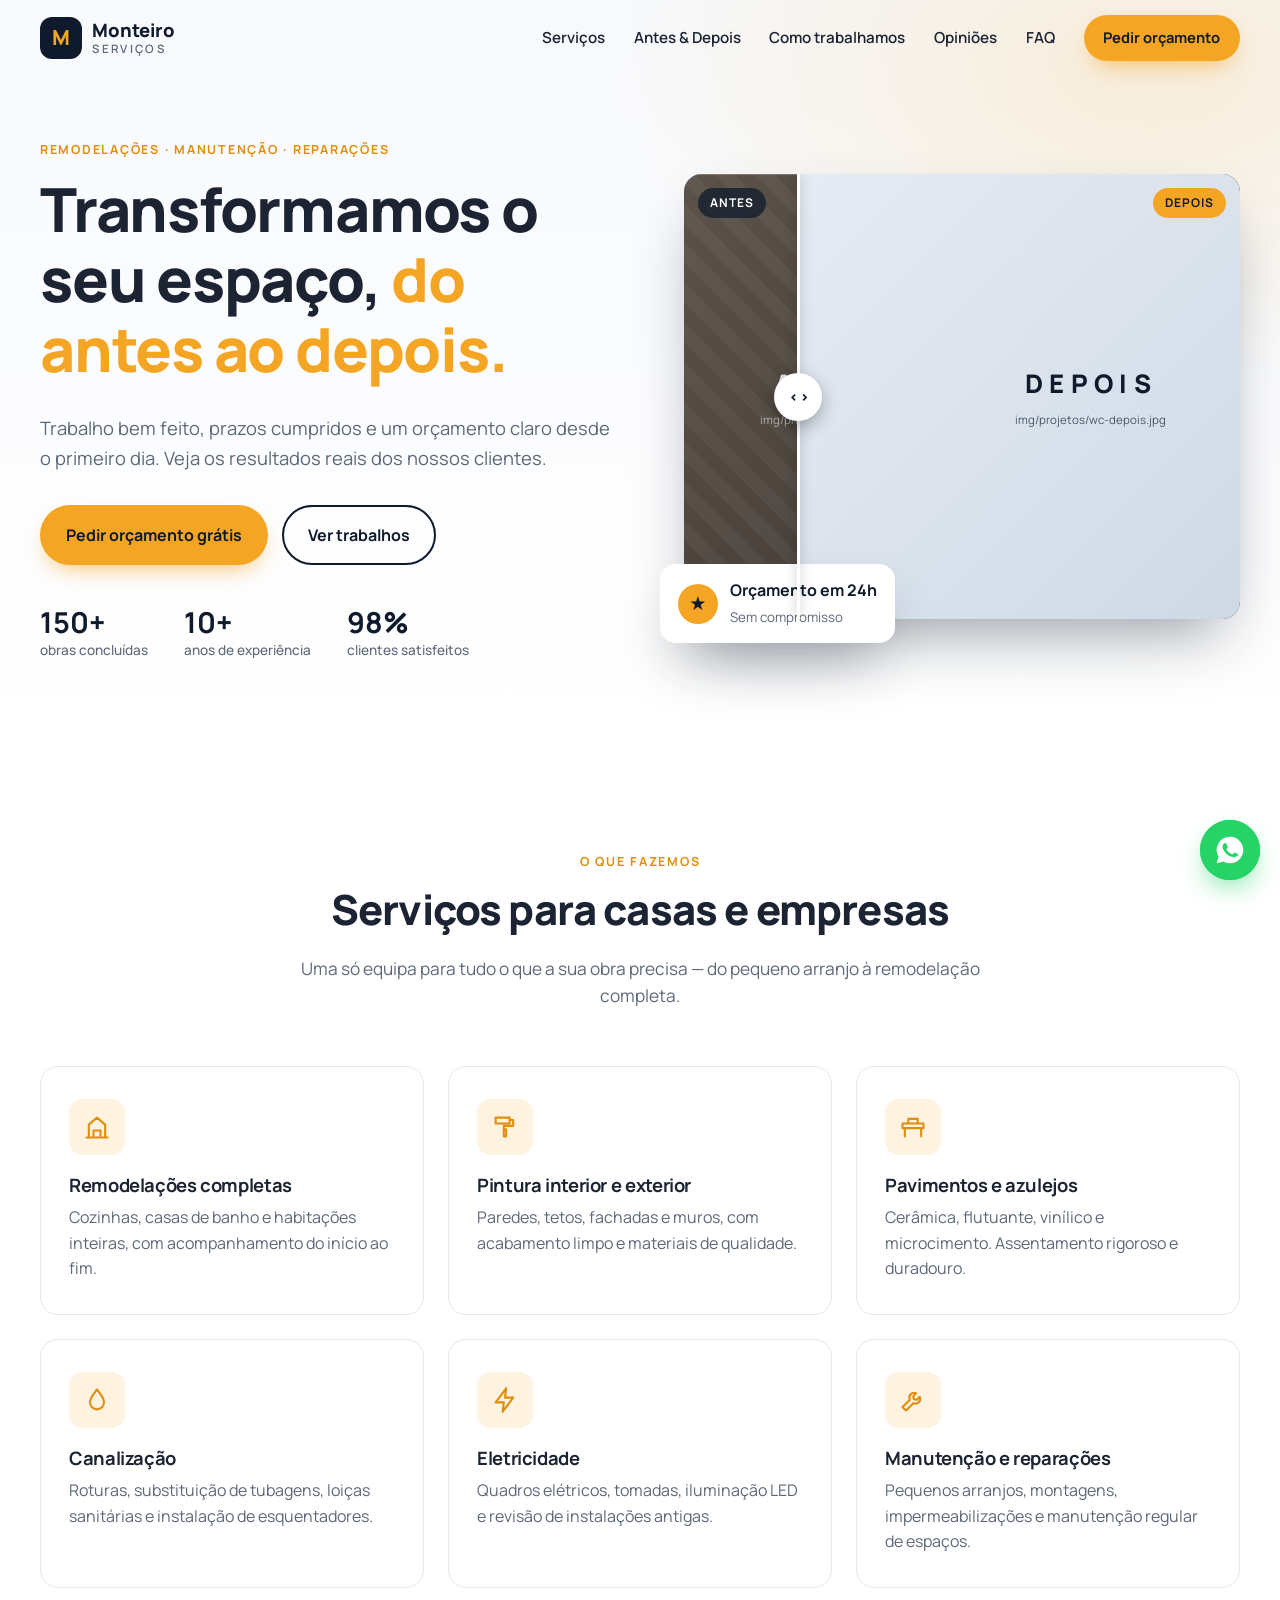
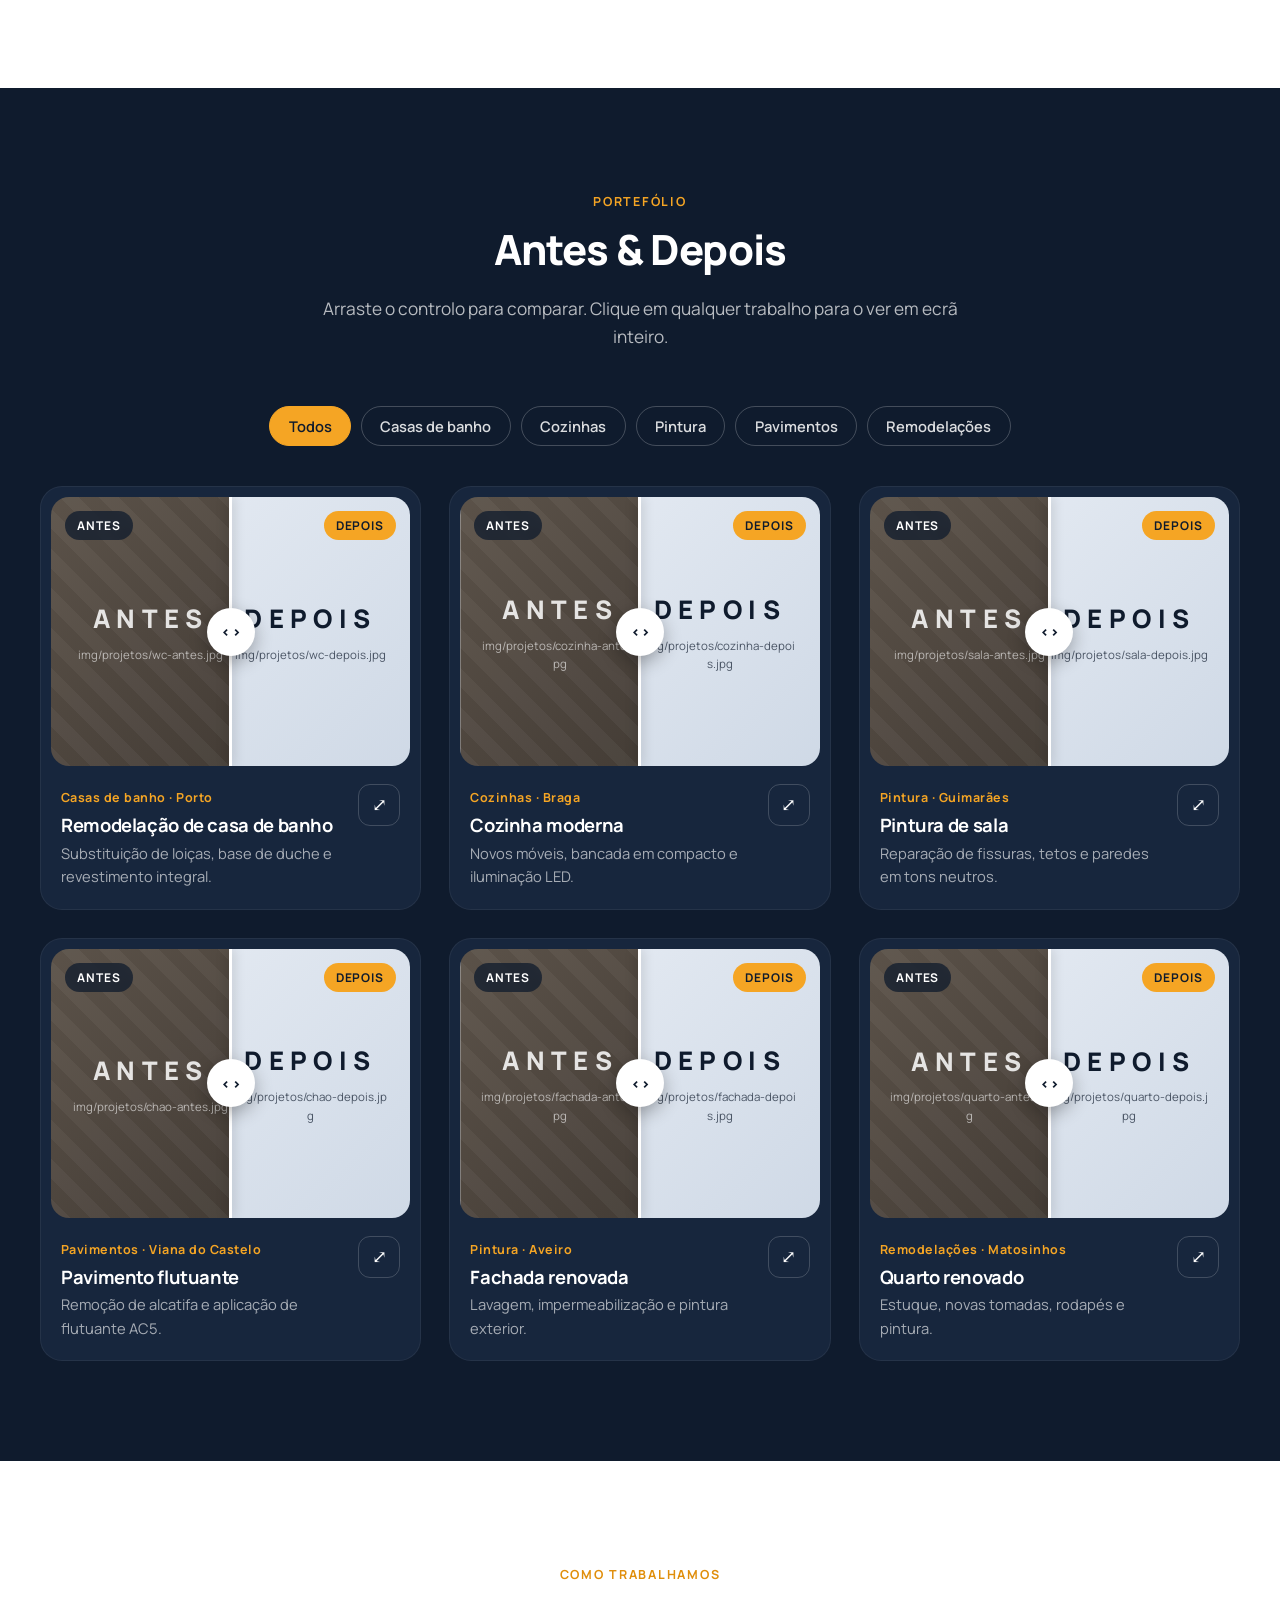
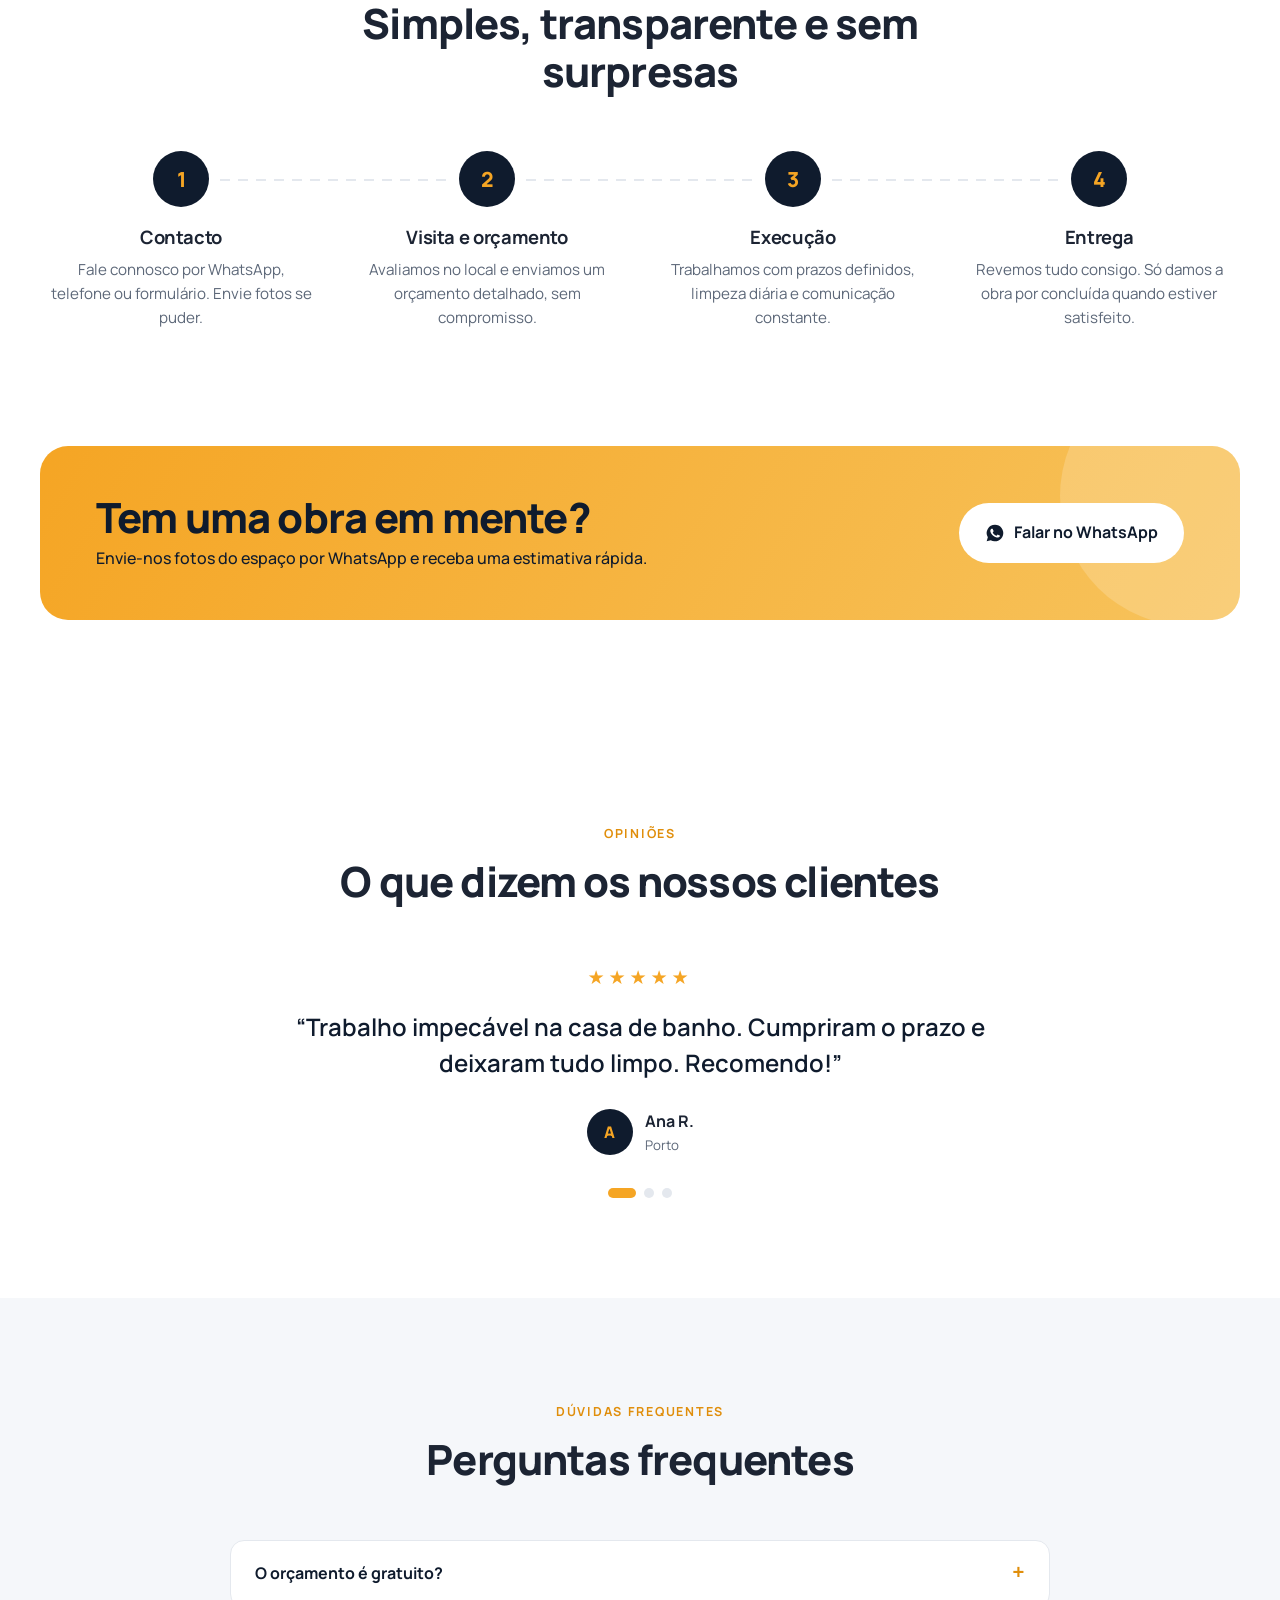
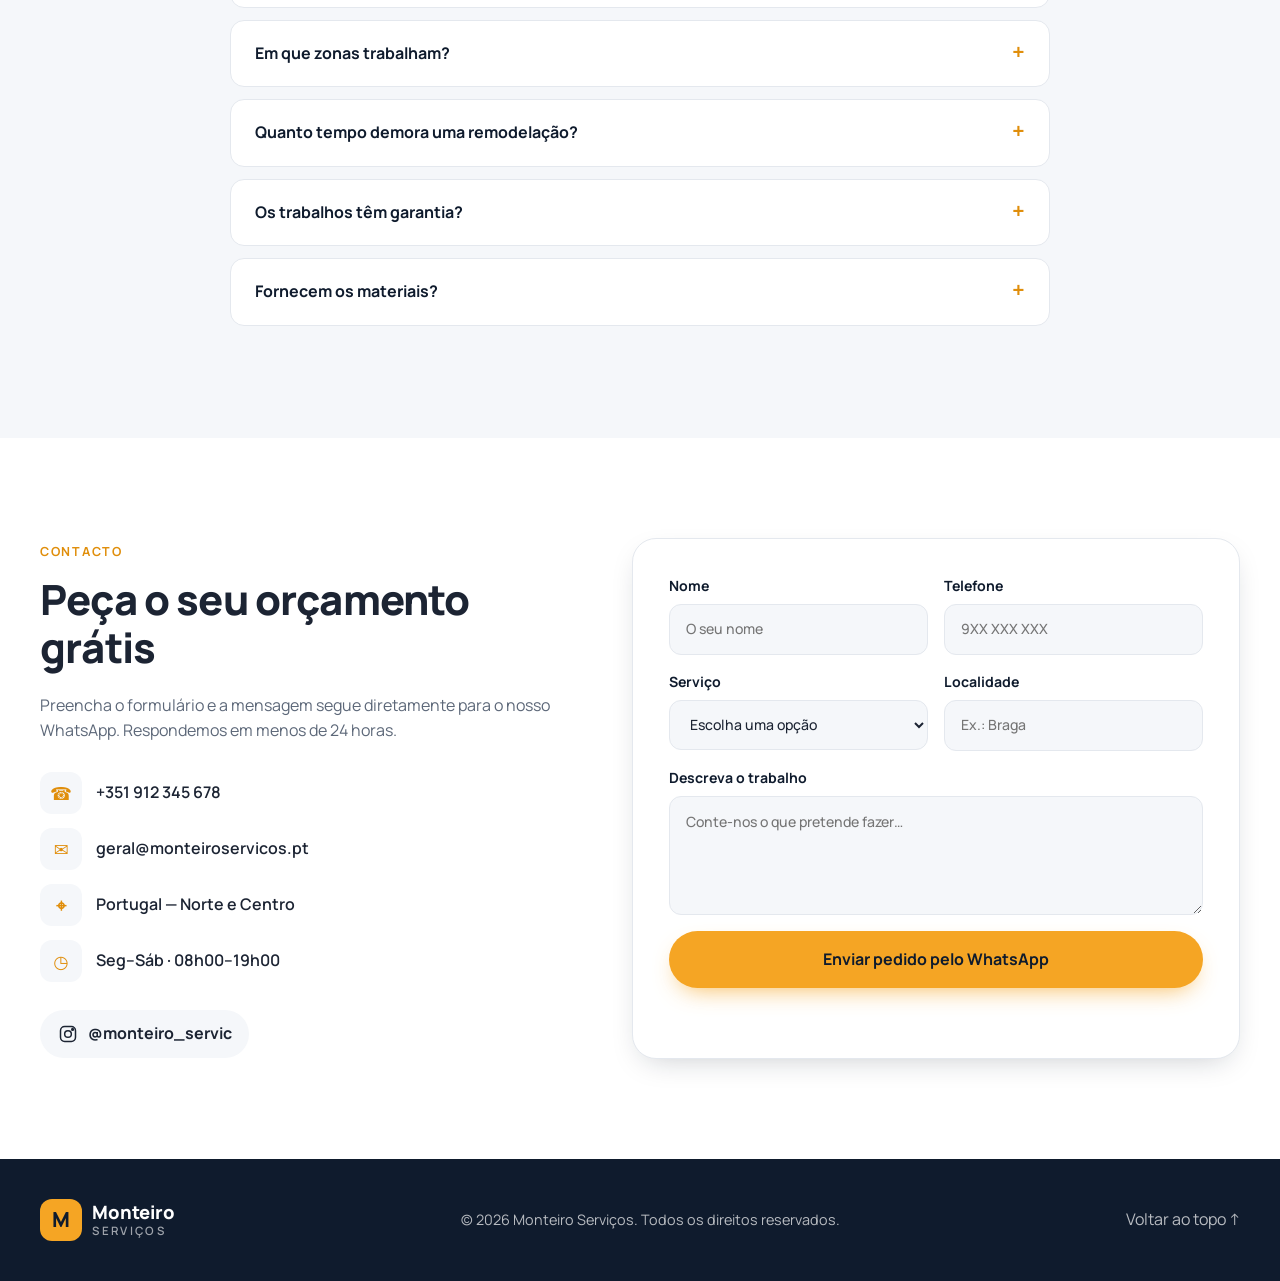
==== index.html @ cf7ba812 "Site Monteiro Serviços com comparador antes/depois Co-Authored-By: Claude Opus 5.5 <noreply@anthropi" ====
<!doctype html>
<html lang="pt-PT">
<head>
  <meta charset="utf-8">
  <meta name="viewport" content="width=device-width, initial-scale=1">
  <title>Monteiro Serviços — Remodelações e Manutenção</title>
  <meta name="description" content="Monteiro Serviços: remodelações, pintura, canalização, eletricidade e manutenção. Veja o antes e depois dos nossos trabalhos e peça orçamento grátis.">
  <meta property="og:title" content="Monteiro Serviços — Remodelações e Manutenção">
  <meta property="og:description" content="Transformamos espaços. Veja o antes e depois e peça orçamento grátis.">
  <meta property="og:type" content="website">
  <meta name="theme-color" content="#0f1b2d">
  <link rel="preconnect" href="https://fonts.googleapis.com">
  <link rel="preconnect" href="https://fonts.gstatic.com" crossorigin>
  <link href="https://fonts.googleapis.com/css2?family=Manrope:wght@400;500;600;700;800&display=swap" rel="stylesheet">
  <link rel="stylesheet" href="css/style.css">
</head>
<body>

  <!-- ===== Cabeçalho ===== -->
  <header class="header" id="topo">
    <div class="container header__inner">
      <a href="#topo" class="logo" aria-label="Monteiro Serviços — início">
        <span class="logo__mark">M</span>
        <span class="logo__text">Monteiro<small>Serviços</small></span>
      </a>
      <nav class="nav" id="nav" aria-label="Navegação principal">
        <a href="#servicos">Serviços</a>
        <a href="#antes-depois">Antes &amp; Depois</a>
        <a href="#processo">Como trabalhamos</a>
        <a href="#opinioes">Opiniões</a>
        <a href="#faq">FAQ</a>
        <a href="#contacto" class="btn btn--sm btn--accent">Pedir orçamento</a>
      </nav>
      <button class="burger" id="burger" aria-label="Abrir menu" aria-expanded="false" aria-controls="nav">
        <span></span><span></span><span></span>
      </button>
    </div>
  </header>

  <main>
    <!-- ===== Hero ===== -->
    <section class="hero">
      <div class="container hero__inner">
        <div class="hero__text reveal">
          <span class="eyebrow">Remodelações · Manutenção · Reparações</span>
          <h1>Transformamos o seu espaço, <span class="hl">do antes ao depois.</span></h1>
          <p class="lead">Trabalho bem feito, prazos cumpridos e um orçamento claro desde o primeiro dia. Veja os resultados reais dos nossos clientes.</p>
          <div class="hero__cta">
            <a href="#contacto" class="btn btn--accent">Pedir orçamento grátis</a>
            <a href="#antes-depois" class="btn btn--ghost">Ver trabalhos</a>
          </div>
          <ul class="hero__trust">
            <li><strong data-count="150">0</strong>+ <span>obras concluídas</span></li>
            <li><strong data-count="10">0</strong>+ <span>anos de experiência</span></li>
            <li><strong data-count="98">0</strong>% <span>clientes satisfeitos</span></li>
          </ul>
        </div>
        <div class="hero__visual reveal">
          <!-- Comparador de destaque (preenchido via JS com o 1.º projeto) -->
          <div class="ba ba--hero" id="heroCompare"></div>
          <div class="hero__badge">
            <span class="hero__badge-icon">★</span>
            <div><strong>Orçamento em 24h</strong><small>Sem compromisso</small></div>
          </div>
        </div>
      </div>
    </section>

    <!-- ===== Serviços ===== -->
    <section class="section" id="servicos">
      <div class="container">
        <div class="section__head reveal">
          <span class="eyebrow">O que fazemos</span>
          <h2>Serviços para casas e empresas</h2>
          <p>Uma só equipa para tudo o que a sua obra precisa — do pequeno arranjo à remodelação completa.</p>
        </div>
        <div class="grid grid--services">
          <article class="card reveal">
            <div class="card__icon"><svg viewBox="0 0 24 24"><path d="M3 21h18M5 21V10l7-6 7 6v11M9 21v-6h6v6"/></svg></div>
            <h3>Remodelações completas</h3>
            <p>Cozinhas, casas de banho e habitações inteiras, com acompanhamento do início ao fim.</p>
          </article>
          <article class="card reveal">
            <div class="card__icon"><svg viewBox="0 0 24 24"><path d="M4 4h12v5H4zM16 6h3v5h-8v3M11 14h2v6h-2z"/></svg></div>
            <h3>Pintura interior e exterior</h3>
            <p>Paredes, tetos, fachadas e muros, com acabamento limpo e materiais de qualidade.</p>
          </article>
          <article class="card reveal">
            <div class="card__icon"><svg viewBox="0 0 24 24"><path d="M3 9h18v4H3zM5 13v7M19 13v7M8 9V5h8v4"/></svg></div>
            <h3>Pavimentos e azulejos</h3>
            <p>Cerâmica, flutuante, vinílico e microcimento. Assentamento rigoroso e duradouro.</p>
          </article>
          <article class="card reveal">
            <div class="card__icon"><svg viewBox="0 0 24 24"><path d="M12 3c3 4 6 7 6 11a6 6 0 0 1-12 0c0-4 3-7 6-11z"/></svg></div>
            <h3>Canalização</h3>
            <p>Roturas, substituição de tubagens, loiças sanitárias e instalação de esquentadores.</p>
          </article>
          <article class="card reveal">
            <div class="card__icon"><svg viewBox="0 0 24 24"><path d="M13 2 4 14h7l-1 8 9-12h-7z"/></svg></div>
            <h3>Eletricidade</h3>
            <p>Quadros elétricos, tomadas, iluminação LED e revisão de instalações antigas.</p>
          </article>
          <article class="card reveal">
            <div class="card__icon"><svg viewBox="0 0 24 24"><path d="M14.7 6.3a4 4 0 0 0-5.4 5.4L3 18l3 3 6.3-6.3a4 4 0 0 0 5.4-5.4l-2.5 2.5-2.5-.5-.5-2.5z"/></svg></div>
            <h3>Manutenção e reparações</h3>
            <p>Pequenos arranjos, montagens, impermeabilizações e manutenção regular de espaços.</p>
          </article>
        </div>
      </div>
    </section>

    <!-- ===== Antes & Depois ===== -->
    <section class="section section--dark" id="antes-depois">
      <div class="container">
        <div class="section__head reveal">
          <span class="eyebrow">Portefólio</span>
          <h2>Antes &amp; Depois</h2>
          <p>Arraste o controlo para comparar. Clique em qualquer trabalho para o ver em ecrã inteiro.</p>
        </div>
        <div class="filters reveal" id="filters" role="tablist" aria-label="Filtrar trabalhos"></div>
        <div class="grid grid--projects" id="projects"></div>
      </div>
    </section>

    <!-- ===== Processo ===== -->
    <section class="section" id="processo">
      <div class="container">
        <div class="section__head reveal">
          <span class="eyebrow">Como trabalhamos</span>
          <h2>Simples, transparente e sem surpresas</h2>
        </div>
        <ol class="steps">
          <li class="step reveal"><span class="step__n">1</span><h3>Contacto</h3><p>Fale connosco por WhatsApp, telefone ou formulário. Envie fotos se puder.</p></li>
          <li class="step reveal"><span class="step__n">2</span><h3>Visita e orçamento</h3><p>Avaliamos no local e enviamos um orçamento detalhado, sem compromisso.</p></li>
          <li class="step reveal"><span class="step__n">3</span><h3>Execução</h3><p>Trabalhamos com prazos definidos, limpeza diária e comunicação constante.</p></li>
          <li class="step reveal"><span class="step__n">4</span><h3>Entrega</h3><p>Revemos tudo consigo. Só damos a obra por concluída quando estiver satisfeito.</p></li>
        </ol>
      </div>
    </section>

    <!-- ===== Banda de destaque ===== -->
    <section class="band">
      <div class="container band__inner reveal">
        <div>
          <h2>Tem uma obra em mente?</h2>
          <p>Envie-nos fotos do espaço por WhatsApp e receba uma estimativa rápida.</p>
        </div>
        <a class="btn btn--light" data-whatsapp href="#">
          <svg viewBox="0 0 24 24" class="ico"><path d="M12 2a10 10 0 0 0-8.6 15.1L2 22l5-1.3A10 10 0 1 0 12 2zm5.3 14.2c-.2.6-1.3 1.2-1.8 1.2-.5.1-1 .2-3.3-.7-2.8-1.1-4.6-4-4.7-4.2-.1-.2-1.1-1.5-1.1-2.9s.7-2.1 1-2.4c.3-.3.6-.3.8-.3h.6c.2 0 .4 0 .6.5l.9 2.1c.1.2.1.4 0 .5l-.4.6-.4.4c-.1.1-.3.3-.1.6.2.3.8 1.3 1.7 2.1 1.2 1 2.1 1.3 2.4 1.5.3.1.5.1.6-.1l.9-1c.2-.3.4-.2.6-.1l2 .9c.3.1.5.2.5.3.1.2.1.7-.1 1.3z"/></svg>
          Falar no WhatsApp
        </a>
      </div>
    </section>

    <!-- ===== Opiniões ===== -->
    <section class="section" id="opinioes">
      <div class="container">
        <div class="section__head reveal">
          <span class="eyebrow">Opiniões</span>
          <h2>O que dizem os nossos clientes</h2>
        </div>
        <div class="testimonials reveal" id="testimonials">
          <div class="testimonials__track" id="testimonialsTrack"></div>
          <div class="testimonials__dots" id="testimonialsDots"></div>
        </div>
      </div>
    </section>

    <!-- ===== FAQ ===== -->
    <section class="section section--soft" id="faq">
      <div class="container container--narrow">
        <div class="section__head reveal">
          <span class="eyebrow">Dúvidas frequentes</span>
          <h2>Perguntas frequentes</h2>
        </div>
        <div class="faq reveal">
          <details><summary>O orçamento é gratuito?</summary><p>Sim. A visita e o orçamento são gratuitos e sem qualquer compromisso.</p></details>
          <details><summary>Em que zonas trabalham?</summary><p>Trabalhamos em toda a região e arredores. Contacte-nos para confirmar a sua localidade.</p></details>
          <details><summary>Quanto tempo demora uma remodelação?</summary><p>Depende do trabalho: uma casa de banho demora em média 1 a 2 semanas, uma cozinha 2 a 3 semanas. O prazo fica definido no orçamento.</p></details>
          <details><summary>Os trabalhos têm garantia?</summary><p>Sim, todos os trabalhos têm garantia. Se algo não estiver bem, voltamos para resolver.</p></details>
          <details><summary>Fornecem os materiais?</summary><p>Podemos fornecer todos os materiais ou trabalhar com materiais escolhidos por si. Ajudamos na escolha sem custos adicionais.</p></details>
        </div>
      </div>
    </section>

    <!-- ===== Contacto ===== -->
    <section class="section" id="contacto">
      <div class="container contact">
        <div class="contact__info reveal">
          <span class="eyebrow">Contacto</span>
          <h2>Peça o seu orçamento grátis</h2>
          <p>Preencha o formulário e a mensagem segue diretamente para o nosso WhatsApp. Respondemos em menos de 24 horas.</p>
          <ul class="contact__list">
            <li><span class="contact__ico">☎</span><a data-phone href="#">—</a></li>
            <li><span class="contact__ico">✉</span><a data-email href="#">—</a></li>
            <li><span class="contact__ico">⌖</span><span data-area>—</span></li>
            <li><span class="contact__ico">◷</span><span data-hours>—</span></li>
          </ul>
          <a class="insta" data-instagram href="#" target="_blank" rel="noopener">
            <svg viewBox="0 0 24 24" class="ico"><rect x="3" y="3" width="18" height="18" rx="5"/><circle cx="12" cy="12" r="4"/><circle cx="17.5" cy="6.5" r="1"/></svg>
            <span data-instagram-handle>@monteiro_servic</span>
          </a>
        </div>
        <form class="form reveal" id="quoteForm" novalidate>
          <div class="form__row">
            <label>Nome<input name="nome" required autocomplete="name" placeholder="O seu nome"></label>
            <label>Telefone<input name="telefone" required type="tel" autocomplete="tel" placeholder="9XX XXX XXX"></label>
          </div>
          <div class="form__row">
            <label>Serviço
              <select name="servico" required>
                <option value="">Escolha uma opção</option>
                <option>Remodelação completa</option>
                <option>Cozinha</option>
                <option>Casa de banho</option>
                <option>Pintura</option>
                <option>Pavimentos / azulejos</option>
                <option>Canalização</option>
                <option>Eletricidade</option>
                <option>Manutenção / reparação</option>
                <option>Outro</option>
              </select>
            </label>
            <label>Localidade<input name="local" placeholder="Ex.: Braga"></label>
          </div>
          <label>Descreva o trabalho<textarea name="mensagem" rows="4" required placeholder="Conte-nos o que pretende fazer…"></textarea></label>
          <button class="btn btn--accent btn--block" type="submit">Enviar pedido pelo WhatsApp</button>
          <p class="form__note" id="formNote" role="status"></p>
        </form>
      </div>
    </section>
  </main>

  <footer class="footer">
    <div class="container footer__inner">
      <a href="#topo" class="logo logo--light"><span class="logo__mark">M</span><span class="logo__text">Monteiro<small>Serviços</small></span></a>
      <p>© <span id="year"></span> Monteiro Serviços. Todos os direitos reservados.</p>
      <a href="#topo" class="footer__top">Voltar ao topo ↑</a>
    </div>
  </footer>

  <!-- Botão flutuante WhatsApp -->
  <a class="fab" data-whatsapp href="#" aria-label="Falar no WhatsApp">
    <svg viewBox="0 0 24 24"><path d="M12 2a10 10 0 0 0-8.6 15.1L2 22l5-1.3A10 10 0 1 0 12 2zm5.3 14.2c-.2.6-1.3 1.2-1.8 1.2-.5.1-1 .2-3.3-.7-2.8-1.1-4.6-4-4.7-4.2-.1-.2-1.1-1.5-1.1-2.9s.7-2.1 1-2.4c.3-.3.6-.3.8-.3h.6c.2 0 .4 0 .6.5l.9 2.1c.1.2.1.4 0 .5l-.4.6-.4.4c-.1.1-.3.3-.1.6.2.3.8 1.3 1.7 2.1 1.2 1 2.1 1.3 2.4 1.5.3.1.5.1.6-.1l.9-1c.2-.3.4-.2.6-.1l2 .9c.3.1.5.2.5.3.1.2.1.7-.1 1.3z"/></svg>
  </a>

  <!-- Lightbox -->
  <div class="lightbox" id="lightbox" aria-hidden="true" role="dialog" aria-modal="true" aria-label="Trabalho em detalhe">
    <button class="lightbox__close" id="lightboxClose" aria-label="Fechar">×</button>
    <button class="lightbox__nav lightbox__nav--prev" id="lightboxPrev" aria-label="Anterior">‹</button>
    <div class="lightbox__body">
      <div class="ba ba--lg" id="lightboxCompare"></div>
      <div class="lightbox__caption" id="lightboxCaption"></div>
    </div>
    <button class="lightbox__nav lightbox__nav--next" id="lightboxNext" aria-label="Seguinte">›</button>
  </div>

  <script src="js/config.js"></script>
  <script src="js/main.js"></script>
</body>
</html>
---- css/style.css ----
/* ===== Monteiro Serviços — estilos ===== */
:root {
  --navy: #0f1b2d;
  --navy-2: #17263d;
  --ink: #1c2433;
  --muted: #5d6879;
  --line: #e4e8ee;
  --soft: #f5f7fa;
  --white: #ffffff;
  --accent: #f5a524;
  --accent-2: #e08e0b;
  --radius: 18px;
  --shadow: 0 10px 30px -12px rgba(15, 27, 45, .25);
  --shadow-lg: 0 30px 60px -20px rgba(15, 27, 45, .45);
  --header-h: 76px;
}

*, *::before, *::after { box-sizing: border-box; }
html { scroll-behavior: smooth; scroll-padding-top: var(--header-h); }
body {
  margin: 0;
  font-family: "Manrope", system-ui, -apple-system, "Segoe UI", sans-serif;
  color: var(--ink);
  background: var(--white);
  line-height: 1.6;
  -webkit-font-smoothing: antialiased;
}
body.no-scroll { overflow: hidden; }
img { max-width: 100%; display: block; }
a { color: inherit; text-decoration: none; }
h1, h2, h3 { line-height: 1.15; margin: 0 0 .5em; letter-spacing: -.02em; }
h1 { font-size: clamp(2.2rem, 5vw, 3.8rem); font-weight: 800; }
h2 { font-size: clamp(1.8rem, 3.5vw, 2.6rem); font-weight: 800; }
h3 { font-size: 1.15rem; font-weight: 700; }
p { margin: 0 0 1em; }

.container { width: min(1200px, 100% - 32px); margin-inline: auto; }
.container--narrow { width: min(820px, 100% - 32px); }

.eyebrow {
  display: inline-block; font-size: .78rem; font-weight: 700; letter-spacing: .14em;
  text-transform: uppercase; color: var(--accent-2); margin-bottom: .9rem;
}
.hl { color: var(--accent); }
.lead { font-size: 1.15rem; color: var(--muted); max-width: 34em; }
.ico { width: 20px; height: 20px; fill: currentColor; }

/* ---------- Botões ---------- */
.btn {
  display: inline-flex; align-items: center; justify-content: center; gap: .55rem;
  padding: .95rem 1.5rem; border-radius: 999px; font-weight: 700; font-size: 1rem;
  border: 2px solid transparent; cursor: pointer; font-family: inherit;
  transition: transform .2s, box-shadow .2s, background .2s, color .2s;
}
.btn:hover { transform: translateY(-2px); }
.btn--accent { background: var(--accent); color: var(--navy); box-shadow: 0 10px 24px -10px rgba(245,165,36,.8); }
.btn--accent:hover { background: var(--accent-2); }
.btn--ghost { border-color: currentColor; color: var(--navy); }
.btn--ghost:hover { background: var(--navy); color: var(--white); border-color: var(--navy); }
.btn--light { background: var(--white); color: var(--navy); }
.btn--sm { padding: .6rem 1.1rem; font-size: .92rem; }
.btn--block { width: 100%; }

/* ---------- Cabeçalho ---------- */
.header {
  position: fixed; inset: 0 0 auto; z-index: 50; height: var(--header-h);
  display: flex; align-items: center; transition: background .3s, box-shadow .3s;
}
.header.is-scrolled { background: rgba(255,255,255,.92); backdrop-filter: blur(12px); box-shadow: 0 1px 0 var(--line); }
.header__inner { display: flex; align-items: center; justify-content: space-between; }
.logo { display: flex; align-items: center; gap: .65rem; font-weight: 800; color: var(--navy); }
.logo__mark {
  width: 42px; height: 42px; border-radius: 12px; display: grid; place-items: center;
  background: var(--navy); color: var(--accent); font-size: 1.3rem;
}
.logo__text { display: flex; flex-direction: column; line-height: 1; font-size: 1.15rem; }
.logo__text small { font-size: .72rem; font-weight: 600; letter-spacing: .2em; text-transform: uppercase; color: var(--muted); margin-top: 4px; }
.logo--light { color: var(--white); }
.logo--light .logo__mark { background: var(--accent); color: var(--navy); }
.logo--light small { color: rgba(255,255,255,.6); }

.nav { display: flex; align-items: center; gap: 1.8rem; font-weight: 600; font-size: .95rem; }
.nav > a:not(.btn) { position: relative; color: var(--ink); }
.nav > a:not(.btn)::after {
  content: ""; position: absolute; left: 0; bottom: -6px; height: 2px; width: 100%;
  background: var(--accent); transform: scaleX(0); transform-origin: left; transition: transform .25s;
}
.nav > a:not(.btn):hover::after { transform: scaleX(1); }

.burger { display: none; background: none; border: 0; width: 44px; height: 44px; cursor: pointer; padding: 10px; }
.burger span { display: block; height: 2px; background: var(--navy); margin: 5px 0; border-radius: 2px; transition: transform .3s, opacity .3s; }
.burger.is-open span:nth-child(1) { transform: translateY(7px) rotate(45deg); }
.burger.is-open span:nth-child(2) { opacity: 0; }
.burger.is-open span:nth-child(3) { transform: translateY(-7px) rotate(-45deg); }

/* ---------- Hero ---------- */
.hero {
  padding: calc(var(--header-h) + 60px) 0 90px;
  background:
    radial-gradient(900px 500px at 90% 10%, rgba(245,165,36,.16), transparent 60%),
    linear-gradient(180deg, #f7f9fc, #fff);
  overflow: hidden;
}
.hero__inner { display: grid; grid-template-columns: 1.05fr 1fr; gap: 60px; align-items: center; }
.hero__cta { display: flex; flex-wrap: wrap; gap: 14px; margin: 2rem 0 2.6rem; }
.hero__trust { list-style: none; padding: 0; margin: 0; display: flex; flex-wrap: wrap; gap: 36px; }
.hero__trust li { font-size: 1.8rem; font-weight: 800; color: var(--navy); line-height: 1.1; }
.hero__trust span { display: block; font-size: .85rem; font-weight: 500; color: var(--muted); margin-top: 4px; }
.hero__visual { position: relative; }
.hero__badge {
  position: absolute; left: -24px; bottom: -24px; background: var(--white); border-radius: 16px;
  padding: 14px 18px; display: flex; gap: 12px; align-items: center; box-shadow: var(--shadow-lg);
  animation: float 5s ease-in-out infinite;
}
.hero__badge-icon { width: 40px; height: 40px; border-radius: 50%; background: var(--accent); color: var(--navy); display: grid; place-items: center; font-size: 1.2rem; }
.hero__badge strong { display: block; color: var(--navy); }
.hero__badge small { color: var(--muted); }
@keyframes float { 50% { transform: translateY(-8px); } }

/* ---------- Secções ---------- */
.section { padding: 100px 0; }
.section--soft { background: var(--soft); }
.section--dark { background: var(--navy); color: var(--white); }
.section--dark .section__head p { color: rgba(255,255,255,.7); }
.section--dark .eyebrow { color: var(--accent); }
.section__head { text-align: center; max-width: 680px; margin: 0 auto 56px; }
.section__head p { color: var(--muted); font-size: 1.08rem; }

.grid { display: grid; gap: 24px; }
.grid--services { grid-template-columns: repeat(3, 1fr); }
.grid--projects { grid-template-columns: repeat(3, 1fr); gap: 28px; }

/* Cartões de serviço */
.card {
  background: var(--white); border: 1px solid var(--line); border-radius: var(--radius);
  padding: 32px 28px; transition: transform .3s, box-shadow .3s, border-color .3s;
}
.card:hover { transform: translateY(-6px); box-shadow: var(--shadow); border-color: transparent; }
.card__icon {
  width: 56px; height: 56px; border-radius: 14px; background: rgba(245,165,36,.14);
  display: grid; place-items: center; margin-bottom: 20px; transition: background .3s;
}
.card__icon svg { width: 28px; height: 28px; fill: none; stroke: var(--accent-2); stroke-width: 1.8; stroke-linecap: round; stroke-linejoin: round; }
.card:hover .card__icon { background: var(--accent); }
.card:hover .card__icon svg { stroke: var(--navy); }
.card p { color: var(--muted); margin: 0; }

/* ---------- Comparador Antes/Depois ---------- */
.ba {
  --pos: 50%;
  position: relative; aspect-ratio: 4 / 3; border-radius: var(--radius); overflow: hidden;
  user-select: none; touch-action: pan-y; cursor: ew-resize; background: var(--navy-2);
}
.ba--hero { aspect-ratio: 5 / 4; box-shadow: var(--shadow-lg); }
.ba--lg { aspect-ratio: 16 / 10; width: min(1100px, 92vw); max-height: 74vh; }
.ba__img { position: absolute; inset: 0; }
.ba__img img { width: 100%; height: 100%; object-fit: cover; pointer-events: none; }
.ba__img--before { clip-path: inset(0 calc(100% - var(--pos)) 0 0); }

/* Espaço reservado quando a foto ainda não existe */
.ba__ph { display: none; }
.ba__img.is-missing img { display: none; }
.ba__img.is-missing .ba__ph {
  position: absolute; inset: 0; display: flex; flex-direction: column; align-items: center; justify-content: center;
  gap: 6px; text-align: center; padding: 20px;
}
.ba__img--before.is-missing .ba__ph {
  background:
    repeating-linear-gradient(45deg, rgba(255,255,255,.04) 0 14px, transparent 14px 28px),
    linear-gradient(135deg, #5b5249, #3b342e);
  color: rgba(255,255,255,.85);
}
.ba__img--after.is-missing .ba__ph {
  background: linear-gradient(135deg, #e9eef5, #cfd9e6);
  color: var(--navy);
}
.ba__ph span { font-weight: 800; letter-spacing: .25em; font-size: clamp(1rem, 2.4vw, 1.6rem); }
.ba__ph small { font-size: .72rem; opacity: .7; word-break: break-all; }
.ba__img--before.is-missing .ba__ph { padding-right: 50%; }
.ba__img--after.is-missing .ba__ph { padding-left: 50%; }

.ba__tag {
  position: absolute; top: 14px; z-index: 3; padding: 5px 12px; border-radius: 999px;
  font-size: .75rem; font-weight: 700; letter-spacing: .08em; text-transform: uppercase;
  background: rgba(15,27,45,.75); color: #fff; backdrop-filter: blur(6px); pointer-events: none;
}
.ba__tag--before { left: 14px; }
.ba__tag--after { right: 14px; background: var(--accent); color: var(--navy); }
.ba__handle {
  position: absolute; top: 0; bottom: 0; left: var(--pos); width: 3px; margin-left: -1.5px;
  background: #fff; z-index: 4; box-shadow: 0 0 12px rgba(0,0,0,.35); outline: none;
}
.ba__knob {
  position: absolute; top: 50%; left: 50%; transform: translate(-50%, -50%);
  width: 48px; height: 48px; border-radius: 50%; background: #fff; color: var(--navy);
  display: grid; place-items: center; font-weight: 800; font-size: .9rem; letter-spacing: -.05em;
  box-shadow: 0 6px 18px rgba(0,0,0,.3); transition: transform .2s;
}
.ba:hover .ba__knob, .ba.is-dragging .ba__knob, .ba__handle:focus-visible .ba__knob { transform: translate(-50%, -50%) scale(1.12); }
.ba__handle:focus-visible .ba__knob { outline: 3px solid var(--accent); }

/* Filtros */
.filters { display: flex; flex-wrap: wrap; justify-content: center; gap: 10px; margin-bottom: 40px; }
.chip {
  font-family: inherit; font-weight: 600; font-size: .92rem; padding: .55rem 1.15rem; border-radius: 999px;
  border: 1px solid rgba(255,255,255,.22); background: transparent; color: rgba(255,255,255,.85);
  cursor: pointer; transition: all .2s;
}
.chip:hover { border-color: var(--accent); color: #fff; }
.chip.is-active { background: var(--accent); border-color: var(--accent); color: var(--navy); }

/* Cartões de projeto */
.project {
  background: var(--navy-2); border-radius: calc(var(--radius) + 4px); padding: 10px;
  border: 1px solid rgba(255,255,255,.06); animation: rise .5s both;
  transition: transform .3s, border-color .3s;
}
.project:hover { transform: translateY(-4px); border-color: rgba(245,165,36,.4); }
.project__body { display: flex; justify-content: space-between; gap: 12px; padding: 18px 10px 10px; }
.project__cat { font-size: .78rem; color: var(--accent); font-weight: 700; letter-spacing: .04em; }
.project h3 { margin: .3rem 0 .35rem; }
.project p { color: rgba(255,255,255,.62); font-size: .92rem; margin: 0; }
.project__open {
  flex: none; width: 42px; height: 42px; border-radius: 12px; border: 1px solid rgba(255,255,255,.18);
  background: transparent; color: #fff; font-size: 1.1rem; cursor: pointer; transition: all .2s;
}
.project__open:hover { background: var(--accent); color: var(--navy); border-color: var(--accent); }
@keyframes rise { from { opacity: 0; transform: translateY(16px); } }

/* ---------- Processo ---------- */
.steps { list-style: none; padding: 0; margin: 0; display: grid; grid-template-columns: repeat(4, 1fr); gap: 24px; counter-reset: s; position: relative; }
.steps::before {
  content: ""; position: absolute; top: 28px; left: 12%; right: 12%; height: 2px;
  background: repeating-linear-gradient(90deg, var(--line) 0 10px, transparent 10px 18px);
}
.step { text-align: center; position: relative; padding: 0 8px; }
.step__n {
  width: 56px; height: 56px; border-radius: 50%; display: grid; place-items: center; margin: 0 auto 20px;
  background: var(--navy); color: var(--accent); font-weight: 800; font-size: 1.3rem; position: relative;
  box-shadow: 0 0 0 8px var(--white);
}
.step p { color: var(--muted); font-size: .95rem; }

/* ---------- Banda CTA ---------- */
.band { padding: 0 0 100px; }
.band__inner {
  background: linear-gradient(120deg, var(--accent), #f7c35c); border-radius: 28px; padding: 48px 56px;
  display: flex; align-items: center; justify-content: space-between; gap: 30px; color: var(--navy);
  position: relative; overflow: hidden;
}
.band__inner::after {
  content: ""; position: absolute; right: -80px; top: -80px; width: 260px; height: 260px; border-radius: 50%;
  background: rgba(255,255,255,.18);
}
.band h2 { margin-bottom: .3rem; }
.band p { margin: 0; font-weight: 500; }
.band .btn { position: relative; z-index: 1; flex: none; }

/* ---------- Opiniões ---------- */
.testimonials { max-width: 760px; margin: 0 auto; overflow: hidden; }
.testimonials__track { display: flex; transition: transform .6s cubic-bezier(.65,0,.35,1); }
.quote { flex: 0 0 100%; margin: 0; text-align: center; padding: 0 12px; }
.quote__stars { color: var(--accent); letter-spacing: .2em; font-size: 1.2rem; margin-bottom: 16px; }
.quote blockquote { margin: 0 0 28px; font-size: clamp(1.15rem, 2.4vw, 1.5rem); font-weight: 600; line-height: 1.5; color: var(--navy); }
.quote figcaption { display: inline-flex; align-items: center; gap: 12px; text-align: left; }
.quote figcaption small { display: block; color: var(--muted); }
.quote__avatar { width: 46px; height: 46px; border-radius: 50%; background: var(--navy); color: var(--accent); display: grid; place-items: center; font-weight: 800; }
.testimonials__dots { display: flex; justify-content: center; gap: 8px; margin-top: 32px; }
.testimonials__dots button { width: 10px; height: 10px; border-radius: 999px; border: 0; background: var(--line); cursor: pointer; padding: 0; transition: all .3s; }
.testimonials__dots button.is-active { width: 28px; background: var(--accent); }

/* ---------- FAQ ---------- */
.faq details { background: var(--white); border-radius: 14px; margin-bottom: 12px; border: 1px solid var(--line); overflow: hidden; }
.faq summary {
  list-style: none; cursor: pointer; padding: 20px 24px; font-weight: 700; display: flex; justify-content: space-between; gap: 16px; color: var(--navy);
}
.faq summary::-webkit-details-marker { display: none; }
.faq summary::after { content: "+"; font-size: 1.4rem; line-height: 1; color: var(--accent-2); transition: transform .3s; }
.faq details[open] summary::after { transform: rotate(45deg); }
.faq details p { padding: 0 24px 20px; margin: 0; color: var(--muted); }

/* ---------- Contacto ---------- */
.contact { display: grid; grid-template-columns: 1fr 1.15fr; gap: 64px; align-items: start; }
.contact__info p { color: var(--muted); }
.contact__list { list-style: none; padding: 0; margin: 28px 0; display: grid; gap: 14px; }
.contact__list li { display: flex; align-items: center; gap: 14px; font-weight: 600; }
.contact__list a:hover { color: var(--accent-2); }
.contact__ico { width: 42px; height: 42px; border-radius: 12px; background: var(--soft); display: grid; place-items: center; color: var(--accent-2); font-size: 1.1rem; flex: none; }
.insta { display: inline-flex; align-items: center; gap: 10px; font-weight: 700; padding: .7rem 1.1rem; border-radius: 999px; background: var(--soft); transition: background .2s; }
.insta .ico { fill: none; stroke: currentColor; stroke-width: 1.8; }
.insta:hover { background: var(--line); }

.form { background: var(--white); border: 1px solid var(--line); border-radius: 24px; padding: 36px; box-shadow: var(--shadow); }
.form__row { display: grid; grid-template-columns: 1fr 1fr; gap: 16px; }
.form label { display: block; font-size: .88rem; font-weight: 700; color: var(--navy); margin-bottom: 16px; }
.form input, .form select, .form textarea {
  display: block; width: 100%; margin-top: 6px; padding: .85rem 1rem; font: inherit; font-weight: 500; color: var(--ink);
  border: 1.5px solid var(--line); border-radius: 12px; background: var(--soft); transition: border-color .2s, background .2s;
}
.form textarea { resize: vertical; }
.form input:focus, .form select:focus, .form textarea:focus { outline: none; border-color: var(--accent); background: var(--white); }
.form .is-invalid { border-color: #d64545; background: #fff5f5; }
.form__note { margin: 14px 0 0; font-size: .9rem; min-height: 1.4em; text-align: center; }
.form__note.is-error { color: #c23a3a; }
.form__note.is-ok { color: #1f8a4c; }

/* ---------- Rodapé ---------- */
.footer { background: var(--navy); color: rgba(255,255,255,.7); padding: 40px 0; }
.footer__inner { display: flex; align-items: center; justify-content: space-between; gap: 20px; flex-wrap: wrap; }
.footer p { margin: 0; font-size: .9rem; }
.footer__top:hover { color: var(--accent); }

/* ---------- WhatsApp flutuante ---------- */
.fab {
  position: fixed; right: 20px; bottom: 20px; z-index: 40; width: 60px; height: 60px; border-radius: 50%;
  background: #25d366; display: grid; place-items: center; box-shadow: 0 12px 28px -8px rgba(37,211,102,.7);
  transition: transform .2s;
}
.fab svg { width: 32px; height: 32px; fill: #fff; }
.fab:hover { transform: scale(1.08); }
.fab::before { content: ""; position: absolute; inset: 0; border-radius: 50%; border: 2px solid #25d366; animation: pulse 2.4s infinite; }
@keyframes pulse { to { transform: scale(1.6); opacity: 0; } }

/* ---------- Lightbox ---------- */
.lightbox {
  position: fixed; inset: 0; z-index: 100; background: rgba(8,14,24,.94); display: flex; align-items: center; justify-content: center;
  gap: 16px; padding: 20px; opacity: 0; visibility: hidden; transition: opacity .3s, visibility .3s;
}
.lightbox.is-open { opacity: 1; visibility: visible; }
.lightbox__body { display: flex; flex-direction: column; align-items: center; }
.lightbox__caption { color: #fff; text-align: center; margin-top: 18px; max-width: 700px; }
.lightbox__caption strong { display: block; font-size: 1.2rem; }
.lightbox__caption span { color: var(--accent); font-size: .9rem; font-weight: 600; }
.lightbox__caption p { color: rgba(255,255,255,.7); margin: .4rem 0 0; }
.lightbox__close, .lightbox__nav {
  background: rgba(255,255,255,.1); color: #fff; border: 0; cursor: pointer; border-radius: 50%;
  width: 52px; height: 52px; font-size: 2rem; line-height: 1; display: grid; place-items: center; flex: none; transition: background .2s;
}
.lightbox__close:hover, .lightbox__nav:hover { background: var(--accent); color: var(--navy); }
.lightbox__close { position: absolute; top: 20px; right: 20px; }

/* ---------- Animações de entrada ---------- */
.reveal { opacity: 0; transform: translateY(24px); transition: opacity .7s ease, transform .7s ease; }
.reveal.is-in { opacity: 1; transform: none; }
.grid .reveal:nth-child(2), .steps .reveal:nth-child(2) { transition-delay: .08s; }
.grid .reveal:nth-child(3), .steps .reveal:nth-child(3) { transition-delay: .16s; }
.grid .reveal:nth-child(4), .steps .reveal:nth-child(4) { transition-delay: .24s; }
.grid .reveal:nth-child(5) { transition-delay: .32s; }
.grid .reveal:nth-child(6) { transition-delay: .4s; }

@media (prefers-reduced-motion: reduce) {
  *, *::before, *::after { animation: none !important; transition: none !important; }
  .reveal { opacity: 1; transform: none; }
  html { scroll-behavior: auto; }
}

/* ---------- Responsivo ---------- */
@media (max-width: 1024px) {
  .grid--services, .grid--projects { grid-template-columns: repeat(2, 1fr); }
  .hero__inner { gap: 40px; }
}
@media (max-width: 860px) {
  :root { --header-h: 68px; }
  .burger { display: block; z-index: 2; }
  .nav {
    position: fixed; inset: 0; background: var(--white); flex-direction: column; justify-content: center;
    gap: 1.6rem; font-size: 1.3rem; transform: translateX(100%); transition: transform .35s ease;
  }
  .nav.is-open { transform: none; }
  .header, .header.is-scrolled { background: var(--white); backdrop-filter: none; box-shadow: 0 1px 0 var(--line); }
  .hero { padding-top: calc(var(--header-h) + 36px); }
  .hero__inner, .contact { grid-template-columns: 1fr; }
  .hero__badge { left: 12px; bottom: -20px; }
  .steps { grid-template-columns: 1fr 1fr; row-gap: 40px; }
  .steps::before { display: none; }
  .band__inner { flex-direction: column; align-items: flex-start; padding: 36px 28px; }
  .section { padding: 72px 0; }
  .lightbox__nav { position: absolute; bottom: 20px; }
  .lightbox__nav--prev { left: calc(50% - 64px); }
  .lightbox__nav--next { right: calc(50% - 64px); }
}
@media (max-width: 600px) {
  .grid--services, .grid--projects, .form__row { grid-template-columns: 1fr; }
  .form__row { gap: 0; }
  .form { padding: 24px; }
  .hero__trust { gap: 22px; }
  .hero__trust li { font-size: 1.5rem; }
  .steps { grid-template-columns: 1fr; }
  .hero__cta .btn { flex: 1 1 100%; }
}
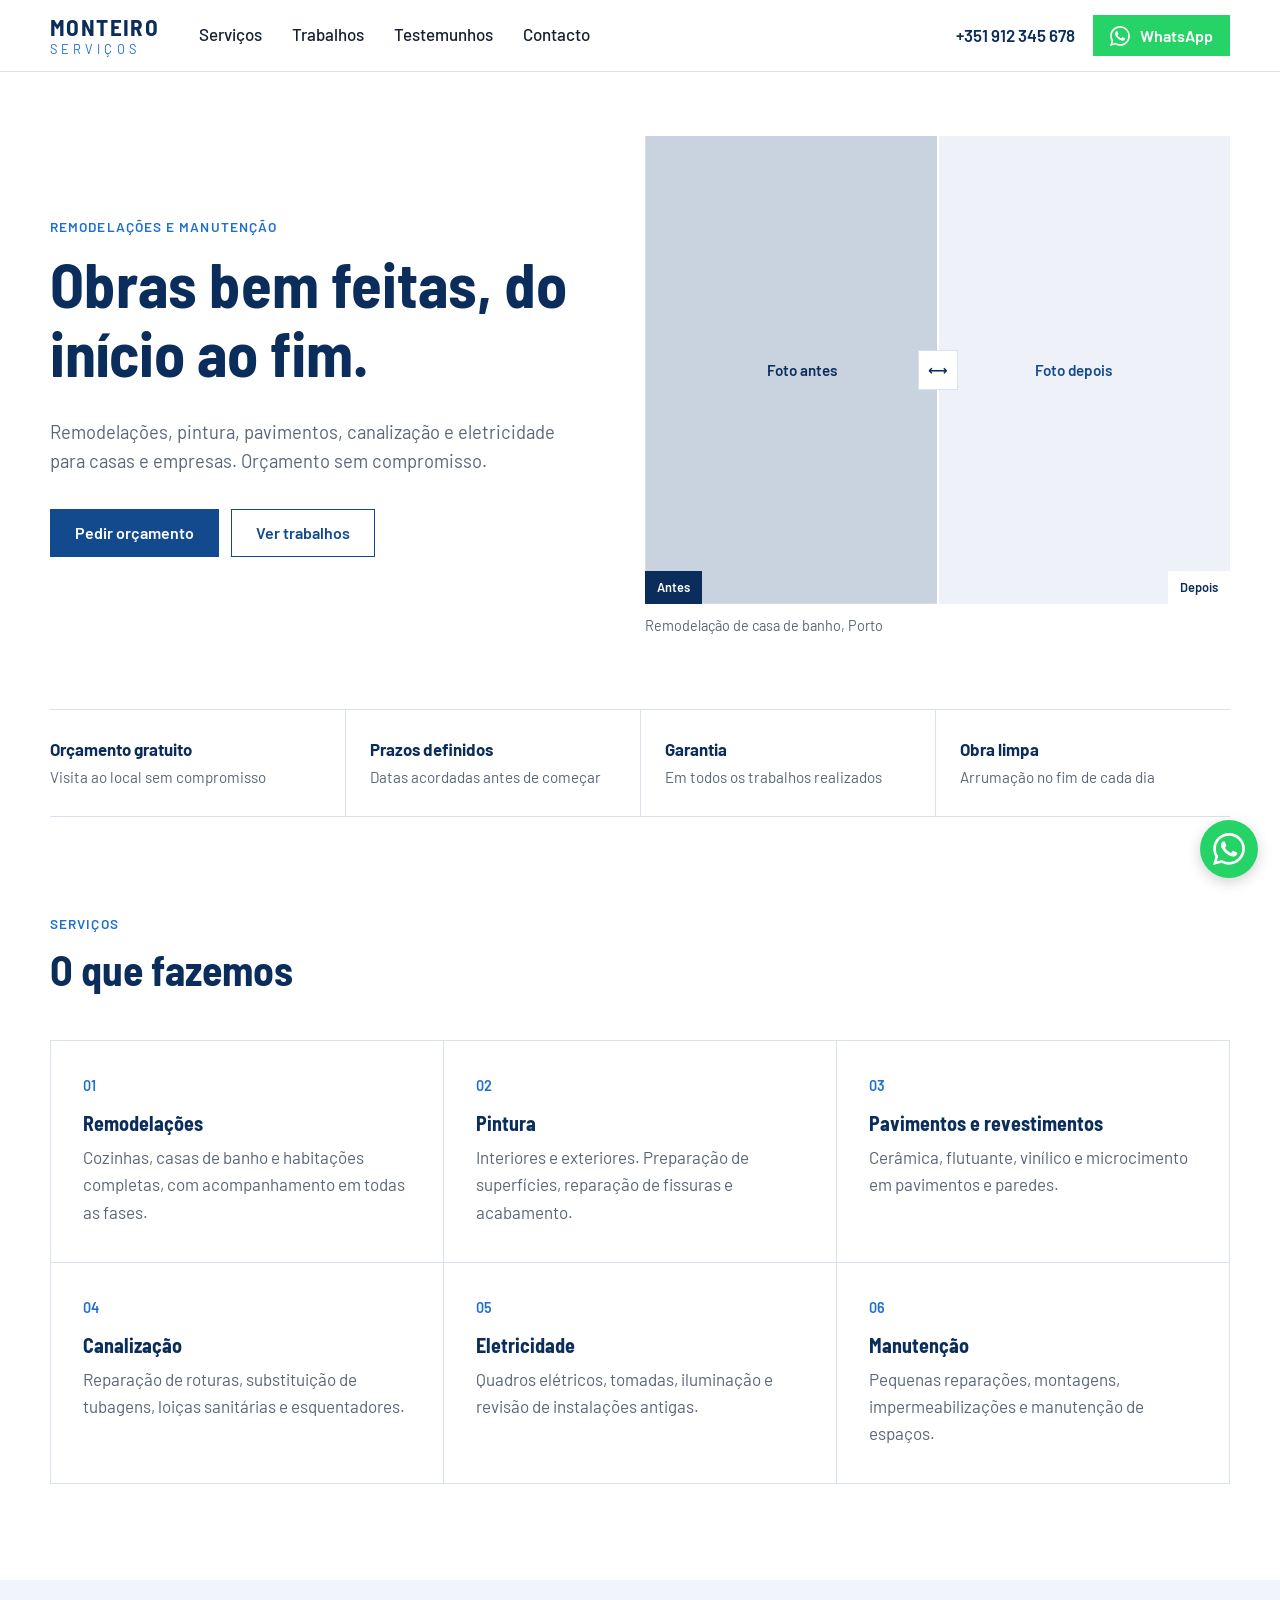
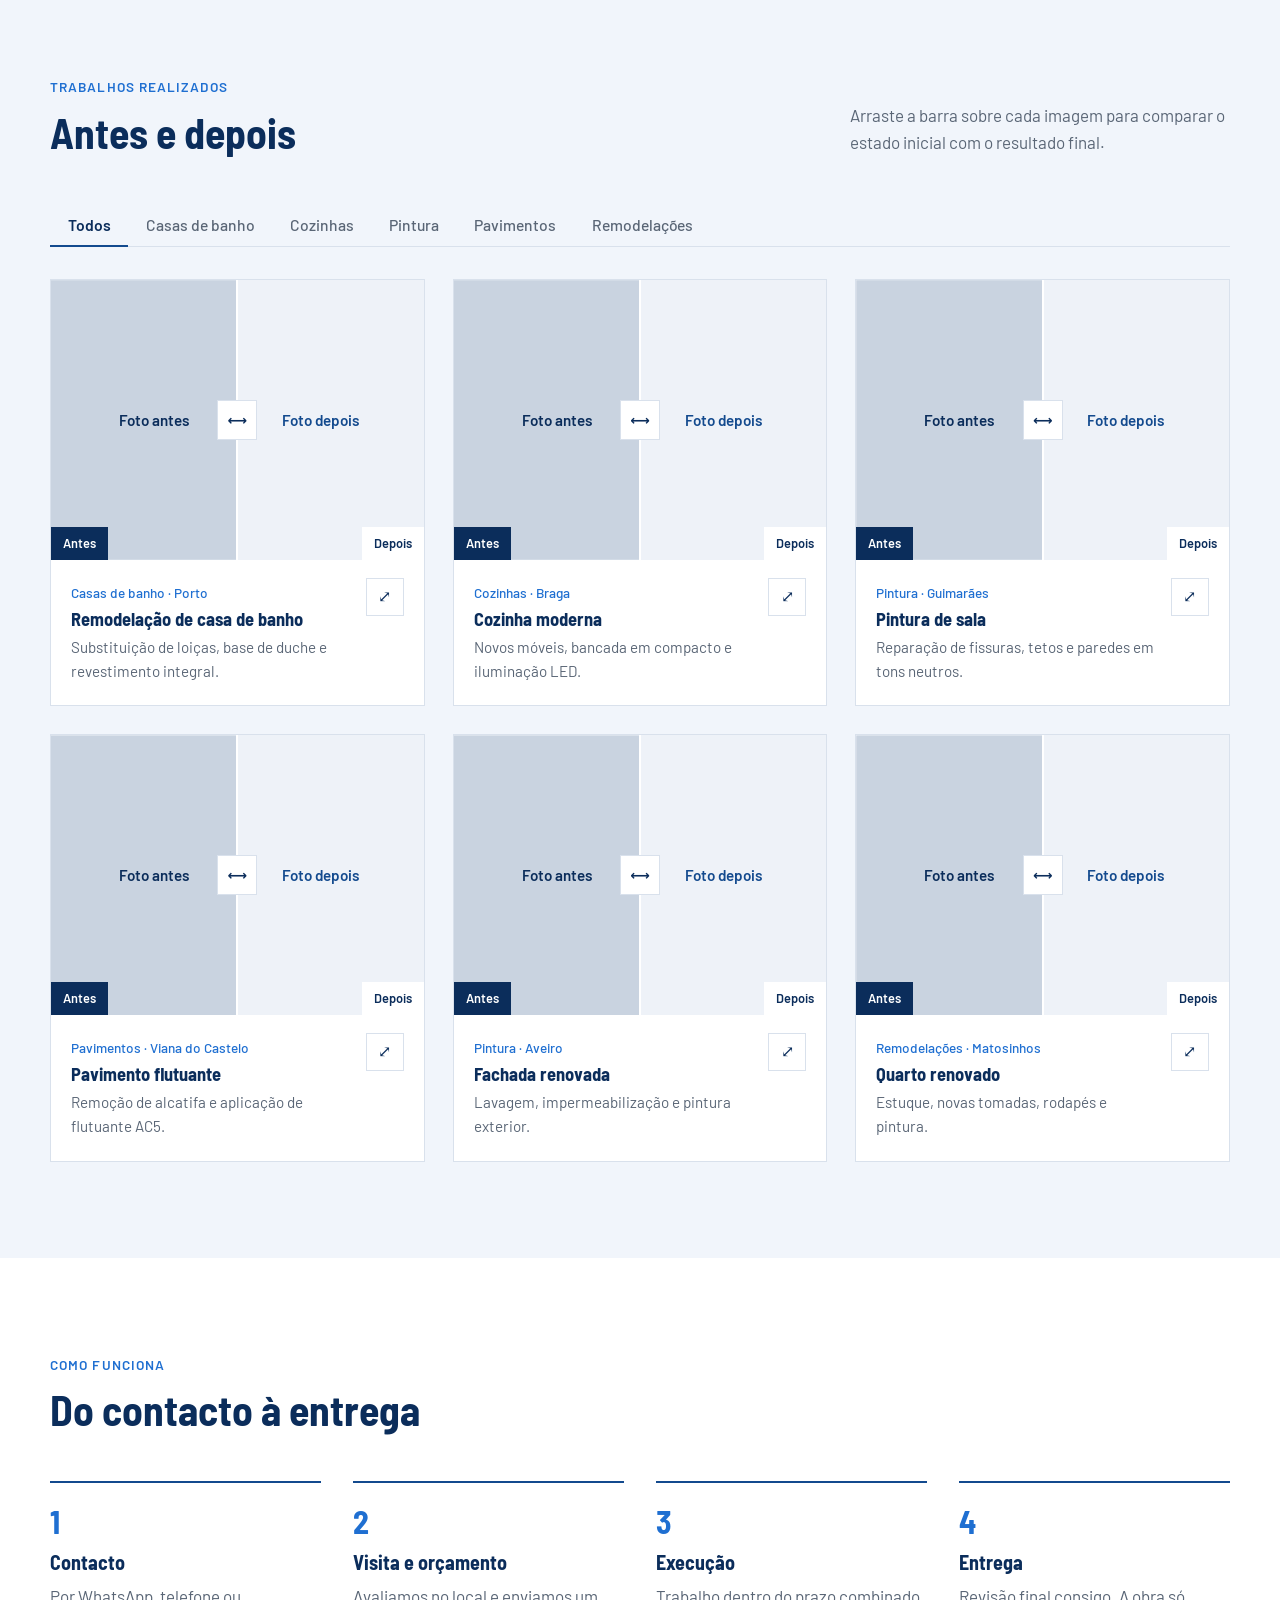
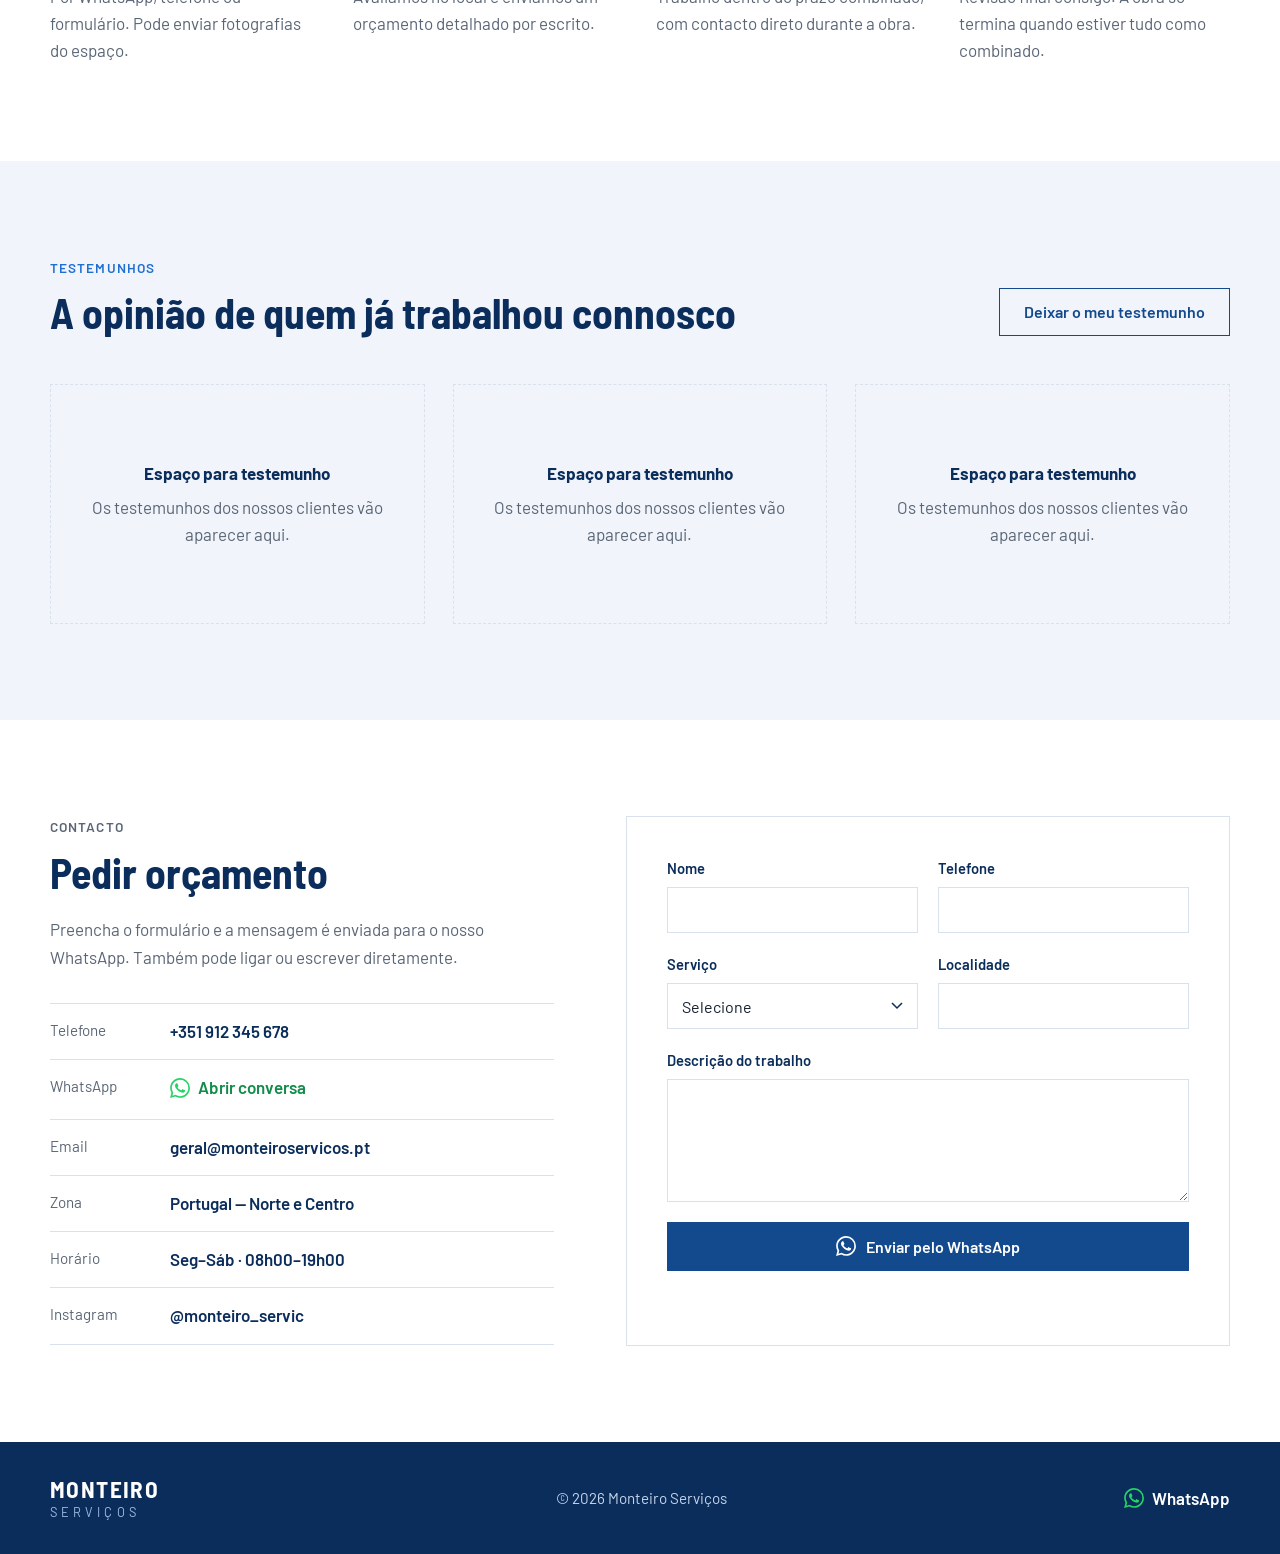
==== commit 24a5661e: "Redesign azul e branco, cantos retos, testemunhos reais e acesso direto ao WhatsApp Co-Authored-By: " ====
--- a/index.html
+++ b/index.html
@@ -3,228 +3,175 @@
 <head>
   <meta charset="utf-8">
   <meta name="viewport" content="width=device-width, initial-scale=1">
-  <title>Monteiro Serviços — Remodelações e Manutenção</title>
-  <meta name="description" content="Monteiro Serviços: remodelações, pintura, canalização, eletricidade e manutenção. Veja o antes e depois dos nossos trabalhos e peça orçamento grátis.">
-  <meta property="og:title" content="Monteiro Serviços — Remodelações e Manutenção">
-  <meta property="og:description" content="Transformamos espaços. Veja o antes e depois e peça orçamento grátis.">
+  <title>Monteiro Serviços | Remodelações e Manutenção</title>
+  <meta name="description" content="Monteiro Serviços: remodelações, pintura, pavimentos, canalização, eletricidade e manutenção. Veja trabalhos realizados e peça orçamento.">
+  <meta property="og:title" content="Monteiro Serviços | Remodelações e Manutenção">
+  <meta property="og:description" content="Trabalhos realizados, antes e depois. Peça orçamento sem compromisso.">
   <meta property="og:type" content="website">
-  <meta name="theme-color" content="#0f1b2d">
+  <meta name="theme-color" content="#0b2d5b">
   <link rel="preconnect" href="https://fonts.googleapis.com">
   <link rel="preconnect" href="https://fonts.gstatic.com" crossorigin>
-  <link href="https://fonts.googleapis.com/css2?family=Manrope:wght@400;500;600;700;800&display=swap" rel="stylesheet">
+  <link href="https://fonts.googleapis.com/css2?family=Barlow:wght@400;500;600;700&family=Barlow+Semi+Condensed:wght@600;700&display=swap" rel="stylesheet">
   <link rel="stylesheet" href="css/style.css">
 </head>
 <body>
 
-  <!-- ===== Cabeçalho ===== -->
+  <!-- Ícone WhatsApp reutilizável -->
+  <svg width="0" height="0" style="position:absolute" aria-hidden="true">
+    <symbol id="i-wa" viewBox="0 0 24 24"><path d="M17.472 14.382c-.297-.149-1.758-.867-2.03-.967-.273-.099-.471-.148-.67.15-.197.297-.767.966-.94 1.164-.173.199-.347.223-.644.075-.297-.15-1.255-.463-2.39-1.475-.883-.788-1.48-1.761-1.653-2.059-.173-.297-.018-.458.13-.606.134-.133.298-.347.446-.52.149-.174.198-.298.298-.497.099-.198.05-.371-.025-.52-.075-.149-.669-1.612-.916-2.207-.242-.579-.487-.5-.669-.51-.173-.008-.371-.01-.57-.01-.198 0-.52.074-.792.372-.272.297-1.04 1.016-1.04 2.479 0 1.462 1.065 2.875 1.213 3.074.149.198 2.096 3.2 5.077 4.487.709.306 1.262.489 1.694.625.712.227 1.36.195 1.871.118.571-.085 1.758-.719 2.006-1.413.248-.694.248-1.289.173-1.413-.074-.124-.272-.198-.57-.347m-5.421 7.403h-.004a9.87 9.87 0 0 1-5.031-1.378l-.361-.214-3.741.982.998-3.648-.235-.374a9.86 9.86 0 0 1-1.51-5.26c.001-5.45 4.436-9.884 9.888-9.884 2.64 0 5.122 1.03 6.988 2.898a9.825 9.825 0 0 1 2.893 6.994c-.003 5.45-4.437 9.884-9.885 9.884m8.413-18.297A11.815 11.815 0 0 0 12.05 0C5.495 0 .16 5.335.157 11.892c0 2.096.547 4.142 1.588 5.945L.057 24l6.305-1.654a11.882 11.882 0 0 0 5.683 1.448h.005c6.554 0 11.89-5.335 11.893-11.893a11.821 11.821 0 0 0-3.48-8.413Z"/></symbol>
+  </svg>
+
   <header class="header" id="topo">
     <div class="container header__inner">
-      <a href="#topo" class="logo" aria-label="Monteiro Serviços — início">
-        <span class="logo__mark">M</span>
-        <span class="logo__text">Monteiro<small>Serviços</small></span>
+      <a href="#topo" class="logo" aria-label="Monteiro Serviços, início">
+        <span class="logo__name">MONTEIRO</span>
+        <span class="logo__sub">Serviços</span>
       </a>
       <nav class="nav" id="nav" aria-label="Navegação principal">
         <a href="#servicos">Serviços</a>
-        <a href="#antes-depois">Antes &amp; Depois</a>
-        <a href="#processo">Como trabalhamos</a>
-        <a href="#opinioes">Opiniões</a>
-        <a href="#faq">FAQ</a>
-        <a href="#contacto" class="btn btn--sm btn--accent">Pedir orçamento</a>
+        <a href="#trabalhos">Trabalhos</a>
+        <a href="#testemunhos">Testemunhos</a>
+        <a href="#contacto">Contacto</a>
       </nav>
-      <button class="burger" id="burger" aria-label="Abrir menu" aria-expanded="false" aria-controls="nav">
-        <span></span><span></span><span></span>
-      </button>
+      <div class="header__actions">
+        <a class="header__phone" data-phone href="#"></a>
+        <a class="btn btn--wa" data-whatsapp href="#"><svg class="ico"><use href="#i-wa"/></svg><span>WhatsApp</span></a>
+        <button class="burger" id="burger" aria-label="Abrir menu" aria-expanded="false" aria-controls="nav"><span></span><span></span></button>
+      </div>
     </div>
   </header>
 
   <main>
-    <!-- ===== Hero ===== -->
+    <!-- Início -->
     <section class="hero">
       <div class="container hero__inner">
-        <div class="hero__text reveal">
-          <span class="eyebrow">Remodelações · Manutenção · Reparações</span>
-          <h1>Transformamos o seu espaço, <span class="hl">do antes ao depois.</span></h1>
-          <p class="lead">Trabalho bem feito, prazos cumpridos e um orçamento claro desde o primeiro dia. Veja os resultados reais dos nossos clientes.</p>
+        <div class="hero__text">
+          <p class="kicker">Remodelações e manutenção</p>
+          <h1>Obras bem feitas, do início ao fim.</h1>
+          <p class="lead">Remodelações, pintura, pavimentos, canalização e eletricidade para casas e empresas. Orçamento sem compromisso.</p>
           <div class="hero__cta">
-            <a href="#contacto" class="btn btn--accent">Pedir orçamento grátis</a>
-            <a href="#antes-depois" class="btn btn--ghost">Ver trabalhos</a>
-          </div>
-          <ul class="hero__trust">
-            <li><strong data-count="150">0</strong>+ <span>obras concluídas</span></li>
-            <li><strong data-count="10">0</strong>+ <span>anos de experiência</span></li>
-            <li><strong data-count="98">0</strong>% <span>clientes satisfeitos</span></li>
-          </ul>
-        </div>
-        <div class="hero__visual reveal">
-          <!-- Comparador de destaque (preenchido via JS com o 1.º projeto) -->
+            <a href="#contacto" class="btn btn--primary">Pedir orçamento</a>
+            <a href="#trabalhos" class="btn btn--line">Ver trabalhos</a>
+          </div>
+        </div>
+        <div class="hero__visual">
           <div class="ba ba--hero" id="heroCompare"></div>
-          <div class="hero__badge">
-            <span class="hero__badge-icon">★</span>
-            <div><strong>Orçamento em 24h</strong><small>Sem compromisso</small></div>
-          </div>
-        </div>
-      </div>
-    </section>
-
-    <!-- ===== Serviços ===== -->
+          <p class="hero__caption" id="heroCaption"></p>
+        </div>
+      </div>
+      <div class="container">
+        <ul class="facts">
+          <li><strong>Orçamento gratuito</strong><span>Visita ao local sem compromisso</span></li>
+          <li><strong>Prazos definidos</strong><span>Datas acordadas antes de começar</span></li>
+          <li><strong>Garantia</strong><span>Em todos os trabalhos realizados</span></li>
+          <li><strong>Obra limpa</strong><span>Arrumação no fim de cada dia</span></li>
+        </ul>
+      </div>
+    </section>
+
+    <!-- Serviços -->
     <section class="section" id="servicos">
       <div class="container">
-        <div class="section__head reveal">
-          <span class="eyebrow">O que fazemos</span>
-          <h2>Serviços para casas e empresas</h2>
-          <p>Uma só equipa para tudo o que a sua obra precisa — do pequeno arranjo à remodelação completa.</p>
-        </div>
-        <div class="grid grid--services">
-          <article class="card reveal">
-            <div class="card__icon"><svg viewBox="0 0 24 24"><path d="M3 21h18M5 21V10l7-6 7 6v11M9 21v-6h6v6"/></svg></div>
-            <h3>Remodelações completas</h3>
-            <p>Cozinhas, casas de banho e habitações inteiras, com acompanhamento do início ao fim.</p>
-          </article>
-          <article class="card reveal">
-            <div class="card__icon"><svg viewBox="0 0 24 24"><path d="M4 4h12v5H4zM16 6h3v5h-8v3M11 14h2v6h-2z"/></svg></div>
-            <h3>Pintura interior e exterior</h3>
-            <p>Paredes, tetos, fachadas e muros, com acabamento limpo e materiais de qualidade.</p>
-          </article>
-          <article class="card reveal">
-            <div class="card__icon"><svg viewBox="0 0 24 24"><path d="M3 9h18v4H3zM5 13v7M19 13v7M8 9V5h8v4"/></svg></div>
-            <h3>Pavimentos e azulejos</h3>
-            <p>Cerâmica, flutuante, vinílico e microcimento. Assentamento rigoroso e duradouro.</p>
-          </article>
-          <article class="card reveal">
-            <div class="card__icon"><svg viewBox="0 0 24 24"><path d="M12 3c3 4 6 7 6 11a6 6 0 0 1-12 0c0-4 3-7 6-11z"/></svg></div>
-            <h3>Canalização</h3>
-            <p>Roturas, substituição de tubagens, loiças sanitárias e instalação de esquentadores.</p>
-          </article>
-          <article class="card reveal">
-            <div class="card__icon"><svg viewBox="0 0 24 24"><path d="M13 2 4 14h7l-1 8 9-12h-7z"/></svg></div>
-            <h3>Eletricidade</h3>
-            <p>Quadros elétricos, tomadas, iluminação LED e revisão de instalações antigas.</p>
-          </article>
-          <article class="card reveal">
-            <div class="card__icon"><svg viewBox="0 0 24 24"><path d="M14.7 6.3a4 4 0 0 0-5.4 5.4L3 18l3 3 6.3-6.3a4 4 0 0 0 5.4-5.4l-2.5 2.5-2.5-.5-.5-2.5z"/></svg></div>
-            <h3>Manutenção e reparações</h3>
-            <p>Pequenos arranjos, montagens, impermeabilizações e manutenção regular de espaços.</p>
-          </article>
-        </div>
-      </div>
-    </section>
-
-    <!-- ===== Antes & Depois ===== -->
-    <section class="section section--dark" id="antes-depois">
-      <div class="container">
-        <div class="section__head reveal">
-          <span class="eyebrow">Portefólio</span>
-          <h2>Antes &amp; Depois</h2>
-          <p>Arraste o controlo para comparar. Clique em qualquer trabalho para o ver em ecrã inteiro.</p>
-        </div>
-        <div class="filters reveal" id="filters" role="tablist" aria-label="Filtrar trabalhos"></div>
-        <div class="grid grid--projects" id="projects"></div>
-      </div>
-    </section>
-
-    <!-- ===== Processo ===== -->
+        <header class="section__head">
+          <p class="kicker">Serviços</p>
+          <h2>O que fazemos</h2>
+        </header>
+        <div class="services">
+          <article class="service"><span class="service__n">01</span><h3>Remodelações</h3><p>Cozinhas, casas de banho e habitações completas, com acompanhamento em todas as fases.</p></article>
+          <article class="service"><span class="service__n">02</span><h3>Pintura</h3><p>Interiores e exteriores. Preparação de superfícies, reparação de fissuras e acabamento.</p></article>
+          <article class="service"><span class="service__n">03</span><h3>Pavimentos e revestimentos</h3><p>Cerâmica, flutuante, vinílico e microcimento em pavimentos e paredes.</p></article>
+          <article class="service"><span class="service__n">04</span><h3>Canalização</h3><p>Reparação de roturas, substituição de tubagens, loiças sanitárias e esquentadores.</p></article>
+          <article class="service"><span class="service__n">05</span><h3>Eletricidade</h3><p>Quadros elétricos, tomadas, iluminação e revisão de instalações antigas.</p></article>
+          <article class="service"><span class="service__n">06</span><h3>Manutenção</h3><p>Pequenas reparações, montagens, impermeabilizações e manutenção de espaços.</p></article>
+        </div>
+      </div>
+    </section>
+
+    <!-- Trabalhos: antes e depois -->
+    <section class="section section--tint" id="trabalhos">
+      <div class="container">
+        <header class="section__head section__head--split">
+          <div>
+            <p class="kicker">Trabalhos realizados</p>
+            <h2>Antes e depois</h2>
+          </div>
+          <p>Arraste a barra sobre cada imagem para comparar o estado inicial com o resultado final.</p>
+        </header>
+        <div class="filters" id="filters" role="tablist" aria-label="Filtrar trabalhos"></div>
+        <div class="projects" id="projects"></div>
+      </div>
+    </section>
+
+    <!-- Como funciona -->
     <section class="section" id="processo">
       <div class="container">
-        <div class="section__head reveal">
-          <span class="eyebrow">Como trabalhamos</span>
-          <h2>Simples, transparente e sem surpresas</h2>
-        </div>
+        <header class="section__head">
+          <p class="kicker">Como funciona</p>
+          <h2>Do contacto à entrega</h2>
+        </header>
         <ol class="steps">
-          <li class="step reveal"><span class="step__n">1</span><h3>Contacto</h3><p>Fale connosco por WhatsApp, telefone ou formulário. Envie fotos se puder.</p></li>
-          <li class="step reveal"><span class="step__n">2</span><h3>Visita e orçamento</h3><p>Avaliamos no local e enviamos um orçamento detalhado, sem compromisso.</p></li>
-          <li class="step reveal"><span class="step__n">3</span><h3>Execução</h3><p>Trabalhamos com prazos definidos, limpeza diária e comunicação constante.</p></li>
-          <li class="step reveal"><span class="step__n">4</span><h3>Entrega</h3><p>Revemos tudo consigo. Só damos a obra por concluída quando estiver satisfeito.</p></li>
+          <li><span>1</span><h3>Contacto</h3><p>Por WhatsApp, telefone ou formulário. Pode enviar fotografias do espaço.</p></li>
+          <li><span>2</span><h3>Visita e orçamento</h3><p>Avaliamos no local e enviamos um orçamento detalhado por escrito.</p></li>
+          <li><span>3</span><h3>Execução</h3><p>Trabalho dentro do prazo combinado, com contacto direto durante a obra.</p></li>
+          <li><span>4</span><h3>Entrega</h3><p>Revisão final consigo. A obra só termina quando estiver tudo como combinado.</p></li>
         </ol>
       </div>
     </section>
 
-    <!-- ===== Banda de destaque ===== -->
-    <section class="band">
-      <div class="container band__inner reveal">
-        <div>
-          <h2>Tem uma obra em mente?</h2>
-          <p>Envie-nos fotos do espaço por WhatsApp e receba uma estimativa rápida.</p>
-        </div>
-        <a class="btn btn--light" data-whatsapp href="#">
-          <svg viewBox="0 0 24 24" class="ico"><path d="M12 2a10 10 0 0 0-8.6 15.1L2 22l5-1.3A10 10 0 1 0 12 2zm5.3 14.2c-.2.6-1.3 1.2-1.8 1.2-.5.1-1 .2-3.3-.7-2.8-1.1-4.6-4-4.7-4.2-.1-.2-1.1-1.5-1.1-2.9s.7-2.1 1-2.4c.3-.3.6-.3.8-.3h.6c.2 0 .4 0 .6.5l.9 2.1c.1.2.1.4 0 .5l-.4.6-.4.4c-.1.1-.3.3-.1.6.2.3.8 1.3 1.7 2.1 1.2 1 2.1 1.3 2.4 1.5.3.1.5.1.6-.1l.9-1c.2-.3.4-.2.6-.1l2 .9c.3.1.5.2.5.3.1.2.1.7-.1 1.3z"/></svg>
-          Falar no WhatsApp
-        </a>
-      </div>
-    </section>
-
-    <!-- ===== Opiniões ===== -->
-    <section class="section" id="opinioes">
-      <div class="container">
-        <div class="section__head reveal">
-          <span class="eyebrow">Opiniões</span>
-          <h2>O que dizem os nossos clientes</h2>
-        </div>
-        <div class="testimonials reveal" id="testimonials">
-          <div class="testimonials__track" id="testimonialsTrack"></div>
-          <div class="testimonials__dots" id="testimonialsDots"></div>
-        </div>
-      </div>
-    </section>
-
-    <!-- ===== FAQ ===== -->
-    <section class="section section--soft" id="faq">
-      <div class="container container--narrow">
-        <div class="section__head reveal">
-          <span class="eyebrow">Dúvidas frequentes</span>
-          <h2>Perguntas frequentes</h2>
-        </div>
-        <div class="faq reveal">
-          <details><summary>O orçamento é gratuito?</summary><p>Sim. A visita e o orçamento são gratuitos e sem qualquer compromisso.</p></details>
-          <details><summary>Em que zonas trabalham?</summary><p>Trabalhamos em toda a região e arredores. Contacte-nos para confirmar a sua localidade.</p></details>
-          <details><summary>Quanto tempo demora uma remodelação?</summary><p>Depende do trabalho: uma casa de banho demora em média 1 a 2 semanas, uma cozinha 2 a 3 semanas. O prazo fica definido no orçamento.</p></details>
-          <details><summary>Os trabalhos têm garantia?</summary><p>Sim, todos os trabalhos têm garantia. Se algo não estiver bem, voltamos para resolver.</p></details>
-          <details><summary>Fornecem os materiais?</summary><p>Podemos fornecer todos os materiais ou trabalhar com materiais escolhidos por si. Ajudamos na escolha sem custos adicionais.</p></details>
-        </div>
-      </div>
-    </section>
-
-    <!-- ===== Contacto ===== -->
+    <!-- Testemunhos -->
+    <section class="section section--tint" id="testemunhos">
+      <div class="container">
+        <header class="section__head section__head--split">
+          <div>
+            <p class="kicker">Testemunhos</p>
+            <h2>A opinião de quem já trabalhou connosco</h2>
+          </div>
+          <a class="btn btn--line" data-whatsapp-review href="#">Deixar o meu testemunho</a>
+        </header>
+        <div class="testimonials" id="testimonials"></div>
+      </div>
+    </section>
+
+    <!-- Contacto -->
     <section class="section" id="contacto">
       <div class="container contact">
-        <div class="contact__info reveal">
-          <span class="eyebrow">Contacto</span>
-          <h2>Peça o seu orçamento grátis</h2>
-          <p>Preencha o formulário e a mensagem segue diretamente para o nosso WhatsApp. Respondemos em menos de 24 horas.</p>
-          <ul class="contact__list">
-            <li><span class="contact__ico">☎</span><a data-phone href="#">—</a></li>
-            <li><span class="contact__ico">✉</span><a data-email href="#">—</a></li>
-            <li><span class="contact__ico">⌖</span><span data-area>—</span></li>
-            <li><span class="contact__ico">◷</span><span data-hours>—</span></li>
-          </ul>
-          <a class="insta" data-instagram href="#" target="_blank" rel="noopener">
-            <svg viewBox="0 0 24 24" class="ico"><rect x="3" y="3" width="18" height="18" rx="5"/><circle cx="12" cy="12" r="4"/><circle cx="17.5" cy="6.5" r="1"/></svg>
-            <span data-instagram-handle>@monteiro_servic</span>
-          </a>
-        </div>
-        <form class="form reveal" id="quoteForm" novalidate>
+        <div class="contact__info">
+          <p class="kicker">Contacto</p>
+          <h2>Pedir orçamento</h2>
+          <p>Preencha o formulário e a mensagem é enviada para o nosso WhatsApp. Também pode ligar ou escrever diretamente.</p>
+          <dl class="contact__list">
+            <div><dt>Telefone</dt><dd><a data-phone href="#"></a></dd></div>
+            <div><dt>WhatsApp</dt><dd><a data-whatsapp href="#" class="wa-link"><svg class="ico"><use href="#i-wa"/></svg>Abrir conversa</a></dd></div>
+            <div><dt>Email</dt><dd><a data-email href="#"></a></dd></div>
+            <div><dt>Zona</dt><dd data-area></dd></div>
+            <div><dt>Horário</dt><dd data-hours></dd></div>
+            <div><dt>Instagram</dt><dd><a data-instagram href="#" target="_blank" rel="noopener" data-instagram-handle></a></dd></div>
+          </dl>
+        </div>
+        <form class="form" id="quoteForm" novalidate>
           <div class="form__row">
-            <label>Nome<input name="nome" required autocomplete="name" placeholder="O seu nome"></label>
-            <label>Telefone<input name="telefone" required type="tel" autocomplete="tel" placeholder="9XX XXX XXX"></label>
+            <label>Nome<input name="nome" required autocomplete="name"></label>
+            <label>Telefone<input name="telefone" required type="tel" autocomplete="tel"></label>
           </div>
           <div class="form__row">
             <label>Serviço
               <select name="servico" required>
-                <option value="">Escolha uma opção</option>
-                <option>Remodelação completa</option>
+                <option value="">Selecione</option>
+                <option>Remodelação</option>
                 <option>Cozinha</option>
                 <option>Casa de banho</option>
                 <option>Pintura</option>
-                <option>Pavimentos / azulejos</option>
+                <option>Pavimentos / revestimentos</option>
                 <option>Canalização</option>
                 <option>Eletricidade</option>
                 <option>Manutenção / reparação</option>
                 <option>Outro</option>
               </select>
             </label>
-            <label>Localidade<input name="local" placeholder="Ex.: Braga"></label>
-          </div>
-          <label>Descreva o trabalho<textarea name="mensagem" rows="4" required placeholder="Conte-nos o que pretende fazer…"></textarea></label>
-          <button class="btn btn--accent btn--block" type="submit">Enviar pedido pelo WhatsApp</button>
+            <label>Localidade<input name="local"></label>
+          </div>
+          <label>Descrição do trabalho<textarea name="mensagem" rows="5" required></textarea></label>
+          <button class="btn btn--primary btn--block" type="submit"><svg class="ico"><use href="#i-wa"/></svg>Enviar pelo WhatsApp</button>
           <p class="form__note" id="formNote" role="status"></p>
         </form>
       </div>
@@ -233,18 +180,17 @@
 
   <footer class="footer">
     <div class="container footer__inner">
-      <a href="#topo" class="logo logo--light"><span class="logo__mark">M</span><span class="logo__text">Monteiro<small>Serviços</small></span></a>
-      <p>© <span id="year"></span> Monteiro Serviços. Todos os direitos reservados.</p>
-      <a href="#topo" class="footer__top">Voltar ao topo ↑</a>
+      <div class="logo logo--light"><span class="logo__name">MONTEIRO</span><span class="logo__sub">Serviços</span></div>
+      <p>© <span id="year"></span> Monteiro Serviços</p>
+      <a data-whatsapp href="#" class="footer__wa"><svg class="ico"><use href="#i-wa"/></svg>WhatsApp</a>
     </div>
   </footer>
 
-  <!-- Botão flutuante WhatsApp -->
-  <a class="fab" data-whatsapp href="#" aria-label="Falar no WhatsApp">
-    <svg viewBox="0 0 24 24"><path d="M12 2a10 10 0 0 0-8.6 15.1L2 22l5-1.3A10 10 0 1 0 12 2zm5.3 14.2c-.2.6-1.3 1.2-1.8 1.2-.5.1-1 .2-3.3-.7-2.8-1.1-4.6-4-4.7-4.2-.1-.2-1.1-1.5-1.1-2.9s.7-2.1 1-2.4c.3-.3.6-.3.8-.3h.6c.2 0 .4 0 .6.5l.9 2.1c.1.2.1.4 0 .5l-.4.6-.4.4c-.1.1-.3.3-.1.6.2.3.8 1.3 1.7 2.1 1.2 1 2.1 1.3 2.4 1.5.3.1.5.1.6-.1l.9-1c.2-.3.4-.2.6-.1l2 .9c.3.1.5.2.5.3.1.2.1.7-.1 1.3z"/></svg>
+  <!-- WhatsApp: acesso direto ao chat -->
+  <a class="wa-fab" data-whatsapp href="#" aria-label="Abrir conversa no WhatsApp">
+    <svg><use href="#i-wa"/></svg>
   </a>
 
-  <!-- Lightbox -->
   <div class="lightbox" id="lightbox" aria-hidden="true" role="dialog" aria-modal="true" aria-label="Trabalho em detalhe">
     <button class="lightbox__close" id="lightboxClose" aria-label="Fechar">×</button>
     <button class="lightbox__nav lightbox__nav--prev" id="lightboxPrev" aria-label="Anterior">‹</button>
--- a/css/style.css
+++ b/css/style.css
@@ -1,390 +1,276 @@
-/* ===== Monteiro Serviços — estilos ===== */
+/* Monteiro Serviços */
 :root {
-  --navy: #0f1b2d;
-  --navy-2: #17263d;
-  --ink: #1c2433;
-  --muted: #5d6879;
-  --line: #e4e8ee;
-  --soft: #f5f7fa;
+  --blue-900: #0b2d5b;
+  --blue-700: #134a8e;
+  --blue-500: #1f6fd1;
+  --blue-50:  #f1f5fb;
+  --ink: #14202f;
+  --muted: #5a6676;
+  --line: #d9e1ec;
   --white: #ffffff;
-  --accent: #f5a524;
-  --accent-2: #e08e0b;
-  --radius: 18px;
-  --shadow: 0 10px 30px -12px rgba(15, 27, 45, .25);
-  --shadow-lg: 0 30px 60px -20px rgba(15, 27, 45, .45);
-  --header-h: 76px;
-}
-
-*, *::before, *::after { box-sizing: border-box; }
+  --wa: #25d366;
+  --header-h: 72px;
+}
+
+*, *::before, *::after { box-sizing: border-box; border-radius: 0; }
 html { scroll-behavior: smooth; scroll-padding-top: var(--header-h); }
 body {
-  margin: 0;
-  font-family: "Manrope", system-ui, -apple-system, "Segoe UI", sans-serif;
-  color: var(--ink);
-  background: var(--white);
-  line-height: 1.6;
-  -webkit-font-smoothing: antialiased;
+  margin: 0; font-family: "Barlow", system-ui, sans-serif; font-size: 17px; line-height: 1.6;
+  color: var(--ink); background: var(--white); -webkit-font-smoothing: antialiased;
 }
 body.no-scroll { overflow: hidden; }
 img { max-width: 100%; display: block; }
 a { color: inherit; text-decoration: none; }
-h1, h2, h3 { line-height: 1.15; margin: 0 0 .5em; letter-spacing: -.02em; }
-h1 { font-size: clamp(2.2rem, 5vw, 3.8rem); font-weight: 800; }
-h2 { font-size: clamp(1.8rem, 3.5vw, 2.6rem); font-weight: 800; }
-h3 { font-size: 1.15rem; font-weight: 700; }
+h1, h2, h3 { font-family: "Barlow Semi Condensed", "Barlow", sans-serif; font-weight: 700; line-height: 1.1; margin: 0 0 .5em; color: var(--blue-900); }
+h1 { font-size: clamp(2.4rem, 5vw, 3.9rem); }
+h2 { font-size: clamp(1.9rem, 3.4vw, 2.6rem); }
+h3 { font-size: 1.25rem; }
 p { margin: 0 0 1em; }
 
-.container { width: min(1200px, 100% - 32px); margin-inline: auto; }
-.container--narrow { width: min(820px, 100% - 32px); }
-
-.eyebrow {
-  display: inline-block; font-size: .78rem; font-weight: 700; letter-spacing: .14em;
-  text-transform: uppercase; color: var(--accent-2); margin-bottom: .9rem;
-}
-.hl { color: var(--accent); }
-.lead { font-size: 1.15rem; color: var(--muted); max-width: 34em; }
-.ico { width: 20px; height: 20px; fill: currentColor; }
-
-/* ---------- Botões ---------- */
+.container { width: min(1180px, 100% - 32px); margin-inline: auto; }
+.kicker { font-size: .85rem; font-weight: 600; letter-spacing: .08em; text-transform: uppercase; color: var(--blue-500); margin-bottom: .75rem; }
+.lead { font-size: 1.15rem; color: var(--muted); max-width: 32em; }
+.ico { width: 20px; height: 20px; fill: currentColor; flex: none; }
+
+/* Botões */
 .btn {
-  display: inline-flex; align-items: center; justify-content: center; gap: .55rem;
-  padding: .95rem 1.5rem; border-radius: 999px; font-weight: 700; font-size: 1rem;
-  border: 2px solid transparent; cursor: pointer; font-family: inherit;
-  transition: transform .2s, box-shadow .2s, background .2s, color .2s;
-}
-.btn:hover { transform: translateY(-2px); }
-.btn--accent { background: var(--accent); color: var(--navy); box-shadow: 0 10px 24px -10px rgba(245,165,36,.8); }
-.btn--accent:hover { background: var(--accent-2); }
-.btn--ghost { border-color: currentColor; color: var(--navy); }
-.btn--ghost:hover { background: var(--navy); color: var(--white); border-color: var(--navy); }
-.btn--light { background: var(--white); color: var(--navy); }
-.btn--sm { padding: .6rem 1.1rem; font-size: .92rem; }
+  display: inline-flex; align-items: center; justify-content: center; gap: .6rem;
+  padding: .85rem 1.5rem; font: 600 1rem/1.2 "Barlow", sans-serif; border: 1.5px solid transparent;
+  cursor: pointer; transition: background .2s, color .2s, border-color .2s;
+}
+.btn--primary { background: var(--blue-700); color: var(--white); }
+.btn--primary:hover { background: var(--blue-900); }
+.btn--line { border-color: var(--blue-700); color: var(--blue-700); background: transparent; }
+.btn--line:hover { background: var(--blue-700); color: var(--white); }
+.btn--wa { background: var(--wa); color: #fff; padding: .6rem 1rem; }
+.btn--wa:hover { background: #1ebe5a; }
 .btn--block { width: 100%; }
 
-/* ---------- Cabeçalho ---------- */
+/* Cabeçalho */
 .header {
-  position: fixed; inset: 0 0 auto; z-index: 50; height: var(--header-h);
-  display: flex; align-items: center; transition: background .3s, box-shadow .3s;
-}
-.header.is-scrolled { background: rgba(255,255,255,.92); backdrop-filter: blur(12px); box-shadow: 0 1px 0 var(--line); }
-.header__inner { display: flex; align-items: center; justify-content: space-between; }
-.logo { display: flex; align-items: center; gap: .65rem; font-weight: 800; color: var(--navy); }
-.logo__mark {
-  width: 42px; height: 42px; border-radius: 12px; display: grid; place-items: center;
-  background: var(--navy); color: var(--accent); font-size: 1.3rem;
-}
-.logo__text { display: flex; flex-direction: column; line-height: 1; font-size: 1.15rem; }
-.logo__text small { font-size: .72rem; font-weight: 600; letter-spacing: .2em; text-transform: uppercase; color: var(--muted); margin-top: 4px; }
-.logo--light { color: var(--white); }
-.logo--light .logo__mark { background: var(--accent); color: var(--navy); }
-.logo--light small { color: rgba(255,255,255,.6); }
-
-.nav { display: flex; align-items: center; gap: 1.8rem; font-weight: 600; font-size: .95rem; }
-.nav > a:not(.btn) { position: relative; color: var(--ink); }
-.nav > a:not(.btn)::after {
-  content: ""; position: absolute; left: 0; bottom: -6px; height: 2px; width: 100%;
-  background: var(--accent); transform: scaleX(0); transform-origin: left; transition: transform .25s;
-}
-.nav > a:not(.btn):hover::after { transform: scaleX(1); }
-
-.burger { display: none; background: none; border: 0; width: 44px; height: 44px; cursor: pointer; padding: 10px; }
-.burger span { display: block; height: 2px; background: var(--navy); margin: 5px 0; border-radius: 2px; transition: transform .3s, opacity .3s; }
-.burger.is-open span:nth-child(1) { transform: translateY(7px) rotate(45deg); }
-.burger.is-open span:nth-child(2) { opacity: 0; }
-.burger.is-open span:nth-child(3) { transform: translateY(-7px) rotate(-45deg); }
-
-/* ---------- Hero ---------- */
-.hero {
-  padding: calc(var(--header-h) + 60px) 0 90px;
-  background:
-    radial-gradient(900px 500px at 90% 10%, rgba(245,165,36,.16), transparent 60%),
-    linear-gradient(180deg, #f7f9fc, #fff);
-  overflow: hidden;
-}
-.hero__inner { display: grid; grid-template-columns: 1.05fr 1fr; gap: 60px; align-items: center; }
-.hero__cta { display: flex; flex-wrap: wrap; gap: 14px; margin: 2rem 0 2.6rem; }
-.hero__trust { list-style: none; padding: 0; margin: 0; display: flex; flex-wrap: wrap; gap: 36px; }
-.hero__trust li { font-size: 1.8rem; font-weight: 800; color: var(--navy); line-height: 1.1; }
-.hero__trust span { display: block; font-size: .85rem; font-weight: 500; color: var(--muted); margin-top: 4px; }
-.hero__visual { position: relative; }
-.hero__badge {
-  position: absolute; left: -24px; bottom: -24px; background: var(--white); border-radius: 16px;
-  padding: 14px 18px; display: flex; gap: 12px; align-items: center; box-shadow: var(--shadow-lg);
-  animation: float 5s ease-in-out infinite;
-}
-.hero__badge-icon { width: 40px; height: 40px; border-radius: 50%; background: var(--accent); color: var(--navy); display: grid; place-items: center; font-size: 1.2rem; }
-.hero__badge strong { display: block; color: var(--navy); }
-.hero__badge small { color: var(--muted); }
-@keyframes float { 50% { transform: translateY(-8px); } }
-
-/* ---------- Secções ---------- */
-.section { padding: 100px 0; }
-.section--soft { background: var(--soft); }
-.section--dark { background: var(--navy); color: var(--white); }
-.section--dark .section__head p { color: rgba(255,255,255,.7); }
-.section--dark .eyebrow { color: var(--accent); }
-.section__head { text-align: center; max-width: 680px; margin: 0 auto 56px; }
-.section__head p { color: var(--muted); font-size: 1.08rem; }
-
-.grid { display: grid; gap: 24px; }
-.grid--services { grid-template-columns: repeat(3, 1fr); }
-.grid--projects { grid-template-columns: repeat(3, 1fr); gap: 28px; }
-
-/* Cartões de serviço */
-.card {
-  background: var(--white); border: 1px solid var(--line); border-radius: var(--radius);
-  padding: 32px 28px; transition: transform .3s, box-shadow .3s, border-color .3s;
-}
-.card:hover { transform: translateY(-6px); box-shadow: var(--shadow); border-color: transparent; }
-.card__icon {
-  width: 56px; height: 56px; border-radius: 14px; background: rgba(245,165,36,.14);
-  display: grid; place-items: center; margin-bottom: 20px; transition: background .3s;
-}
-.card__icon svg { width: 28px; height: 28px; fill: none; stroke: var(--accent-2); stroke-width: 1.8; stroke-linecap: round; stroke-linejoin: round; }
-.card:hover .card__icon { background: var(--accent); }
-.card:hover .card__icon svg { stroke: var(--navy); }
-.card p { color: var(--muted); margin: 0; }
-
-/* ---------- Comparador Antes/Depois ---------- */
+  position: fixed; inset: 0 0 auto; z-index: 50; height: var(--header-h); background: var(--white);
+  border-bottom: 1px solid var(--line); display: flex; align-items: center;
+}
+.header__inner { display: flex; align-items: center; gap: 40px; }
+.logo { display: flex; flex-direction: column; line-height: 1; color: var(--blue-900); }
+.logo__name { font: 700 1.45rem/1 "Barlow Semi Condensed", sans-serif; letter-spacing: .06em; }
+.logo__sub { font-size: .8rem; letter-spacing: .32em; text-transform: uppercase; color: var(--blue-500); margin-top: 4px; }
+.logo--light, .logo--light .logo__name { color: var(--white); }
+.logo--light .logo__sub { color: #9fbbe3; }
+.nav { display: flex; gap: 30px; font-weight: 500; margin-right: auto; }
+.nav a { padding: 6px 0; border-bottom: 2px solid transparent; transition: border-color .2s, color .2s; }
+.nav a:hover { color: var(--blue-700); border-color: var(--blue-700); }
+.header__actions { display: flex; align-items: center; gap: 18px; }
+.header__phone { font-weight: 600; color: var(--blue-900); }
+.burger { display: none; width: 44px; height: 44px; background: none; border: 0; cursor: pointer; padding: 12px 10px; }
+.burger span { display: block; height: 2px; background: var(--blue-900); margin: 6px 0; transition: transform .25s; }
+.burger.is-open span:first-child { transform: translateY(4px) rotate(45deg); }
+.burger.is-open span:last-child { transform: translateY(-4px) rotate(-45deg); }
+
+/* Início */
+.hero { padding: calc(var(--header-h) + 64px) 0 0; }
+.hero__inner { display: grid; grid-template-columns: 1fr 1.1fr; gap: 64px; align-items: center; }
+.hero__cta { display: flex; flex-wrap: wrap; gap: 12px; margin-top: 2rem; }
+.hero__caption { font-size: .9rem; color: var(--muted); margin: 10px 0 0; }
+.facts {
+  list-style: none; padding: 0; margin: 72px 0 0; display: grid; grid-template-columns: repeat(4, 1fr);
+  border-top: 1px solid var(--line); border-bottom: 1px solid var(--line);
+}
+.facts li { padding: 26px 24px; border-left: 1px solid var(--line); }
+.facts li:first-child { border-left: 0; padding-left: 0; }
+.facts strong { display: block; color: var(--blue-900); font-size: 1.05rem; }
+.facts span { color: var(--muted); font-size: .95rem; }
+
+/* Secções */
+.section { padding: 96px 0; }
+.section--tint { background: var(--blue-50); }
+.section__head { margin-bottom: 48px; max-width: 720px; }
+.section__head--split { max-width: none; display: flex; justify-content: space-between; align-items: flex-end; gap: 32px; }
+.section__head--split > p { max-width: 380px; color: var(--muted); margin: 0; }
+.section__head h2 { margin: 0; }
+
+/* Serviços: grelha com linhas */
+.services { display: grid; grid-template-columns: repeat(3, 1fr); border-top: 1px solid var(--line); border-left: 1px solid var(--line); }
+.service { padding: 36px 32px; border-right: 1px solid var(--line); border-bottom: 1px solid var(--line); transition: background .2s; }
+.service:hover { background: var(--blue-50); }
+.service__n { display: block; font: 600 .9rem "Barlow", sans-serif; color: var(--blue-500); margin-bottom: 18px; }
+.service p { color: var(--muted); margin: 0; }
+
+/* Comparador antes/depois */
 .ba {
-  --pos: 50%;
-  position: relative; aspect-ratio: 4 / 3; border-radius: var(--radius); overflow: hidden;
-  user-select: none; touch-action: pan-y; cursor: ew-resize; background: var(--navy-2);
-}
-.ba--hero { aspect-ratio: 5 / 4; box-shadow: var(--shadow-lg); }
+  --pos: 50%; position: relative; aspect-ratio: 4 / 3; overflow: hidden; user-select: none;
+  touch-action: pan-y; cursor: ew-resize; background: #dfe6ef;
+}
+.ba--hero { aspect-ratio: 5 / 4; }
 .ba--lg { aspect-ratio: 16 / 10; width: min(1100px, 92vw); max-height: 74vh; }
 .ba__img { position: absolute; inset: 0; }
 .ba__img img { width: 100%; height: 100%; object-fit: cover; pointer-events: none; }
 .ba__img--before { clip-path: inset(0 calc(100% - var(--pos)) 0 0); }
-
-/* Espaço reservado quando a foto ainda não existe */
 .ba__ph { display: none; }
 .ba__img.is-missing img { display: none; }
 .ba__img.is-missing .ba__ph {
-  position: absolute; inset: 0; display: flex; flex-direction: column; align-items: center; justify-content: center;
-  gap: 6px; text-align: center; padding: 20px;
-}
-.ba__img--before.is-missing .ba__ph {
-  background:
-    repeating-linear-gradient(45deg, rgba(255,255,255,.04) 0 14px, transparent 14px 28px),
-    linear-gradient(135deg, #5b5249, #3b342e);
-  color: rgba(255,255,255,.85);
-}
-.ba__img--after.is-missing .ba__ph {
-  background: linear-gradient(135deg, #e9eef5, #cfd9e6);
-  color: var(--navy);
-}
-.ba__ph span { font-weight: 800; letter-spacing: .25em; font-size: clamp(1rem, 2.4vw, 1.6rem); }
-.ba__ph small { font-size: .72rem; opacity: .7; word-break: break-all; }
-.ba__img--before.is-missing .ba__ph { padding-right: 50%; }
-.ba__img--after.is-missing .ba__ph { padding-left: 50%; }
-
+  position: absolute; inset: 0; display: flex; flex-direction: column; align-items: center; justify-content: center; gap: 4px; text-align: center;
+}
+.ba__img--before.is-missing .ba__ph { background: #c9d3e0; color: var(--blue-900); padding: 20px 50% 20px 20px; }
+.ba__img--after.is-missing .ba__ph { background: #eef2f8; color: var(--blue-700); padding: 20px 20px 20px 50%; }
+.ba__ph span { font-weight: 600; font-size: .95rem; }
+.ba__ph small { font-size: .75rem; opacity: .75; word-break: break-all; }
 .ba__tag {
-  position: absolute; top: 14px; z-index: 3; padding: 5px 12px; border-radius: 999px;
-  font-size: .75rem; font-weight: 700; letter-spacing: .08em; text-transform: uppercase;
-  background: rgba(15,27,45,.75); color: #fff; backdrop-filter: blur(6px); pointer-events: none;
-}
-.ba__tag--before { left: 14px; }
-.ba__tag--after { right: 14px; background: var(--accent); color: var(--navy); }
-.ba__handle {
-  position: absolute; top: 0; bottom: 0; left: var(--pos); width: 3px; margin-left: -1.5px;
-  background: #fff; z-index: 4; box-shadow: 0 0 12px rgba(0,0,0,.35); outline: none;
-}
+  position: absolute; bottom: 0; z-index: 3; padding: 6px 12px; font-size: .8rem; font-weight: 600;
+  background: var(--blue-900); color: #fff; pointer-events: none;
+}
+.ba__tag--before { left: 0; }
+.ba__tag--after { right: 0; background: var(--white); color: var(--blue-900); }
+.ba__handle { position: absolute; top: 0; bottom: 0; left: var(--pos); width: 2px; margin-left: -1px; background: #fff; z-index: 4; outline: none; }
 .ba__knob {
-  position: absolute; top: 50%; left: 50%; transform: translate(-50%, -50%);
-  width: 48px; height: 48px; border-radius: 50%; background: #fff; color: var(--navy);
-  display: grid; place-items: center; font-weight: 800; font-size: .9rem; letter-spacing: -.05em;
-  box-shadow: 0 6px 18px rgba(0,0,0,.3); transition: transform .2s;
-}
-.ba:hover .ba__knob, .ba.is-dragging .ba__knob, .ba__handle:focus-visible .ba__knob { transform: translate(-50%, -50%) scale(1.12); }
-.ba__handle:focus-visible .ba__knob { outline: 3px solid var(--accent); }
+  position: absolute; top: 50%; left: 50%; transform: translate(-50%, -50%); width: 40px; height: 40px;
+  background: var(--white); border: 1px solid var(--line); color: var(--blue-900);
+  display: grid; place-items: center; font-size: .85rem; font-weight: 700;
+}
+.ba__handle:focus-visible .ba__knob { outline: 2px solid var(--blue-500); outline-offset: 2px; }
 
 /* Filtros */
-.filters { display: flex; flex-wrap: wrap; justify-content: center; gap: 10px; margin-bottom: 40px; }
+.filters { display: flex; flex-wrap: wrap; gap: 0; margin-bottom: 32px; border-bottom: 1px solid var(--line); }
 .chip {
-  font-family: inherit; font-weight: 600; font-size: .92rem; padding: .55rem 1.15rem; border-radius: 999px;
-  border: 1px solid rgba(255,255,255,.22); background: transparent; color: rgba(255,255,255,.85);
-  cursor: pointer; transition: all .2s;
-}
-.chip:hover { border-color: var(--accent); color: #fff; }
-.chip.is-active { background: var(--accent); border-color: var(--accent); color: var(--navy); }
-
-/* Cartões de projeto */
-.project {
-  background: var(--navy-2); border-radius: calc(var(--radius) + 4px); padding: 10px;
-  border: 1px solid rgba(255,255,255,.06); animation: rise .5s both;
-  transition: transform .3s, border-color .3s;
-}
-.project:hover { transform: translateY(-4px); border-color: rgba(245,165,36,.4); }
-.project__body { display: flex; justify-content: space-between; gap: 12px; padding: 18px 10px 10px; }
-.project__cat { font-size: .78rem; color: var(--accent); font-weight: 700; letter-spacing: .04em; }
-.project h3 { margin: .3rem 0 .35rem; }
-.project p { color: rgba(255,255,255,.62); font-size: .92rem; margin: 0; }
+  font: 500 .98rem "Barlow", sans-serif; padding: .7rem 1.1rem; background: none; border: 0;
+  border-bottom: 2px solid transparent; margin-bottom: -1px; color: var(--muted); cursor: pointer;
+}
+.chip:hover { color: var(--blue-900); }
+.chip.is-active { color: var(--blue-900); border-bottom-color: var(--blue-700); font-weight: 600; }
+
+/* Trabalhos */
+.projects { display: grid; grid-template-columns: repeat(3, 1fr); gap: 28px; }
+.project { background: var(--white); border: 1px solid var(--line); }
+.project__body { display: flex; justify-content: space-between; align-items: flex-start; gap: 12px; padding: 18px 20px 22px; }
+.project__cat { font-size: .85rem; color: var(--blue-500); font-weight: 500; }
+.project h3 { margin: .25rem 0 .35rem; font-size: 1.15rem; }
+.project p { color: var(--muted); font-size: .95rem; margin: 0; }
 .project__open {
-  flex: none; width: 42px; height: 42px; border-radius: 12px; border: 1px solid rgba(255,255,255,.18);
-  background: transparent; color: #fff; font-size: 1.1rem; cursor: pointer; transition: all .2s;
-}
-.project__open:hover { background: var(--accent); color: var(--navy); border-color: var(--accent); }
-@keyframes rise { from { opacity: 0; transform: translateY(16px); } }
-
-/* ---------- Processo ---------- */
-.steps { list-style: none; padding: 0; margin: 0; display: grid; grid-template-columns: repeat(4, 1fr); gap: 24px; counter-reset: s; position: relative; }
-.steps::before {
-  content: ""; position: absolute; top: 28px; left: 12%; right: 12%; height: 2px;
-  background: repeating-linear-gradient(90deg, var(--line) 0 10px, transparent 10px 18px);
-}
-.step { text-align: center; position: relative; padding: 0 8px; }
-.step__n {
-  width: 56px; height: 56px; border-radius: 50%; display: grid; place-items: center; margin: 0 auto 20px;
-  background: var(--navy); color: var(--accent); font-weight: 800; font-size: 1.3rem; position: relative;
-  box-shadow: 0 0 0 8px var(--white);
-}
-.step p { color: var(--muted); font-size: .95rem; }
-
-/* ---------- Banda CTA ---------- */
-.band { padding: 0 0 100px; }
-.band__inner {
-  background: linear-gradient(120deg, var(--accent), #f7c35c); border-radius: 28px; padding: 48px 56px;
-  display: flex; align-items: center; justify-content: space-between; gap: 30px; color: var(--navy);
-  position: relative; overflow: hidden;
-}
-.band__inner::after {
-  content: ""; position: absolute; right: -80px; top: -80px; width: 260px; height: 260px; border-radius: 50%;
-  background: rgba(255,255,255,.18);
-}
-.band h2 { margin-bottom: .3rem; }
-.band p { margin: 0; font-weight: 500; }
-.band .btn { position: relative; z-index: 1; flex: none; }
-
-/* ---------- Opiniões ---------- */
-.testimonials { max-width: 760px; margin: 0 auto; overflow: hidden; }
-.testimonials__track { display: flex; transition: transform .6s cubic-bezier(.65,0,.35,1); }
-.quote { flex: 0 0 100%; margin: 0; text-align: center; padding: 0 12px; }
-.quote__stars { color: var(--accent); letter-spacing: .2em; font-size: 1.2rem; margin-bottom: 16px; }
-.quote blockquote { margin: 0 0 28px; font-size: clamp(1.15rem, 2.4vw, 1.5rem); font-weight: 600; line-height: 1.5; color: var(--navy); }
-.quote figcaption { display: inline-flex; align-items: center; gap: 12px; text-align: left; }
-.quote figcaption small { display: block; color: var(--muted); }
-.quote__avatar { width: 46px; height: 46px; border-radius: 50%; background: var(--navy); color: var(--accent); display: grid; place-items: center; font-weight: 800; }
-.testimonials__dots { display: flex; justify-content: center; gap: 8px; margin-top: 32px; }
-.testimonials__dots button { width: 10px; height: 10px; border-radius: 999px; border: 0; background: var(--line); cursor: pointer; padding: 0; transition: all .3s; }
-.testimonials__dots button.is-active { width: 28px; background: var(--accent); }
-
-/* ---------- FAQ ---------- */
-.faq details { background: var(--white); border-radius: 14px; margin-bottom: 12px; border: 1px solid var(--line); overflow: hidden; }
-.faq summary {
-  list-style: none; cursor: pointer; padding: 20px 24px; font-weight: 700; display: flex; justify-content: space-between; gap: 16px; color: var(--navy);
-}
-.faq summary::-webkit-details-marker { display: none; }
-.faq summary::after { content: "+"; font-size: 1.4rem; line-height: 1; color: var(--accent-2); transition: transform .3s; }
-.faq details[open] summary::after { transform: rotate(45deg); }
-.faq details p { padding: 0 24px 20px; margin: 0; color: var(--muted); }
-
-/* ---------- Contacto ---------- */
-.contact { display: grid; grid-template-columns: 1fr 1.15fr; gap: 64px; align-items: start; }
-.contact__info p { color: var(--muted); }
-.contact__list { list-style: none; padding: 0; margin: 28px 0; display: grid; gap: 14px; }
-.contact__list li { display: flex; align-items: center; gap: 14px; font-weight: 600; }
-.contact__list a:hover { color: var(--accent-2); }
-.contact__ico { width: 42px; height: 42px; border-radius: 12px; background: var(--soft); display: grid; place-items: center; color: var(--accent-2); font-size: 1.1rem; flex: none; }
-.insta { display: inline-flex; align-items: center; gap: 10px; font-weight: 700; padding: .7rem 1.1rem; border-radius: 999px; background: var(--soft); transition: background .2s; }
-.insta .ico { fill: none; stroke: currentColor; stroke-width: 1.8; }
-.insta:hover { background: var(--line); }
-
-.form { background: var(--white); border: 1px solid var(--line); border-radius: 24px; padding: 36px; box-shadow: var(--shadow); }
-.form__row { display: grid; grid-template-columns: 1fr 1fr; gap: 16px; }
-.form label { display: block; font-size: .88rem; font-weight: 700; color: var(--navy); margin-bottom: 16px; }
+  flex: none; width: 38px; height: 38px; border: 1px solid var(--line); background: var(--white);
+  color: var(--blue-900); font-size: 1rem; cursor: pointer; transition: all .2s;
+}
+.project__open:hover { background: var(--blue-700); color: #fff; border-color: var(--blue-700); }
+
+/* Passos */
+.steps { list-style: none; padding: 0; margin: 0; display: grid; grid-template-columns: repeat(4, 1fr); gap: 32px; }
+.steps li { border-top: 2px solid var(--blue-700); padding-top: 22px; }
+.steps span { font: 700 2rem/1 "Barlow Semi Condensed", sans-serif; color: var(--blue-500); display: block; margin-bottom: 14px; }
+.steps p { color: var(--muted); margin: 0; }
+
+/* Testemunhos */
+.testimonials { display: grid; grid-template-columns: repeat(3, 1fr); gap: 28px; }
+.testimonial { background: var(--white); border: 1px solid var(--line); padding: 32px; display: flex; flex-direction: column; }
+.testimonial blockquote { margin: 0 0 28px; font-size: 1.05rem; color: var(--ink); flex: 1; }
+.testimonial blockquote::before { content: "“"; display: block; font: 700 3rem/0.8 Georgia, serif; color: var(--blue-500); margin-bottom: 8px; }
+.testimonial footer { display: flex; align-items: center; gap: 14px; border-top: 1px solid var(--line); padding-top: 18px; }
+.testimonial__photo { width: 48px; height: 48px; object-fit: cover; flex: none; background: var(--blue-50); }
+.testimonial__initial { width: 48px; height: 48px; flex: none; display: grid; place-items: center; background: var(--blue-900); color: #fff; font-weight: 600; }
+.testimonial strong { display: block; color: var(--blue-900); }
+.testimonial small { color: var(--muted); }
+.testimonial--empty { border-style: dashed; align-items: center; justify-content: center; text-align: center; min-height: 240px; color: var(--muted); background: transparent; }
+.testimonial--empty strong { color: var(--blue-900); margin-bottom: 6px; }
+
+/* Contacto */
+.contact { display: grid; grid-template-columns: 1fr 1.2fr; gap: 72px; align-items: start; }
+.contact__info > p { color: var(--muted); }
+.contact__list { margin: 32px 0 0; border-top: 1px solid var(--line); }
+.contact__list div { display: grid; grid-template-columns: 120px 1fr; padding: 14px 0; border-bottom: 1px solid var(--line); }
+.contact__list dt { color: var(--muted); font-size: .95rem; }
+.contact__list dd { margin: 0; font-weight: 600; color: var(--blue-900); }
+.contact__list a:hover { color: var(--blue-500); }
+.wa-link { display: inline-flex; align-items: center; gap: 8px; color: #128c4a; }
+.wa-link .ico { fill: var(--wa); }
+
+.form { border: 1px solid var(--line); padding: 40px; background: var(--white); }
+.form__row { display: grid; grid-template-columns: 1fr 1fr; gap: 20px; }
+.form label { display: block; font-size: .92rem; font-weight: 600; color: var(--blue-900); margin-bottom: 20px; }
 .form input, .form select, .form textarea {
-  display: block; width: 100%; margin-top: 6px; padding: .85rem 1rem; font: inherit; font-weight: 500; color: var(--ink);
-  border: 1.5px solid var(--line); border-radius: 12px; background: var(--soft); transition: border-color .2s, background .2s;
-}
+  display: block; width: 100%; margin-top: 6px; padding: .8rem .9rem; font: 400 1rem "Barlow", sans-serif;
+  color: var(--ink); background: var(--white); border: 1px solid var(--line); transition: border-color .2s;
+  appearance: none; -webkit-appearance: none;
+}
+.form select { background: var(--white) url("data:image/svg+xml,%3Csvg xmlns='http://www.w3.org/2000/svg' width='12' height='8'%3E%3Cpath d='M1 1l5 5 5-5' fill='none' stroke='%230b2d5b' stroke-width='1.5'/%3E%3C/svg%3E") no-repeat right 14px center; }
 .form textarea { resize: vertical; }
-.form input:focus, .form select:focus, .form textarea:focus { outline: none; border-color: var(--accent); background: var(--white); }
-.form .is-invalid { border-color: #d64545; background: #fff5f5; }
-.form__note { margin: 14px 0 0; font-size: .9rem; min-height: 1.4em; text-align: center; }
-.form__note.is-error { color: #c23a3a; }
-.form__note.is-ok { color: #1f8a4c; }
-
-/* ---------- Rodapé ---------- */
-.footer { background: var(--navy); color: rgba(255,255,255,.7); padding: 40px 0; }
+.form input:focus, .form select:focus, .form textarea:focus { outline: none; border-color: var(--blue-700); box-shadow: inset 0 0 0 1px var(--blue-700); }
+.form .is-invalid { border-color: #c0392b; }
+.form__note { margin: 14px 0 0; font-size: .92rem; min-height: 1.4em; }
+.form__note.is-error { color: #c0392b; }
+.form__note.is-ok { color: #1c7a43; }
+
+/* Rodapé */
+.footer { background: var(--blue-900); color: #c5d4ea; padding: 36px 0; }
 .footer__inner { display: flex; align-items: center; justify-content: space-between; gap: 20px; flex-wrap: wrap; }
-.footer p { margin: 0; font-size: .9rem; }
-.footer__top:hover { color: var(--accent); }
-
-/* ---------- WhatsApp flutuante ---------- */
-.fab {
-  position: fixed; right: 20px; bottom: 20px; z-index: 40; width: 60px; height: 60px; border-radius: 50%;
-  background: #25d366; display: grid; place-items: center; box-shadow: 0 12px 28px -8px rgba(37,211,102,.7);
-  transition: transform .2s;
-}
-.fab svg { width: 32px; height: 32px; fill: #fff; }
-.fab:hover { transform: scale(1.08); }
-.fab::before { content: ""; position: absolute; inset: 0; border-radius: 50%; border: 2px solid #25d366; animation: pulse 2.4s infinite; }
-@keyframes pulse { to { transform: scale(1.6); opacity: 0; } }
-
-/* ---------- Lightbox ---------- */
+.footer p { margin: 0; font-size: .95rem; }
+.footer__wa { display: inline-flex; align-items: center; gap: 8px; font-weight: 600; color: #fff; }
+.footer__wa .ico { fill: var(--wa); }
+
+/* WhatsApp flutuante */
+.wa-fab {
+  position: fixed; right: 22px; bottom: 22px; z-index: 40; width: 58px; height: 58px; border-radius: 50%;
+  background: var(--wa); display: grid; place-items: center; box-shadow: 0 4px 14px rgba(0,0,0,.18); transition: transform .2s;
+}
+.wa-fab svg { width: 32px; height: 32px; fill: #fff; }
+.wa-fab:hover { transform: scale(1.06); }
+
+/* Lightbox */
 .lightbox {
-  position: fixed; inset: 0; z-index: 100; background: rgba(8,14,24,.94); display: flex; align-items: center; justify-content: center;
-  gap: 16px; padding: 20px; opacity: 0; visibility: hidden; transition: opacity .3s, visibility .3s;
+  position: fixed; inset: 0; z-index: 100; background: rgba(8, 22, 44, .95); display: flex; align-items: center; justify-content: center;
+  gap: 16px; padding: 20px; opacity: 0; visibility: hidden; transition: opacity .25s, visibility .25s;
 }
 .lightbox.is-open { opacity: 1; visibility: visible; }
 .lightbox__body { display: flex; flex-direction: column; align-items: center; }
 .lightbox__caption { color: #fff; text-align: center; margin-top: 18px; max-width: 700px; }
 .lightbox__caption strong { display: block; font-size: 1.2rem; }
-.lightbox__caption span { color: var(--accent); font-size: .9rem; font-weight: 600; }
-.lightbox__caption p { color: rgba(255,255,255,.7); margin: .4rem 0 0; }
+.lightbox__caption span { color: #9fbbe3; font-size: .95rem; }
+.lightbox__caption p { color: #c5d4ea; margin: .4rem 0 0; }
 .lightbox__close, .lightbox__nav {
-  background: rgba(255,255,255,.1); color: #fff; border: 0; cursor: pointer; border-radius: 50%;
-  width: 52px; height: 52px; font-size: 2rem; line-height: 1; display: grid; place-items: center; flex: none; transition: background .2s;
-}
-.lightbox__close:hover, .lightbox__nav:hover { background: var(--accent); color: var(--navy); }
+  background: transparent; color: #fff; border: 1px solid rgba(255,255,255,.35); cursor: pointer;
+  width: 48px; height: 48px; font-size: 1.7rem; line-height: 1; display: grid; place-items: center; flex: none;
+}
+.lightbox__close:hover, .lightbox__nav:hover { background: #fff; color: var(--blue-900); }
 .lightbox__close { position: absolute; top: 20px; right: 20px; }
 
-/* ---------- Animações de entrada ---------- */
-.reveal { opacity: 0; transform: translateY(24px); transition: opacity .7s ease, transform .7s ease; }
-.reveal.is-in { opacity: 1; transform: none; }
-.grid .reveal:nth-child(2), .steps .reveal:nth-child(2) { transition-delay: .08s; }
-.grid .reveal:nth-child(3), .steps .reveal:nth-child(3) { transition-delay: .16s; }
-.grid .reveal:nth-child(4), .steps .reveal:nth-child(4) { transition-delay: .24s; }
-.grid .reveal:nth-child(5) { transition-delay: .32s; }
-.grid .reveal:nth-child(6) { transition-delay: .4s; }
-
+/* Responsivo */
+@media (max-width: 1024px) {
+  .services, .projects, .testimonials { grid-template-columns: repeat(2, 1fr); }
+  .header__phone { display: none; }
+}
+@media (max-width: 860px) {
+  :root { --header-h: 64px; }
+  .header__inner { gap: 16px; }
+  .burger { display: block; }
+  .nav {
+    position: fixed; top: var(--header-h); left: 0; right: 0; bottom: 0; background: var(--white);
+    flex-direction: column; gap: 0; padding: 12px 16px; font-size: 1.2rem; margin: 0;
+    transform: translateX(100%); transition: transform .3s ease;
+  }
+  .nav a { padding: 18px 0; border-bottom: 1px solid var(--line); }
+  .nav.is-open { transform: none; }
+  .header__actions { margin-left: auto; }
+  .hero { padding-top: calc(var(--header-h) + 36px); }
+  .hero__inner, .contact { grid-template-columns: 1fr; gap: 40px; }
+  .facts { grid-template-columns: 1fr 1fr; margin-top: 48px; }
+  .facts li { padding: 20px 16px; }
+  .facts li:nth-child(odd) { border-left: 0; padding-left: 0; }
+  .facts li:nth-child(n+3) { border-top: 1px solid var(--line); }
+  .steps { grid-template-columns: 1fr 1fr; }
+  .section { padding: 72px 0; }
+  .section__head--split { flex-direction: column; align-items: flex-start; }
+  .lightbox__nav { position: absolute; bottom: 20px; }
+  .lightbox__nav--prev { left: calc(50% - 58px); }
+  .lightbox__nav--next { right: calc(50% - 58px); }
+}
+@media (max-width: 600px) {
+  .services, .projects, .testimonials, .form__row, .steps { grid-template-columns: 1fr; }
+  .form__row { gap: 0; }
+  .form { padding: 24px 20px; }
+  .btn--wa span { display: none; }
+  .btn--wa { padding: .6rem; }
+  .hero__cta .btn { flex: 1 1 auto; }
+  .contact__list div { grid-template-columns: 100px 1fr; }
+}
 @media (prefers-reduced-motion: reduce) {
-  *, *::before, *::after { animation: none !important; transition: none !important; }
-  .reveal { opacity: 1; transform: none; }
+  *, *::before, *::after { transition: none !important; }
   html { scroll-behavior: auto; }
 }
-
-/* ---------- Responsivo ---------- */
-@media (max-width: 1024px) {
-  .grid--services, .grid--projects { grid-template-columns: repeat(2, 1fr); }
-  .hero__inner { gap: 40px; }
-}
-@media (max-width: 860px) {
-  :root { --header-h: 68px; }
-  .burger { display: block; z-index: 2; }
-  .nav {
-    position: fixed; inset: 0; background: var(--white); flex-direction: column; justify-content: center;
-    gap: 1.6rem; font-size: 1.3rem; transform: translateX(100%); transition: transform .35s ease;
-  }
-  .nav.is-open { transform: none; }
-  .header, .header.is-scrolled { background: var(--white); backdrop-filter: none; box-shadow: 0 1px 0 var(--line); }
-  .hero { padding-top: calc(var(--header-h) + 36px); }
-  .hero__inner, .contact { grid-template-columns: 1fr; }
-  .hero__badge { left: 12px; bottom: -20px; }
-  .steps { grid-template-columns: 1fr 1fr; row-gap: 40px; }
-  .steps::before { display: none; }
-  .band__inner { flex-direction: column; align-items: flex-start; padding: 36px 28px; }
-  .section { padding: 72px 0; }
-  .lightbox__nav { position: absolute; bottom: 20px; }
-  .lightbox__nav--prev { left: calc(50% - 64px); }
-  .lightbox__nav--next { right: calc(50% - 64px); }
-}
-@media (max-width: 600px) {
-  .grid--services, .grid--projects, .form__row { grid-template-columns: 1fr; }
-  .form__row { gap: 0; }
-  .form { padding: 24px; }
-  .hero__trust { gap: 22px; }
-  .hero__trust li { font-size: 1.5rem; }
-  .steps { grid-template-columns: 1fr; }
-  .hero__cta .btn { flex: 1 1 100%; }
-}
+.project .ba__ph small, .ba--hero .ba__ph small { display: none; }
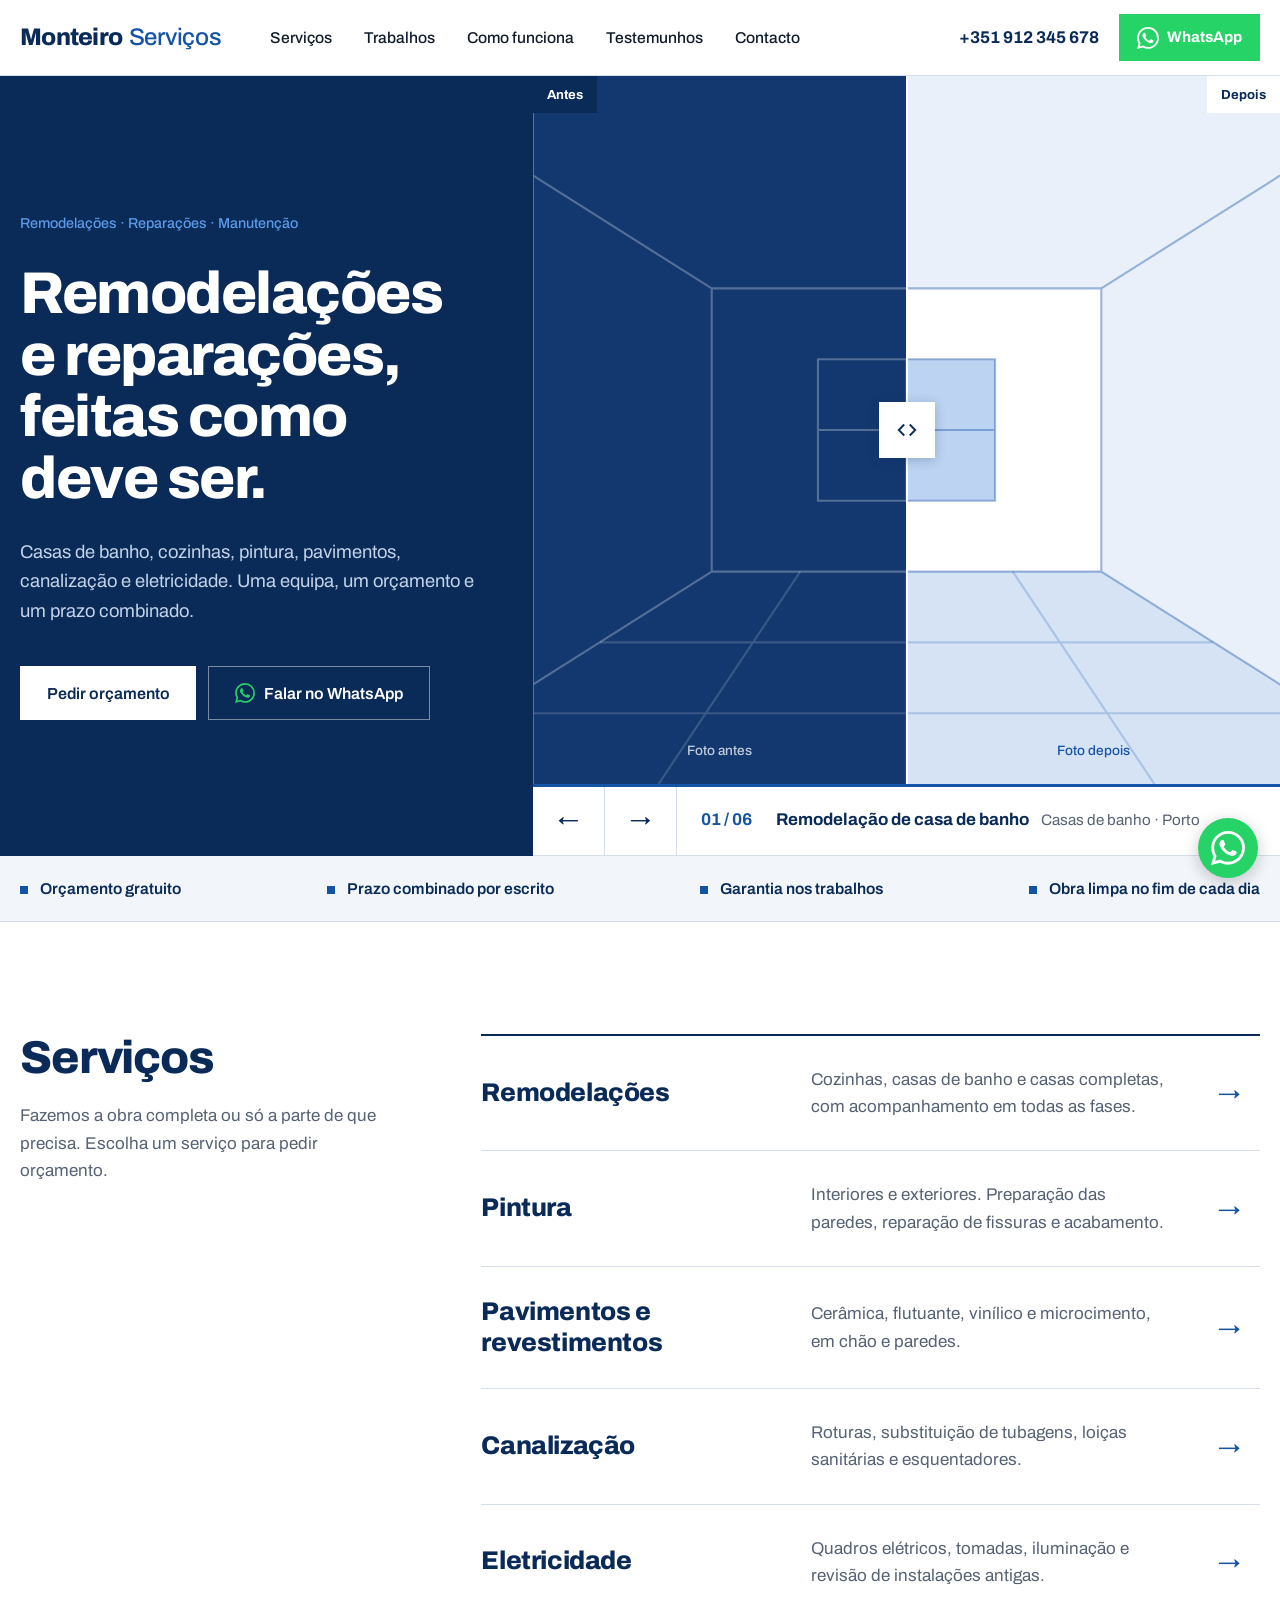
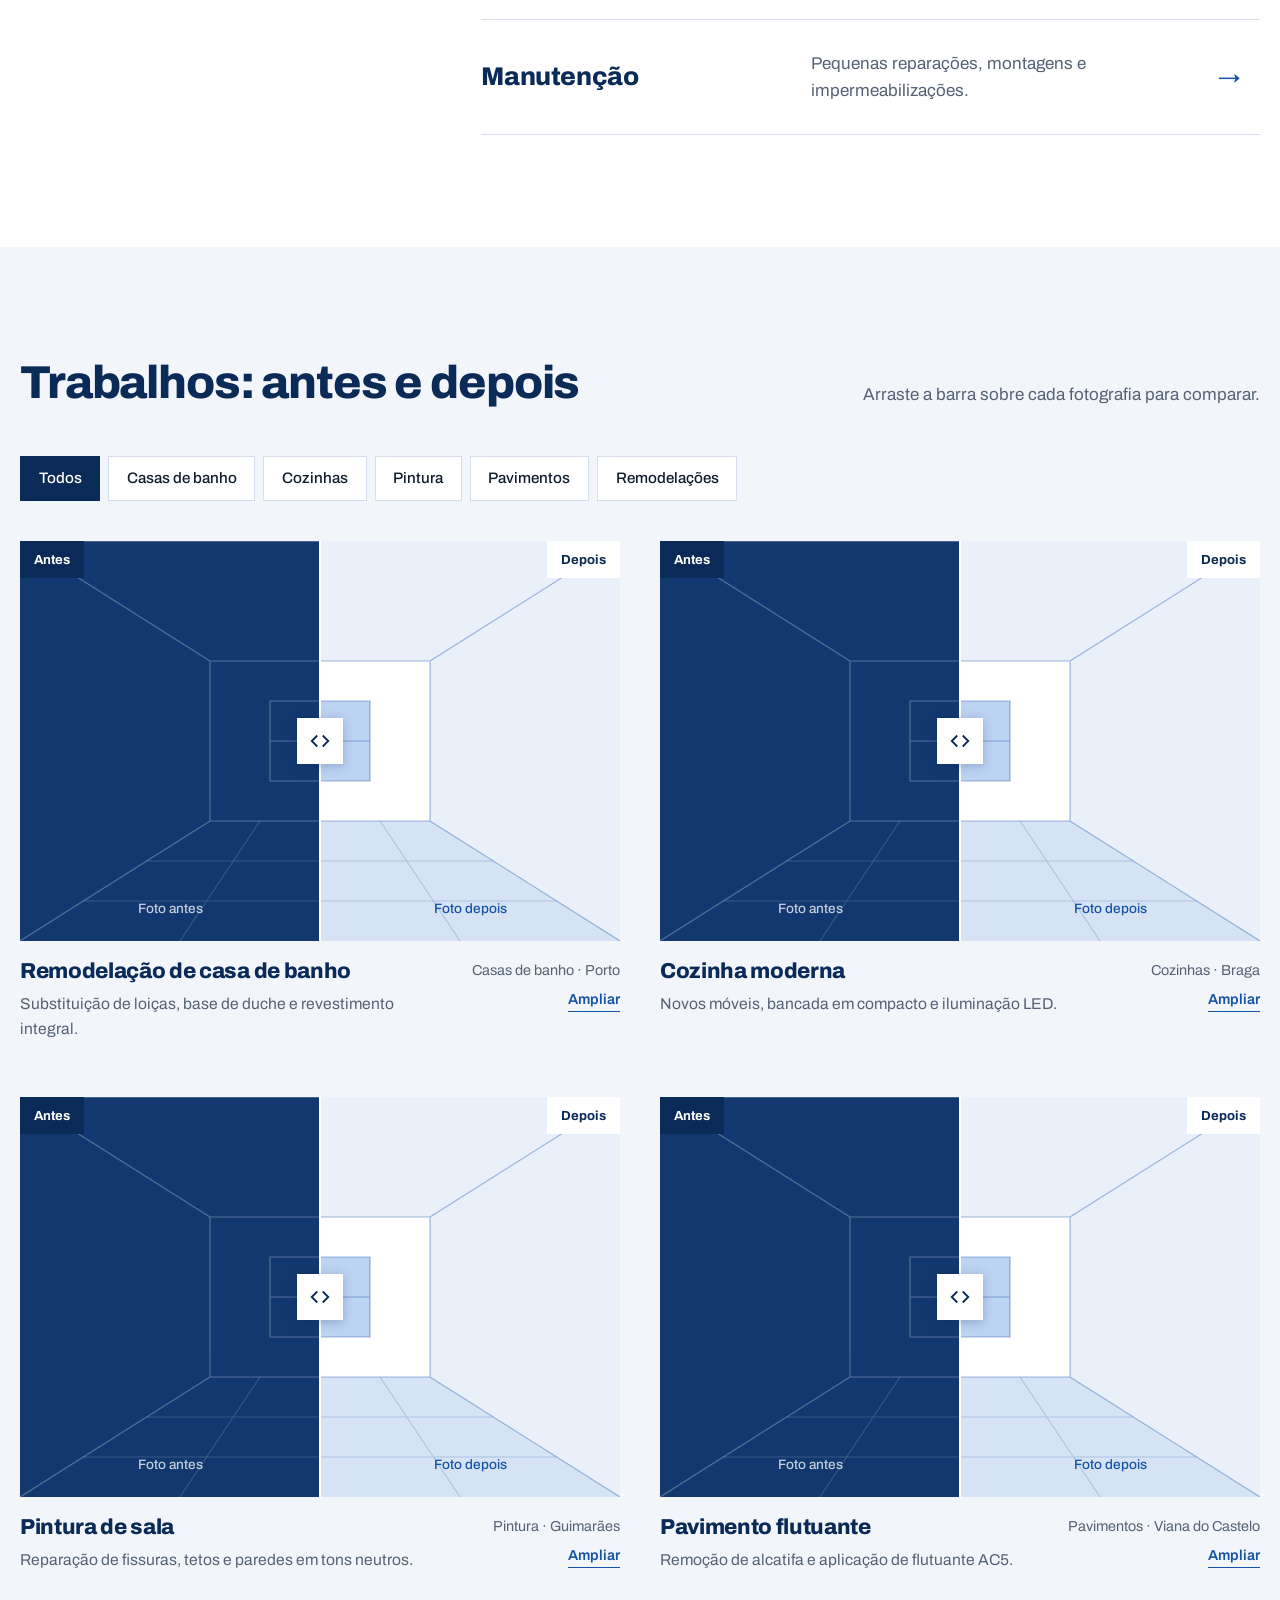
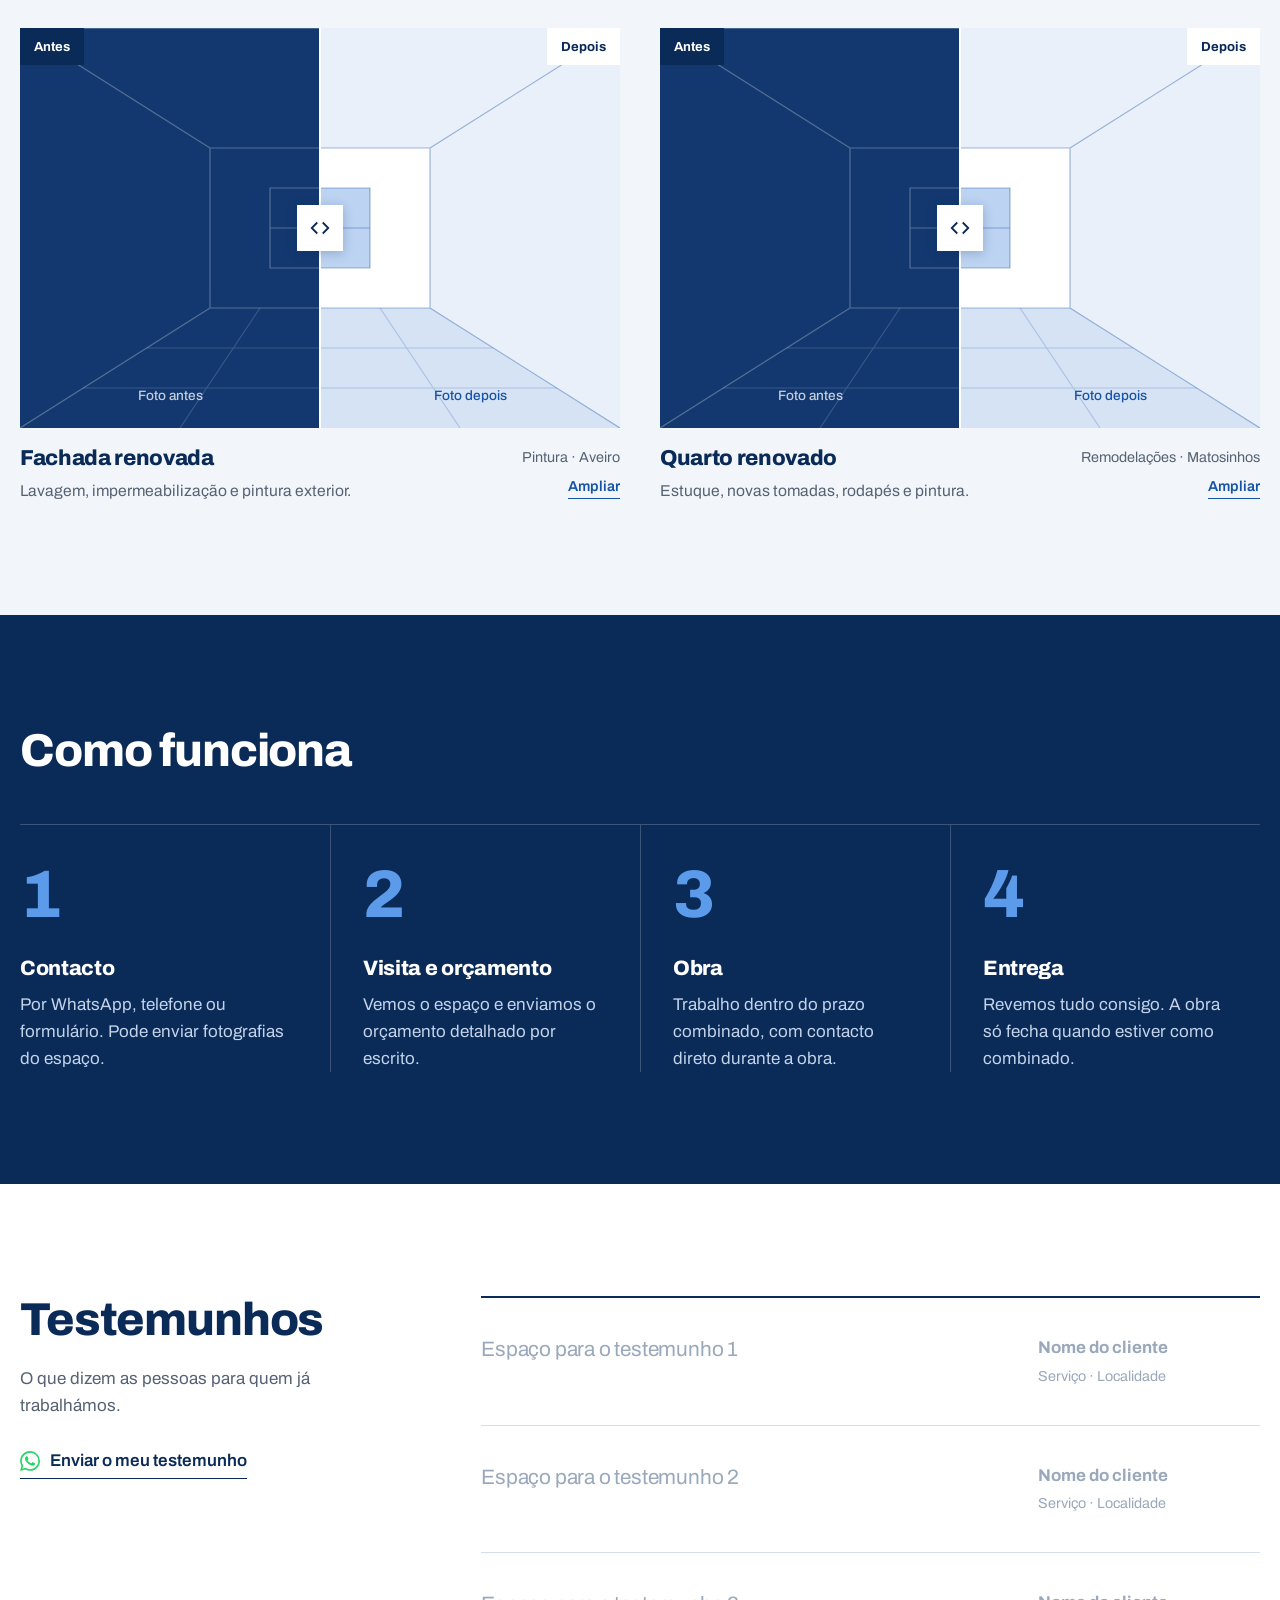
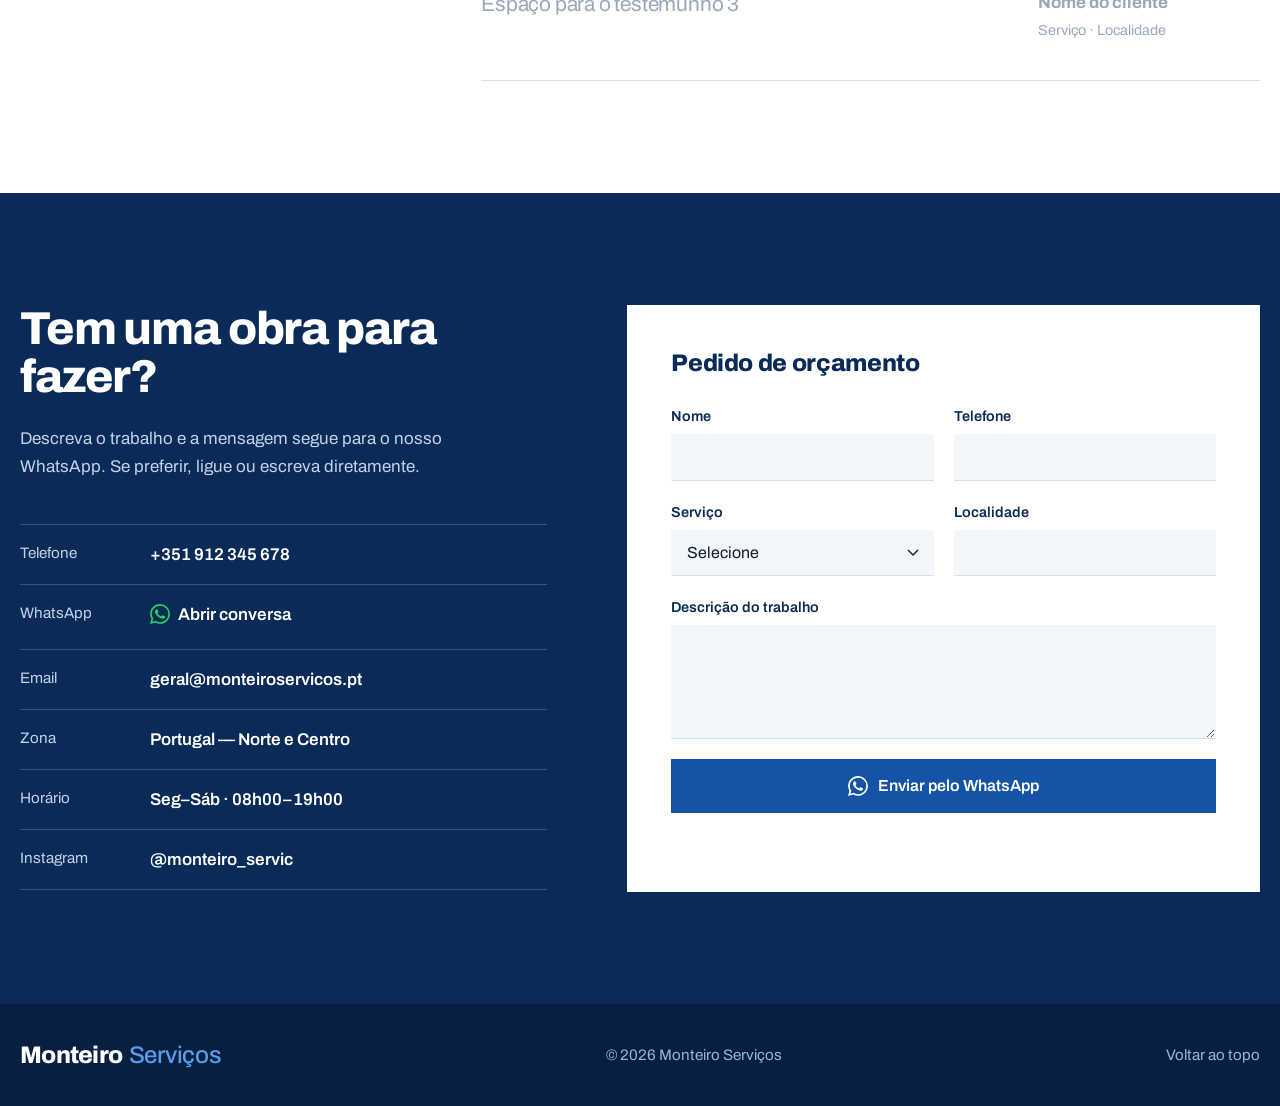
==== commit 21326a26: "Novo design: abertura dividida com antes/depois em rotação de 30 s, serviços em lista, galeria de tr" ====
--- a/index.html
+++ b/index.html
@@ -3,145 +3,140 @@
 <head>
   <meta charset="utf-8">
   <meta name="viewport" content="width=device-width, initial-scale=1">
-  <title>Monteiro Serviços | Remodelações e Manutenção</title>
+  <title>Monteiro Serviços | Remodelações e Reparações</title>
   <meta name="description" content="Monteiro Serviços: remodelações, pintura, pavimentos, canalização, eletricidade e manutenção. Veja trabalhos realizados e peça orçamento.">
-  <meta property="og:title" content="Monteiro Serviços | Remodelações e Manutenção">
+  <meta property="og:title" content="Monteiro Serviços | Remodelações e Reparações">
   <meta property="og:description" content="Trabalhos realizados, antes e depois. Peça orçamento sem compromisso.">
   <meta property="og:type" content="website">
-  <meta name="theme-color" content="#0b2d5b">
+  <meta name="theme-color" content="#0a2a57">
   <link rel="preconnect" href="https://fonts.googleapis.com">
   <link rel="preconnect" href="https://fonts.gstatic.com" crossorigin>
-  <link href="https://fonts.googleapis.com/css2?family=Barlow:wght@400;500;600;700&family=Barlow+Semi+Condensed:wght@600;700&display=swap" rel="stylesheet">
+  <link href="https://fonts.googleapis.com/css2?family=Archivo:wght@400;500;600;700;800&display=swap" rel="stylesheet">
   <link rel="stylesheet" href="css/style.css">
 </head>
 <body>
 
-  <!-- Ícone WhatsApp reutilizável -->
   <svg width="0" height="0" style="position:absolute" aria-hidden="true">
     <symbol id="i-wa" viewBox="0 0 24 24"><path d="M17.472 14.382c-.297-.149-1.758-.867-2.03-.967-.273-.099-.471-.148-.67.15-.197.297-.767.966-.94 1.164-.173.199-.347.223-.644.075-.297-.15-1.255-.463-2.39-1.475-.883-.788-1.48-1.761-1.653-2.059-.173-.297-.018-.458.13-.606.134-.133.298-.347.446-.52.149-.174.198-.298.298-.497.099-.198.05-.371-.025-.52-.075-.149-.669-1.612-.916-2.207-.242-.579-.487-.5-.669-.51-.173-.008-.371-.01-.57-.01-.198 0-.52.074-.792.372-.272.297-1.04 1.016-1.04 2.479 0 1.462 1.065 2.875 1.213 3.074.149.198 2.096 3.2 5.077 4.487.709.306 1.262.489 1.694.625.712.227 1.36.195 1.871.118.571-.085 1.758-.719 2.006-1.413.248-.694.248-1.289.173-1.413-.074-.124-.272-.198-.57-.347m-5.421 7.403h-.004a9.87 9.87 0 0 1-5.031-1.378l-.361-.214-3.741.982.998-3.648-.235-.374a9.86 9.86 0 0 1-1.51-5.26c.001-5.45 4.436-9.884 9.888-9.884 2.64 0 5.122 1.03 6.988 2.898a9.825 9.825 0 0 1 2.893 6.994c-.003 5.45-4.437 9.884-9.885 9.884m8.413-18.297A11.815 11.815 0 0 0 12.05 0C5.495 0 .16 5.335.157 11.892c0 2.096.547 4.142 1.588 5.945L.057 24l6.305-1.654a11.882 11.882 0 0 0 5.683 1.448h.005c6.554 0 11.89-5.335 11.893-11.893a11.821 11.821 0 0 0-3.48-8.413Z"/></symbol>
   </svg>
 
   <header class="header" id="topo">
-    <div class="container header__inner">
-      <a href="#topo" class="logo" aria-label="Monteiro Serviços, início">
-        <span class="logo__name">MONTEIRO</span>
-        <span class="logo__sub">Serviços</span>
-      </a>
+    <div class="wrap header__inner">
+      <a href="#topo" class="logo" aria-label="Monteiro Serviços, início">Monteiro<span>Serviços</span></a>
       <nav class="nav" id="nav" aria-label="Navegação principal">
         <a href="#servicos">Serviços</a>
         <a href="#trabalhos">Trabalhos</a>
+        <a href="#processo">Como funciona</a>
         <a href="#testemunhos">Testemunhos</a>
         <a href="#contacto">Contacto</a>
       </nav>
       <div class="header__actions">
         <a class="header__phone" data-phone href="#"></a>
-        <a class="btn btn--wa" data-whatsapp href="#"><svg class="ico"><use href="#i-wa"/></svg><span>WhatsApp</span></a>
+        <a class="wa-btn" data-whatsapp href="#" aria-label="Abrir conversa no WhatsApp"><svg><use href="#i-wa"/></svg><span>WhatsApp</span></a>
         <button class="burger" id="burger" aria-label="Abrir menu" aria-expanded="false" aria-controls="nav"><span></span><span></span></button>
       </div>
     </div>
   </header>
 
   <main>
-    <!-- Início -->
+    <!-- Abertura: texto + antes/depois em rotação -->
     <section class="hero">
-      <div class="container hero__inner">
-        <div class="hero__text">
-          <p class="kicker">Remodelações e manutenção</p>
-          <h1>Obras bem feitas, do início ao fim.</h1>
-          <p class="lead">Remodelações, pintura, pavimentos, canalização e eletricidade para casas e empresas. Orçamento sem compromisso.</p>
-          <div class="hero__cta">
-            <a href="#contacto" class="btn btn--primary">Pedir orçamento</a>
-            <a href="#trabalhos" class="btn btn--line">Ver trabalhos</a>
-          </div>
-        </div>
-        <div class="hero__visual">
-          <div class="ba ba--hero" id="heroCompare"></div>
-          <p class="hero__caption" id="heroCaption"></p>
+      <div class="hero__panel">
+        <p class="hero__label">Remodelações · Reparações · Manutenção</p>
+        <h1>Remodelações e reparações, feitas como deve ser.</h1>
+        <p class="hero__lead">Casas de banho, cozinhas, pintura, pavimentos, canalização e eletricidade. Uma equipa, um orçamento e um prazo combinado.</p>
+        <div class="hero__cta">
+          <a href="#contacto" class="btn btn--white">Pedir orçamento</a>
+          <a data-whatsapp href="#" class="btn btn--ghost"><svg class="ico"><use href="#i-wa"/></svg>Falar no WhatsApp</a>
         </div>
       </div>
-      <div class="container">
-        <ul class="facts">
-          <li><strong>Orçamento gratuito</strong><span>Visita ao local sem compromisso</span></li>
-          <li><strong>Prazos definidos</strong><span>Datas acordadas antes de começar</span></li>
-          <li><strong>Garantia</strong><span>Em todos os trabalhos realizados</span></li>
-          <li><strong>Obra limpa</strong><span>Arrumação no fim de cada dia</span></li>
-        </ul>
-      </div>
-    </section>
-
-    <!-- Serviços -->
-    <section class="section" id="servicos">
-      <div class="container">
-        <header class="section__head">
-          <p class="kicker">Serviços</p>
-          <h2>O que fazemos</h2>
-        </header>
-        <div class="services">
-          <article class="service"><span class="service__n">01</span><h3>Remodelações</h3><p>Cozinhas, casas de banho e habitações completas, com acompanhamento em todas as fases.</p></article>
-          <article class="service"><span class="service__n">02</span><h3>Pintura</h3><p>Interiores e exteriores. Preparação de superfícies, reparação de fissuras e acabamento.</p></article>
-          <article class="service"><span class="service__n">03</span><h3>Pavimentos e revestimentos</h3><p>Cerâmica, flutuante, vinílico e microcimento em pavimentos e paredes.</p></article>
-          <article class="service"><span class="service__n">04</span><h3>Canalização</h3><p>Reparação de roturas, substituição de tubagens, loiças sanitárias e esquentadores.</p></article>
-          <article class="service"><span class="service__n">05</span><h3>Eletricidade</h3><p>Quadros elétricos, tomadas, iluminação e revisão de instalações antigas.</p></article>
-          <article class="service"><span class="service__n">06</span><h3>Manutenção</h3><p>Pequenas reparações, montagens, impermeabilizações e manutenção de espaços.</p></article>
+      <div class="hero__stage">
+        <div class="ba ba--hero" id="heroCompare"></div>
+        <div class="hero__bar">
+          <span class="hero__count" id="heroCount"></span>
+          <p class="hero__title"><strong id="heroTitle"></strong><span id="heroPlace"></span></p>
+          <div class="hero__arrows">
+            <button id="heroPrev" aria-label="Trabalho anterior">←</button>
+            <button id="heroNext" aria-label="Trabalho seguinte">→</button>
+          </div>
+          <div class="hero__progress"><i id="heroProgress"></i></div>
         </div>
       </div>
     </section>
 
-    <!-- Trabalhos: antes e depois -->
+    <div class="strip">
+      <div class="wrap strip__inner">
+        <span>Orçamento gratuito</span>
+        <span>Prazo combinado por escrito</span>
+        <span>Garantia nos trabalhos</span>
+        <span>Obra limpa no fim de cada dia</span>
+      </div>
+    </div>
+
+    <!-- Serviços -->
+    <section class="section" id="servicos">
+      <div class="wrap split">
+        <div class="split__aside">
+          <h2>Serviços</h2>
+          <p>Fazemos a obra completa ou só a parte de que precisa. Escolha um serviço para pedir orçamento.</p>
+        </div>
+        <div class="srv-list">
+          <a class="srv" href="#contacto" data-servico="Remodelação"><h3>Remodelações</h3><p>Cozinhas, casas de banho e casas completas, com acompanhamento em todas as fases.</p><span class="srv__go" aria-hidden="true">→</span></a>
+          <a class="srv" href="#contacto" data-servico="Pintura"><h3>Pintura</h3><p>Interiores e exteriores. Preparação das paredes, reparação de fissuras e acabamento.</p><span class="srv__go" aria-hidden="true">→</span></a>
+          <a class="srv" href="#contacto" data-servico="Pavimentos / revestimentos"><h3>Pavimentos e revestimentos</h3><p>Cerâmica, flutuante, vinílico e microcimento, em chão e paredes.</p><span class="srv__go" aria-hidden="true">→</span></a>
+          <a class="srv" href="#contacto" data-servico="Canalização"><h3>Canalização</h3><p>Roturas, substituição de tubagens, loiças sanitárias e esquentadores.</p><span class="srv__go" aria-hidden="true">→</span></a>
+          <a class="srv" href="#contacto" data-servico="Eletricidade"><h3>Eletricidade</h3><p>Quadros elétricos, tomadas, iluminação e revisão de instalações antigas.</p><span class="srv__go" aria-hidden="true">→</span></a>
+          <a class="srv" href="#contacto" data-servico="Manutenção / reparação"><h3>Manutenção</h3><p>Pequenas reparações, montagens e impermeabilizações.</p><span class="srv__go" aria-hidden="true">→</span></a>
+        </div>
+      </div>
+    </section>
+
+    <!-- Trabalhos -->
     <section class="section section--tint" id="trabalhos">
-      <div class="container">
-        <header class="section__head section__head--split">
-          <div>
-            <p class="kicker">Trabalhos realizados</p>
-            <h2>Antes e depois</h2>
-          </div>
-          <p>Arraste a barra sobre cada imagem para comparar o estado inicial com o resultado final.</p>
-        </header>
+      <div class="wrap">
+        <div class="head">
+          <h2>Trabalhos: antes e depois</h2>
+          <p>Arraste a barra sobre cada fotografia para comparar.</p>
+        </div>
         <div class="filters" id="filters" role="tablist" aria-label="Filtrar trabalhos"></div>
         <div class="projects" id="projects"></div>
       </div>
     </section>
 
     <!-- Como funciona -->
-    <section class="section" id="processo">
-      <div class="container">
-        <header class="section__head">
-          <p class="kicker">Como funciona</p>
-          <h2>Do contacto à entrega</h2>
-        </header>
+    <section class="section section--dark" id="processo">
+      <div class="wrap">
+        <div class="head"><h2>Como funciona</h2></div>
         <ol class="steps">
           <li><span>1</span><h3>Contacto</h3><p>Por WhatsApp, telefone ou formulário. Pode enviar fotografias do espaço.</p></li>
-          <li><span>2</span><h3>Visita e orçamento</h3><p>Avaliamos no local e enviamos um orçamento detalhado por escrito.</p></li>
-          <li><span>3</span><h3>Execução</h3><p>Trabalho dentro do prazo combinado, com contacto direto durante a obra.</p></li>
-          <li><span>4</span><h3>Entrega</h3><p>Revisão final consigo. A obra só termina quando estiver tudo como combinado.</p></li>
+          <li><span>2</span><h3>Visita e orçamento</h3><p>Vemos o espaço e enviamos o orçamento detalhado por escrito.</p></li>
+          <li><span>3</span><h3>Obra</h3><p>Trabalho dentro do prazo combinado, com contacto direto durante a obra.</p></li>
+          <li><span>4</span><h3>Entrega</h3><p>Revemos tudo consigo. A obra só fecha quando estiver como combinado.</p></li>
         </ol>
       </div>
     </section>
 
     <!-- Testemunhos -->
-    <section class="section section--tint" id="testemunhos">
-      <div class="container">
-        <header class="section__head section__head--split">
-          <div>
-            <p class="kicker">Testemunhos</p>
-            <h2>A opinião de quem já trabalhou connosco</h2>
-          </div>
-          <a class="btn btn--line" data-whatsapp-review href="#">Deixar o meu testemunho</a>
-        </header>
+    <section class="section" id="testemunhos">
+      <div class="wrap split">
+        <div class="split__aside">
+          <h2>Testemunhos</h2>
+          <p>O que dizem as pessoas para quem já trabalhámos.</p>
+          <a class="link-wa" data-whatsapp-review href="#"><svg class="ico"><use href="#i-wa"/></svg>Enviar o meu testemunho</a>
+        </div>
         <div class="testimonials" id="testimonials"></div>
       </div>
     </section>
 
     <!-- Contacto -->
-    <section class="section" id="contacto">
-      <div class="container contact">
+    <section class="section section--dark contact-section" id="contacto">
+      <div class="wrap contact">
         <div class="contact__info">
-          <p class="kicker">Contacto</p>
-          <h2>Pedir orçamento</h2>
-          <p>Preencha o formulário e a mensagem é enviada para o nosso WhatsApp. Também pode ligar ou escrever diretamente.</p>
+          <h2>Tem uma obra para fazer?</h2>
+          <p>Descreva o trabalho e a mensagem segue para o nosso WhatsApp. Se preferir, ligue ou escreva diretamente.</p>
           <dl class="contact__list">
             <div><dt>Telefone</dt><dd><a data-phone href="#"></a></dd></div>
-            <div><dt>WhatsApp</dt><dd><a data-whatsapp href="#" class="wa-link"><svg class="ico"><use href="#i-wa"/></svg>Abrir conversa</a></dd></div>
+            <div><dt>WhatsApp</dt><dd><a data-whatsapp href="#" class="contact__wa"><svg class="ico"><use href="#i-wa"/></svg>Abrir conversa</a></dd></div>
             <div><dt>Email</dt><dd><a data-email href="#"></a></dd></div>
             <div><dt>Zona</dt><dd data-area></dd></div>
             <div><dt>Horário</dt><dd data-hours></dd></div>
@@ -149,6 +144,7 @@
           </dl>
         </div>
         <form class="form" id="quoteForm" novalidate>
+          <h3>Pedido de orçamento</h3>
           <div class="form__row">
             <label>Nome<input name="nome" required autocomplete="name"></label>
             <label>Telefone<input name="telefone" required type="tel" autocomplete="tel"></label>
@@ -158,8 +154,6 @@
               <select name="servico" required>
                 <option value="">Selecione</option>
                 <option>Remodelação</option>
-                <option>Cozinha</option>
-                <option>Casa de banho</option>
                 <option>Pintura</option>
                 <option>Pavimentos / revestimentos</option>
                 <option>Canalização</option>
@@ -171,7 +165,7 @@
             <label>Localidade<input name="local"></label>
           </div>
           <label>Descrição do trabalho<textarea name="mensagem" rows="5" required></textarea></label>
-          <button class="btn btn--primary btn--block" type="submit"><svg class="ico"><use href="#i-wa"/></svg>Enviar pelo WhatsApp</button>
+          <button class="btn btn--blue btn--block" type="submit"><svg class="ico"><use href="#i-wa"/></svg>Enviar pelo WhatsApp</button>
           <p class="form__note" id="formNote" role="status"></p>
         </form>
       </div>
@@ -179,26 +173,23 @@
   </main>
 
   <footer class="footer">
-    <div class="container footer__inner">
-      <div class="logo logo--light"><span class="logo__name">MONTEIRO</span><span class="logo__sub">Serviços</span></div>
+    <div class="wrap footer__inner">
+      <span class="logo logo--light">Monteiro<span>Serviços</span></span>
       <p>© <span id="year"></span> Monteiro Serviços</p>
-      <a data-whatsapp href="#" class="footer__wa"><svg class="ico"><use href="#i-wa"/></svg>WhatsApp</a>
+      <a href="#topo">Voltar ao topo</a>
     </div>
   </footer>
 
-  <!-- WhatsApp: acesso direto ao chat -->
-  <a class="wa-fab" data-whatsapp href="#" aria-label="Abrir conversa no WhatsApp">
-    <svg><use href="#i-wa"/></svg>
-  </a>
+  <a class="wa-fab" data-whatsapp href="#" aria-label="Abrir conversa no WhatsApp"><svg><use href="#i-wa"/></svg></a>
 
   <div class="lightbox" id="lightbox" aria-hidden="true" role="dialog" aria-modal="true" aria-label="Trabalho em detalhe">
     <button class="lightbox__close" id="lightboxClose" aria-label="Fechar">×</button>
-    <button class="lightbox__nav lightbox__nav--prev" id="lightboxPrev" aria-label="Anterior">‹</button>
+    <button class="lightbox__nav lightbox__nav--prev" id="lightboxPrev" aria-label="Anterior">←</button>
     <div class="lightbox__body">
       <div class="ba ba--lg" id="lightboxCompare"></div>
       <div class="lightbox__caption" id="lightboxCaption"></div>
     </div>
-    <button class="lightbox__nav lightbox__nav--next" id="lightboxNext" aria-label="Seguinte">›</button>
+    <button class="lightbox__nav lightbox__nav--next" id="lightboxNext" aria-label="Seguinte">→</button>
   </div>
 
   <script src="js/config.js"></script>
--- a/css/style.css
+++ b/css/style.css
@@ -1,276 +1,281 @@
 /* Monteiro Serviços */
 :root {
-  --blue-900: #0b2d5b;
-  --blue-700: #134a8e;
-  --blue-500: #1f6fd1;
-  --blue-50:  #f1f5fb;
-  --ink: #14202f;
-  --muted: #5a6676;
-  --line: #d9e1ec;
-  --white: #ffffff;
+  --navy: #0a2a57;
+  --blue: #1553a6;
+  --sky: #5b9bea;
+  --tint: #f2f6fb;
+  --ink: #111c2b;
+  --muted: #566274;
+  --line: #d5deea;
+  --white: #fff;
   --wa: #25d366;
-  --header-h: 72px;
+  --header-h: 76px;
+  --gutter: max(20px, calc((100vw - 1240px) / 2));
 }
 
 *, *::before, *::after { box-sizing: border-box; border-radius: 0; }
 html { scroll-behavior: smooth; scroll-padding-top: var(--header-h); }
-body {
-  margin: 0; font-family: "Barlow", system-ui, sans-serif; font-size: 17px; line-height: 1.6;
-  color: var(--ink); background: var(--white); -webkit-font-smoothing: antialiased;
-}
+body { margin: 0; font: 400 17px/1.6 "Archivo", system-ui, sans-serif; color: var(--ink); background: var(--white); -webkit-font-smoothing: antialiased; }
 body.no-scroll { overflow: hidden; }
 img { max-width: 100%; display: block; }
 a { color: inherit; text-decoration: none; }
-h1, h2, h3 { font-family: "Barlow Semi Condensed", "Barlow", sans-serif; font-weight: 700; line-height: 1.1; margin: 0 0 .5em; color: var(--blue-900); }
-h1 { font-size: clamp(2.4rem, 5vw, 3.9rem); }
-h2 { font-size: clamp(1.9rem, 3.4vw, 2.6rem); }
-h3 { font-size: 1.25rem; }
-p { margin: 0 0 1em; }
-
-.container { width: min(1180px, 100% - 32px); margin-inline: auto; }
-.kicker { font-size: .85rem; font-weight: 600; letter-spacing: .08em; text-transform: uppercase; color: var(--blue-500); margin-bottom: .75rem; }
-.lead { font-size: 1.15rem; color: var(--muted); max-width: 32em; }
+button { font: inherit; }
+h1, h2, h3 { margin: 0; font-weight: 800; letter-spacing: -.025em; line-height: 1.05; color: var(--navy); }
+h1 { font-size: clamp(2.5rem, 4.6vw, 4.2rem); }
+h2 { font-size: clamp(2rem, 3.6vw, 3rem); }
+h3 { font-size: 1.3rem; letter-spacing: -.015em; line-height: 1.2; }
+p { margin: 0; }
+.wrap { padding-inline: var(--gutter); }
 .ico { width: 20px; height: 20px; fill: currentColor; flex: none; }
 
 /* Botões */
 .btn {
-  display: inline-flex; align-items: center; justify-content: center; gap: .6rem;
-  padding: .85rem 1.5rem; font: 600 1rem/1.2 "Barlow", sans-serif; border: 1.5px solid transparent;
-  cursor: pointer; transition: background .2s, color .2s, border-color .2s;
-}
-.btn--primary { background: var(--blue-700); color: var(--white); }
-.btn--primary:hover { background: var(--blue-900); }
-.btn--line { border-color: var(--blue-700); color: var(--blue-700); background: transparent; }
-.btn--line:hover { background: var(--blue-700); color: var(--white); }
-.btn--wa { background: var(--wa); color: #fff; padding: .6rem 1rem; }
-.btn--wa:hover { background: #1ebe5a; }
+  display: inline-flex; align-items: center; justify-content: center; gap: .6rem; padding: 1rem 1.6rem;
+  font-weight: 600; font-size: 1rem; line-height: 1.2; border: 1.5px solid transparent; cursor: pointer; transition: background .2s, color .2s, border-color .2s;
+}
+.btn--white { background: var(--white); color: var(--navy); }
+.btn--white:hover { background: var(--sky); color: var(--navy); }
+.btn--ghost { border-color: rgba(255,255,255,.45); color: var(--white); }
+.btn--ghost:hover { border-color: var(--white); background: rgba(255,255,255,.08); }
+.btn--ghost .ico { fill: var(--wa); }
+.btn--blue { background: var(--blue); color: var(--white); }
+.btn--blue:hover { background: var(--navy); }
 .btn--block { width: 100%; }
 
 /* Cabeçalho */
-.header {
-  position: fixed; inset: 0 0 auto; z-index: 50; height: var(--header-h); background: var(--white);
-  border-bottom: 1px solid var(--line); display: flex; align-items: center;
-}
-.header__inner { display: flex; align-items: center; gap: 40px; }
-.logo { display: flex; flex-direction: column; line-height: 1; color: var(--blue-900); }
-.logo__name { font: 700 1.45rem/1 "Barlow Semi Condensed", sans-serif; letter-spacing: .06em; }
-.logo__sub { font-size: .8rem; letter-spacing: .32em; text-transform: uppercase; color: var(--blue-500); margin-top: 4px; }
-.logo--light, .logo--light .logo__name { color: var(--white); }
-.logo--light .logo__sub { color: #9fbbe3; }
-.nav { display: flex; gap: 30px; font-weight: 500; margin-right: auto; }
-.nav a { padding: 6px 0; border-bottom: 2px solid transparent; transition: border-color .2s, color .2s; }
-.nav a:hover { color: var(--blue-700); border-color: var(--blue-700); }
-.header__actions { display: flex; align-items: center; gap: 18px; }
-.header__phone { font-weight: 600; color: var(--blue-900); }
-.burger { display: none; width: 44px; height: 44px; background: none; border: 0; cursor: pointer; padding: 12px 10px; }
-.burger span { display: block; height: 2px; background: var(--blue-900); margin: 6px 0; transition: transform .25s; }
+.header { position: fixed; inset: 0 0 auto; z-index: 50; height: var(--header-h); background: var(--white); border-bottom: 1px solid var(--line); }
+.header__inner { height: 100%; display: flex; align-items: center; gap: 48px; }
+.logo { font-weight: 800; font-size: 1.5rem; letter-spacing: -.03em; color: var(--navy); display: inline-flex; align-items: baseline; gap: .4rem; }
+.logo span { font-weight: 500; color: var(--blue); letter-spacing: -.01em; }
+.logo--light { color: var(--white); }
+.logo--light span { color: var(--sky); }
+.nav { display: flex; gap: 32px; font-weight: 500; font-size: .98rem; margin-right: auto; }
+.nav a { position: relative; padding: 4px 0; }
+.nav a::after { content: ""; position: absolute; left: 0; right: 0; bottom: -2px; height: 2px; background: var(--blue); transform: scaleX(0); transform-origin: left; transition: transform .2s; }
+.nav a:hover::after { transform: scaleX(1); }
+.header__actions { display: flex; align-items: center; gap: 20px; }
+.header__phone { font-weight: 700; color: var(--navy); }
+.wa-btn { display: inline-flex; align-items: center; gap: .55rem; background: var(--wa); color: #fff; font-weight: 700; font-size: .95rem; padding: .7rem 1.1rem; transition: background .2s; }
+.wa-btn:hover { background: #1db954; }
+.wa-btn svg { width: 22px; height: 22px; fill: #fff; }
+.burger { display: none; width: 44px; height: 44px; background: none; border: 0; cursor: pointer; padding: 12px 9px; }
+.burger span { display: block; height: 2px; background: var(--navy); margin: 6px 0; transition: transform .25s; }
 .burger.is-open span:first-child { transform: translateY(4px) rotate(45deg); }
 .burger.is-open span:last-child { transform: translateY(-4px) rotate(-45deg); }
 
-/* Início */
-.hero { padding: calc(var(--header-h) + 64px) 0 0; }
-.hero__inner { display: grid; grid-template-columns: 1fr 1.1fr; gap: 64px; align-items: center; }
-.hero__cta { display: flex; flex-wrap: wrap; gap: 12px; margin-top: 2rem; }
-.hero__caption { font-size: .9rem; color: var(--muted); margin: 10px 0 0; }
-.facts {
-  list-style: none; padding: 0; margin: 72px 0 0; display: grid; grid-template-columns: repeat(4, 1fr);
-  border-top: 1px solid var(--line); border-bottom: 1px solid var(--line);
-}
-.facts li { padding: 26px 24px; border-left: 1px solid var(--line); }
-.facts li:first-child { border-left: 0; padding-left: 0; }
-.facts strong { display: block; color: var(--blue-900); font-size: 1.05rem; }
-.facts span { color: var(--muted); font-size: .95rem; }
+/* Abertura */
+.hero { margin-top: var(--header-h); display: grid; grid-template-columns: minmax(0, 5fr) minmax(0, 7fr); min-height: min(780px, calc(100vh - var(--header-h))); background: var(--navy); }
+.hero__panel { padding: 72px 56px 72px var(--gutter); display: flex; flex-direction: column; justify-content: center; color: #fff; }
+.hero__label { font-size: .9rem; font-weight: 500; color: var(--sky); margin-bottom: 28px; }
+.hero h1 { color: #fff; }
+.hero__lead { margin-top: 28px; font-size: 1.15rem; color: #c3d3ea; max-width: 30em; }
+.hero__cta { margin-top: 40px; display: flex; flex-wrap: wrap; gap: 12px; }
+.hero__stage { display: flex; flex-direction: column; background: var(--white); min-height: 460px; }
+.hero__bar { position: relative; display: flex; align-items: center; gap: 24px; padding: 0 0 0 28px; height: 72px; border-bottom: 1px solid var(--line); }
+.hero__count { font-weight: 700; color: var(--blue); font-variant-numeric: tabular-nums; }
+.hero__title { flex: 1; min-width: 0; white-space: nowrap; overflow: hidden; text-overflow: ellipsis; }
+.hero__title strong { color: var(--navy); margin-right: 12px; }
+.hero__title span { color: var(--muted); font-size: .95rem; }
+.hero__arrows { display: flex; align-self: stretch; }
+.hero__arrows button { width: 72px; border: 0; border-left: 1px solid var(--line); background: var(--white); color: var(--navy); font-size: 1.3rem; cursor: pointer; transition: background .2s, color .2s; }
+.hero__arrows button:hover { background: var(--navy); color: #fff; }
+.hero__progress { position: absolute; left: 0; right: 0; top: 0; height: 3px; background: var(--line); }
+.hero__progress i { display: block; height: 100%; background: var(--blue); transform: scaleX(0); transform-origin: left; }
+
+.strip { background: var(--tint); border-bottom: 1px solid var(--line); }
+.strip__inner { display: flex; flex-wrap: wrap; justify-content: space-between; gap: 8px 32px; padding-block: 20px; font-weight: 600; font-size: .98rem; color: var(--navy); }
+.strip span::before { content: ""; display: inline-block; width: 8px; height: 8px; background: var(--blue); margin-right: 12px; vertical-align: middle; }
 
 /* Secções */
-.section { padding: 96px 0; }
-.section--tint { background: var(--blue-50); }
-.section__head { margin-bottom: 48px; max-width: 720px; }
-.section__head--split { max-width: none; display: flex; justify-content: space-between; align-items: flex-end; gap: 32px; }
-.section__head--split > p { max-width: 380px; color: var(--muted); margin: 0; }
-.section__head h2 { margin: 0; }
-
-/* Serviços: grelha com linhas */
-.services { display: grid; grid-template-columns: repeat(3, 1fr); border-top: 1px solid var(--line); border-left: 1px solid var(--line); }
-.service { padding: 36px 32px; border-right: 1px solid var(--line); border-bottom: 1px solid var(--line); transition: background .2s; }
-.service:hover { background: var(--blue-50); }
-.service__n { display: block; font: 600 .9rem "Barlow", sans-serif; color: var(--blue-500); margin-bottom: 18px; }
-.service p { color: var(--muted); margin: 0; }
+.section { padding-block: 112px; }
+.section--tint { background: var(--tint); }
+.section--dark { background: var(--navy); color: #c3d3ea; }
+.section--dark h2, .section--dark h3 { color: #fff; }
+.head { display: flex; justify-content: space-between; align-items: flex-end; gap: 32px; margin-bottom: 48px; }
+.head p { color: var(--muted); }
+.split { display: grid; grid-template-columns: minmax(0, 4fr) minmax(0, 8fr); gap: 72px; align-items: start; }
+.split__aside { position: sticky; top: calc(var(--header-h) + 40px); }
+.split__aside p { margin-top: 20px; color: var(--muted); max-width: 24em; }
+
+/* Serviços em lista */
+.srv-list { border-top: 2px solid var(--navy); }
+.srv { display: grid; grid-template-columns: minmax(0, 5fr) minmax(0, 6fr) 40px; gap: 32px; align-items: center; padding: 30px 20px 30px 0; border-bottom: 1px solid var(--line); transition: background .2s, padding .2s; }
+.srv h3 { font-size: 1.6rem; transition: color .2s; }
+.srv p { color: var(--muted); }
+.srv__go { font-size: 1.4rem; color: var(--blue); text-align: right; transition: transform .2s; }
+.srv:hover { background: var(--tint); padding-left: 20px; }
+.srv:hover h3 { color: var(--blue); }
+.srv:hover .srv__go { transform: translateX(6px); }
 
 /* Comparador antes/depois */
-.ba {
-  --pos: 50%; position: relative; aspect-ratio: 4 / 3; overflow: hidden; user-select: none;
-  touch-action: pan-y; cursor: ew-resize; background: #dfe6ef;
-}
-.ba--hero { aspect-ratio: 5 / 4; }
+.ba { --pos: 50%; position: relative; aspect-ratio: 3 / 2; overflow: hidden; user-select: none; touch-action: pan-y; cursor: ew-resize; background: var(--navy); transition: opacity .35s; }
+.ba.is-swapping { opacity: 0; }
+.ba--hero { aspect-ratio: auto; flex: 1; }
 .ba--lg { aspect-ratio: 16 / 10; width: min(1100px, 92vw); max-height: 74vh; }
 .ba__img { position: absolute; inset: 0; }
 .ba__img img { width: 100%; height: 100%; object-fit: cover; pointer-events: none; }
 .ba__img--before { clip-path: inset(0 calc(100% - var(--pos)) 0 0); }
 .ba__ph { display: none; }
 .ba__img.is-missing img { display: none; }
-.ba__img.is-missing .ba__ph {
-  position: absolute; inset: 0; display: flex; flex-direction: column; align-items: center; justify-content: center; gap: 4px; text-align: center;
-}
-.ba__img--before.is-missing .ba__ph { background: #c9d3e0; color: var(--blue-900); padding: 20px 50% 20px 20px; }
-.ba__img--after.is-missing .ba__ph { background: #eef2f8; color: var(--blue-700); padding: 20px 20px 20px 50%; }
-.ba__ph span { font-weight: 600; font-size: .95rem; }
-.ba__ph small { font-size: .75rem; opacity: .75; word-break: break-all; }
-.ba__tag {
-  position: absolute; bottom: 0; z-index: 3; padding: 6px 12px; font-size: .8rem; font-weight: 600;
-  background: var(--blue-900); color: #fff; pointer-events: none;
-}
-.ba__tag--before { left: 0; }
-.ba__tag--after { right: 0; background: var(--white); color: var(--blue-900); }
+.ba__img.is-missing .ba__ph { position: absolute; inset: 0; display: flex; align-items: flex-end; padding: 0 0 22px; background-size: cover; background-position: center; font-size: .85rem; font-weight: 500; }
+.ba__img.is-missing .ba__ph span { width: 50%; text-align: center; }
+/* Espaços reservados: desenho técnico de uma divisão */
+.ba__img--before.is-missing .ba__ph {
+  color: rgba(255,255,255,.75); background-color: #12386f;
+  background-image: url("data:image/svg+xml,%3Csvg xmlns='http://www.w3.org/2000/svg' viewBox='0 0 600 400' preserveAspectRatio='xMidYMid slice'%3E%3Cg fill='none' stroke='%23fff' stroke-opacity='.28' stroke-width='1.2'%3E%3Cpath d='M190 120h220v160H190zM0 0l190 120M600 0L410 120M0 400l190-120M600 400L410 280'/%3E%3Cpath d='M250 160h100v80H250zM300 160v80M250 200h100'/%3E%3Cpath d='M127 320h346M63 360h474M240 280L160 400M300 280v120M360 280l80 120' stroke-opacity='.16'/%3E%3C/g%3E%3C/svg%3E");
+}
+.ba__img--after.is-missing .ba__ph {
+  justify-content: flex-end; color: var(--blue); background-color: #e9f0fa;
+  background-image: url("data:image/svg+xml,%3Csvg xmlns='http://www.w3.org/2000/svg' viewBox='0 0 600 400' preserveAspectRatio='xMidYMid slice'%3E%3Cpath d='M190 120h220v160H190z' fill='%23fff'/%3E%3Cpath d='M0 400l190-120h220l190 120z' fill='%23d6e3f5'/%3E%3Cpath d='M250 160h100v80H250z' fill='%23bcd3f2'/%3E%3Cg fill='none' stroke='%231553a6' stroke-opacity='.4' stroke-width='1.2'%3E%3Cpath d='M190 120h220v160H190zM0 0l190 120M600 0L410 120M0 400l190-120M600 400L410 280'/%3E%3Cpath d='M250 160h100v80H250zM300 160v80M250 200h100'/%3E%3Cpath d='M127 320h346M63 360h474M240 280L160 400M300 280v120M360 280l80 120' stroke-opacity='.22'/%3E%3C/g%3E%3C/svg%3E");
+}
+.ba__tag { position: absolute; top: 0; z-index: 3; padding: 8px 14px; font-size: .82rem; font-weight: 700; pointer-events: none; }
+.ba__tag--before { left: 0; background: var(--navy); color: #fff; }
+.ba__tag--after { right: 0; background: var(--white); color: var(--navy); }
 .ba__handle { position: absolute; top: 0; bottom: 0; left: var(--pos); width: 2px; margin-left: -1px; background: #fff; z-index: 4; outline: none; }
-.ba__knob {
-  position: absolute; top: 50%; left: 50%; transform: translate(-50%, -50%); width: 40px; height: 40px;
-  background: var(--white); border: 1px solid var(--line); color: var(--blue-900);
-  display: grid; place-items: center; font-size: .85rem; font-weight: 700;
-}
-.ba__handle:focus-visible .ba__knob { outline: 2px solid var(--blue-500); outline-offset: 2px; }
-
-/* Filtros */
-.filters { display: flex; flex-wrap: wrap; gap: 0; margin-bottom: 32px; border-bottom: 1px solid var(--line); }
-.chip {
-  font: 500 .98rem "Barlow", sans-serif; padding: .7rem 1.1rem; background: none; border: 0;
-  border-bottom: 2px solid transparent; margin-bottom: -1px; color: var(--muted); cursor: pointer;
-}
-.chip:hover { color: var(--blue-900); }
-.chip.is-active { color: var(--blue-900); border-bottom-color: var(--blue-700); font-weight: 600; }
+.ba__knob { position: absolute; top: 50%; left: 50%; transform: translate(-50%, -50%); width: 46px; height: 46px; background: var(--white); display: grid; place-items: center; box-shadow: 0 2px 10px rgba(10,42,87,.25); }
+.ba__knob svg { width: 22px; height: 22px; fill: none; stroke: var(--navy); stroke-width: 2; }
+.ba--hero .ba__knob { width: 56px; height: 56px; }
+.ba__handle:focus-visible .ba__knob { outline: 2px solid var(--sky); outline-offset: 3px; }
 
 /* Trabalhos */
-.projects { display: grid; grid-template-columns: repeat(3, 1fr); gap: 28px; }
-.project { background: var(--white); border: 1px solid var(--line); }
-.project__body { display: flex; justify-content: space-between; align-items: flex-start; gap: 12px; padding: 18px 20px 22px; }
-.project__cat { font-size: .85rem; color: var(--blue-500); font-weight: 500; }
-.project h3 { margin: .25rem 0 .35rem; font-size: 1.15rem; }
-.project p { color: var(--muted); font-size: .95rem; margin: 0; }
-.project__open {
-  flex: none; width: 38px; height: 38px; border: 1px solid var(--line); background: var(--white);
-  color: var(--blue-900); font-size: 1rem; cursor: pointer; transition: all .2s;
-}
-.project__open:hover { background: var(--blue-700); color: #fff; border-color: var(--blue-700); }
-
-/* Passos */
-.steps { list-style: none; padding: 0; margin: 0; display: grid; grid-template-columns: repeat(4, 1fr); gap: 32px; }
-.steps li { border-top: 2px solid var(--blue-700); padding-top: 22px; }
-.steps span { font: 700 2rem/1 "Barlow Semi Condensed", sans-serif; color: var(--blue-500); display: block; margin-bottom: 14px; }
-.steps p { color: var(--muted); margin: 0; }
+.filters { display: flex; flex-wrap: wrap; gap: 8px; margin-bottom: 40px; }
+.chip { font-weight: 500; font-size: .95rem; padding: .6rem 1.1rem; background: var(--white); border: 1px solid var(--line); color: var(--ink); cursor: pointer; transition: all .2s; }
+.chip:hover { border-color: var(--navy); }
+.chip.is-active { background: var(--navy); border-color: var(--navy); color: #fff; }
+.projects { display: grid; grid-template-columns: repeat(2, minmax(0, 1fr)); gap: 56px 40px; }
+.project__body { display: flex; justify-content: space-between; gap: 24px; padding-top: 18px; }
+.project h3 { font-size: 1.35rem; }
+.project p { color: var(--muted); margin-top: 6px; font-size: .98rem; }
+.project__meta { flex: none; text-align: right; font-size: .9rem; color: var(--muted); display: flex; flex-direction: column; align-items: flex-end; gap: 6px; }
+.project__open { background: none; border: 0; padding: 0; color: var(--blue); font-weight: 600; font-size: .9rem; cursor: pointer; border-bottom: 1px solid currentColor; }
+.project__open:hover { color: var(--navy); }
+
+/* Como funciona */
+.steps { list-style: none; padding: 0; margin: 0; display: grid; grid-template-columns: repeat(4, 1fr); border-top: 1px solid rgba(255,255,255,.2); }
+.steps li { padding: 36px 32px 0 0; }
+.steps li + li { padding-left: 32px; border-left: 1px solid rgba(255,255,255,.2); }
+.steps span { display: block; font-size: 4.2rem; font-weight: 800; line-height: 1; letter-spacing: -.04em; color: var(--sky); margin-bottom: 28px; }
+.steps h3 { margin-bottom: 10px; }
 
 /* Testemunhos */
-.testimonials { display: grid; grid-template-columns: repeat(3, 1fr); gap: 28px; }
-.testimonial { background: var(--white); border: 1px solid var(--line); padding: 32px; display: flex; flex-direction: column; }
-.testimonial blockquote { margin: 0 0 28px; font-size: 1.05rem; color: var(--ink); flex: 1; }
-.testimonial blockquote::before { content: "“"; display: block; font: 700 3rem/0.8 Georgia, serif; color: var(--blue-500); margin-bottom: 8px; }
-.testimonial footer { display: flex; align-items: center; gap: 14px; border-top: 1px solid var(--line); padding-top: 18px; }
-.testimonial__photo { width: 48px; height: 48px; object-fit: cover; flex: none; background: var(--blue-50); }
-.testimonial__initial { width: 48px; height: 48px; flex: none; display: grid; place-items: center; background: var(--blue-900); color: #fff; font-weight: 600; }
-.testimonial strong { display: block; color: var(--blue-900); }
-.testimonial small { color: var(--muted); }
-.testimonial--empty { border-style: dashed; align-items: center; justify-content: center; text-align: center; min-height: 240px; color: var(--muted); background: transparent; }
-.testimonial--empty strong { color: var(--blue-900); margin-bottom: 6px; }
+.testimonials { display: grid; gap: 0; border-top: 2px solid var(--navy); }
+.testimonial { margin: 0; padding: 36px 0; border-bottom: 1px solid var(--line); display: grid; grid-template-columns: minmax(0, 7fr) minmax(0, 3fr); gap: 40px; align-items: start; }
+.testimonial blockquote { margin: 0; font-size: 1.3rem; line-height: 1.45; font-weight: 500; color: var(--navy); letter-spacing: -.01em; }
+.testimonial figcaption { display: flex; align-items: center; gap: 14px; }
+.testimonial__photo { width: 52px; height: 52px; object-fit: cover; flex: none; }
+.testimonial strong { display: block; color: var(--navy); }
+.testimonial small { color: var(--muted); font-size: .9rem; }
+.testimonial--empty blockquote { color: #9aa8bb; font-weight: 400; }
+.testimonial--empty strong, .testimonial--empty small { color: #9aa8bb; }
+.link-wa { display: inline-flex; align-items: center; gap: 10px; margin-top: 28px; font-weight: 600; color: var(--navy); border-bottom: 1.5px solid var(--navy); padding-bottom: 4px; }
+.link-wa .ico { fill: var(--wa); }
+.link-wa:hover { color: var(--blue); border-color: var(--blue); }
 
 /* Contacto */
-.contact { display: grid; grid-template-columns: 1fr 1.2fr; gap: 72px; align-items: start; }
-.contact__info > p { color: var(--muted); }
-.contact__list { margin: 32px 0 0; border-top: 1px solid var(--line); }
-.contact__list div { display: grid; grid-template-columns: 120px 1fr; padding: 14px 0; border-bottom: 1px solid var(--line); }
-.contact__list dt { color: var(--muted); font-size: .95rem; }
-.contact__list dd { margin: 0; font-weight: 600; color: var(--blue-900); }
-.contact__list a:hover { color: var(--blue-500); }
-.wa-link { display: inline-flex; align-items: center; gap: 8px; color: #128c4a; }
-.wa-link .ico { fill: var(--wa); }
-
-.form { border: 1px solid var(--line); padding: 40px; background: var(--white); }
+.contact { display: grid; grid-template-columns: minmax(0, 5fr) minmax(0, 6fr); gap: 80px; align-items: start; }
+.contact__info > p { margin-top: 24px; max-width: 28em; }
+.contact__list { margin: 44px 0 0; border-top: 1px solid rgba(255,255,255,.2); }
+.contact__list div { display: grid; grid-template-columns: 130px 1fr; padding: 16px 0; border-bottom: 1px solid rgba(255,255,255,.2); }
+.contact__list dt { font-size: .95rem; }
+.contact__list dd { margin: 0; font-weight: 600; color: #fff; }
+.contact__list a:hover { color: var(--sky); }
+.contact__wa { display: inline-flex; align-items: center; gap: 8px; }
+.contact__wa .ico { fill: var(--wa); }
+.form { background: var(--white); padding: 44px; color: var(--ink); }
+.form h3 { color: var(--navy); margin-bottom: 28px; font-size: 1.5rem; }
 .form__row { display: grid; grid-template-columns: 1fr 1fr; gap: 20px; }
-.form label { display: block; font-size: .92rem; font-weight: 600; color: var(--blue-900); margin-bottom: 20px; }
+.form label { display: block; font-size: .9rem; font-weight: 600; color: var(--navy); margin-bottom: 20px; }
 .form input, .form select, .form textarea {
-  display: block; width: 100%; margin-top: 6px; padding: .8rem .9rem; font: 400 1rem "Barlow", sans-serif;
-  color: var(--ink); background: var(--white); border: 1px solid var(--line); transition: border-color .2s;
-  appearance: none; -webkit-appearance: none;
-}
-.form select { background: var(--white) url("data:image/svg+xml,%3Csvg xmlns='http://www.w3.org/2000/svg' width='12' height='8'%3E%3Cpath d='M1 1l5 5 5-5' fill='none' stroke='%230b2d5b' stroke-width='1.5'/%3E%3C/svg%3E") no-repeat right 14px center; }
+  display: block; width: 100%; margin-top: 6px; padding: .85rem .9rem; font: 400 1rem "Archivo", sans-serif; color: var(--ink);
+  background: var(--tint); border: 1px solid transparent; border-bottom-color: var(--line); appearance: none; -webkit-appearance: none; transition: border-color .2s, background .2s;
+}
+.form select { background-image: url("data:image/svg+xml,%3Csvg xmlns='http://www.w3.org/2000/svg' width='12' height='8'%3E%3Cpath d='M1 1l5 5 5-5' fill='none' stroke='%230a2a57' stroke-width='1.5'/%3E%3C/svg%3E"); background-repeat: no-repeat; background-position: right 14px center; }
 .form textarea { resize: vertical; }
-.form input:focus, .form select:focus, .form textarea:focus { outline: none; border-color: var(--blue-700); box-shadow: inset 0 0 0 1px var(--blue-700); }
+.form input:focus, .form select:focus, .form textarea:focus { outline: none; border-color: var(--blue); background-color: var(--white); }
 .form .is-invalid { border-color: #c0392b; }
-.form__note { margin: 14px 0 0; font-size: .92rem; min-height: 1.4em; }
+.form__note { margin-top: 14px; font-size: .92rem; min-height: 1.4em; }
 .form__note.is-error { color: #c0392b; }
 .form__note.is-ok { color: #1c7a43; }
 
 /* Rodapé */
-.footer { background: var(--blue-900); color: #c5d4ea; padding: 36px 0; }
-.footer__inner { display: flex; align-items: center; justify-content: space-between; gap: 20px; flex-wrap: wrap; }
-.footer p { margin: 0; font-size: .95rem; }
-.footer__wa { display: inline-flex; align-items: center; gap: 8px; font-weight: 600; color: #fff; }
-.footer__wa .ico { fill: var(--wa); }
+.footer { background: #071f41; color: #9db4d6; }
+.footer__inner { display: flex; align-items: center; justify-content: space-between; gap: 20px; flex-wrap: wrap; padding-block: 32px; font-size: .95rem; }
+.footer a:hover { color: #fff; }
 
 /* WhatsApp flutuante */
-.wa-fab {
-  position: fixed; right: 22px; bottom: 22px; z-index: 40; width: 58px; height: 58px; border-radius: 50%;
-  background: var(--wa); display: grid; place-items: center; box-shadow: 0 4px 14px rgba(0,0,0,.18); transition: transform .2s;
-}
-.wa-fab svg { width: 32px; height: 32px; fill: #fff; }
+.wa-fab { position: fixed; right: 22px; bottom: 22px; z-index: 40; width: 60px; height: 60px; border-radius: 50%; background: var(--wa); display: grid; place-items: center; box-shadow: 0 4px 16px rgba(0,0,0,.22); transition: transform .2s; }
+.wa-fab svg { width: 34px; height: 34px; fill: #fff; }
 .wa-fab:hover { transform: scale(1.06); }
 
-/* Lightbox */
-.lightbox {
-  position: fixed; inset: 0; z-index: 100; background: rgba(8, 22, 44, .95); display: flex; align-items: center; justify-content: center;
-  gap: 16px; padding: 20px; opacity: 0; visibility: hidden; transition: opacity .25s, visibility .25s;
-}
+/* Ampliar */
+.lightbox { position: fixed; inset: 0; z-index: 100; background: rgba(5, 18, 38, .96); display: flex; align-items: center; justify-content: center; gap: 16px; padding: 20px; opacity: 0; visibility: hidden; transition: opacity .25s, visibility .25s; }
 .lightbox.is-open { opacity: 1; visibility: visible; }
 .lightbox__body { display: flex; flex-direction: column; align-items: center; }
-.lightbox__caption { color: #fff; text-align: center; margin-top: 18px; max-width: 700px; }
+.lightbox__caption { color: #fff; text-align: center; margin-top: 18px; }
 .lightbox__caption strong { display: block; font-size: 1.2rem; }
-.lightbox__caption span { color: #9fbbe3; font-size: .95rem; }
-.lightbox__caption p { color: #c5d4ea; margin: .4rem 0 0; }
-.lightbox__close, .lightbox__nav {
-  background: transparent; color: #fff; border: 1px solid rgba(255,255,255,.35); cursor: pointer;
-  width: 48px; height: 48px; font-size: 1.7rem; line-height: 1; display: grid; place-items: center; flex: none;
-}
-.lightbox__close:hover, .lightbox__nav:hover { background: #fff; color: var(--blue-900); }
-.lightbox__close { position: absolute; top: 20px; right: 20px; }
+.lightbox__caption span { color: #9db4d6; font-size: .95rem; }
+.lightbox__close, .lightbox__nav { background: transparent; color: #fff; border: 1px solid rgba(255,255,255,.35); cursor: pointer; width: 50px; height: 50px; font-size: 1.3rem; line-height: 1; flex: none; }
+.lightbox__close { font-size: 1.8rem; position: absolute; top: 20px; right: 20px; }
+.lightbox__close:hover, .lightbox__nav:hover { background: #fff; color: var(--navy); }
 
 /* Responsivo */
-@media (max-width: 1024px) {
-  .services, .projects, .testimonials { grid-template-columns: repeat(2, 1fr); }
+@media (max-width: 1100px) {
   .header__phone { display: none; }
-}
-@media (max-width: 860px) {
+  .header__inner { gap: 28px; }
+  .nav { gap: 22px; }
+  .split, .contact { gap: 48px; }
+}
+@media (max-width: 900px) {
   :root { --header-h: 64px; }
-  .header__inner { gap: 16px; }
   .burger { display: block; }
-  .nav {
-    position: fixed; top: var(--header-h); left: 0; right: 0; bottom: 0; background: var(--white);
-    flex-direction: column; gap: 0; padding: 12px 16px; font-size: 1.2rem; margin: 0;
-    transform: translateX(100%); transition: transform .3s ease;
-  }
-  .nav a { padding: 18px 0; border-bottom: 1px solid var(--line); }
+  .header__actions { margin-left: auto; gap: 10px; }
+  .wa-btn span { display: none; }
+  .wa-btn { padding: .6rem; }
+  .nav { position: fixed; top: var(--header-h); left: 0; right: 0; bottom: 0; background: var(--white); flex-direction: column; gap: 0; padding: 8px 20px; font-size: 1.25rem; font-weight: 600; margin: 0; transform: translateX(100%); transition: transform .3s ease; }
+  .nav a { padding: 20px 0; border-bottom: 1px solid var(--line); }
+  .nav a::after { display: none; }
   .nav.is-open { transform: none; }
-  .header__actions { margin-left: auto; }
-  .hero { padding-top: calc(var(--header-h) + 36px); }
-  .hero__inner, .contact { grid-template-columns: 1fr; gap: 40px; }
-  .facts { grid-template-columns: 1fr 1fr; margin-top: 48px; }
-  .facts li { padding: 20px 16px; }
-  .facts li:nth-child(odd) { border-left: 0; padding-left: 0; }
-  .facts li:nth-child(n+3) { border-top: 1px solid var(--line); }
+  .hero { grid-template-columns: minmax(0, 1fr); min-height: 0; }
+  .hero__panel { padding: 56px 20px; }
+  .hero__stage { min-height: 0; }
+  .ba--hero { aspect-ratio: 4 / 3; flex: none; }
+  .hero__bar { padding-left: 20px; gap: 14px; height: 64px; }
+  .hero__title span { display: none; }
+  .hero__arrows button { width: 56px; }
+  .section { padding-block: 72px; }
+  .split, .contact { grid-template-columns: 1fr; }
+  .split__aside { position: static; }
+  .head { flex-direction: column; align-items: flex-start; gap: 12px; margin-bottom: 32px; }
   .steps { grid-template-columns: 1fr 1fr; }
-  .section { padding: 72px 0; }
-  .section__head--split { flex-direction: column; align-items: flex-start; }
+  .steps li, .steps li + li { padding: 28px 20px 28px 0; border-left: 0; border-bottom: 1px solid rgba(255,255,255,.2); }
+  .steps span { font-size: 3rem; margin-bottom: 16px; }
+  .testimonial { grid-template-columns: 1fr; gap: 20px; }
   .lightbox__nav { position: absolute; bottom: 20px; }
   .lightbox__nav--prev { left: calc(50% - 58px); }
   .lightbox__nav--next { right: calc(50% - 58px); }
 }
-@media (max-width: 600px) {
-  .services, .projects, .testimonials, .form__row, .steps { grid-template-columns: 1fr; }
+@media (max-width: 640px) {
+  .projects, .form__row, .steps { grid-template-columns: 1fr; }
+  .projects { gap: 40px; }
   .form__row { gap: 0; }
-  .form { padding: 24px 20px; }
-  .btn--wa span { display: none; }
-  .btn--wa { padding: .6rem; }
-  .hero__cta .btn { flex: 1 1 auto; }
+  .form { padding: 28px 20px; }
+  .srv { grid-template-columns: 1fr 28px; gap: 6px 16px; padding: 22px 0; }
+  .srv h3 { font-size: 1.3rem; }
+  .srv p { grid-column: 1; grid-row: 2; }
+  .srv__go { grid-row: 1 / 3; grid-column: 2; }
+  .srv:hover { padding-left: 0; background: none; }
+  .hero__cta .btn { flex: 1 1 100%; }
+  .strip__inner { flex-direction: column; }
+  .project__body { flex-direction: column; gap: 10px; }
+  .project__meta { flex-direction: row; justify-content: space-between; align-items: center; text-align: left; }
   .contact__list div { grid-template-columns: 100px 1fr; }
 }
 @media (prefers-reduced-motion: reduce) {
   *, *::before, *::after { transition: none !important; }
   html { scroll-behavior: auto; }
 }
-.project .ba__ph small, .ba--hero .ba__ph small { display: none; }
+
+/* Setas do destaque à esquerda, para não ficarem por baixo do botão do WhatsApp */
+.hero__bar { padding-left: 0; }
+.hero__arrows { order: -1; }
+.hero__arrows button { border-left: 0; border-right: 1px solid var(--line); }
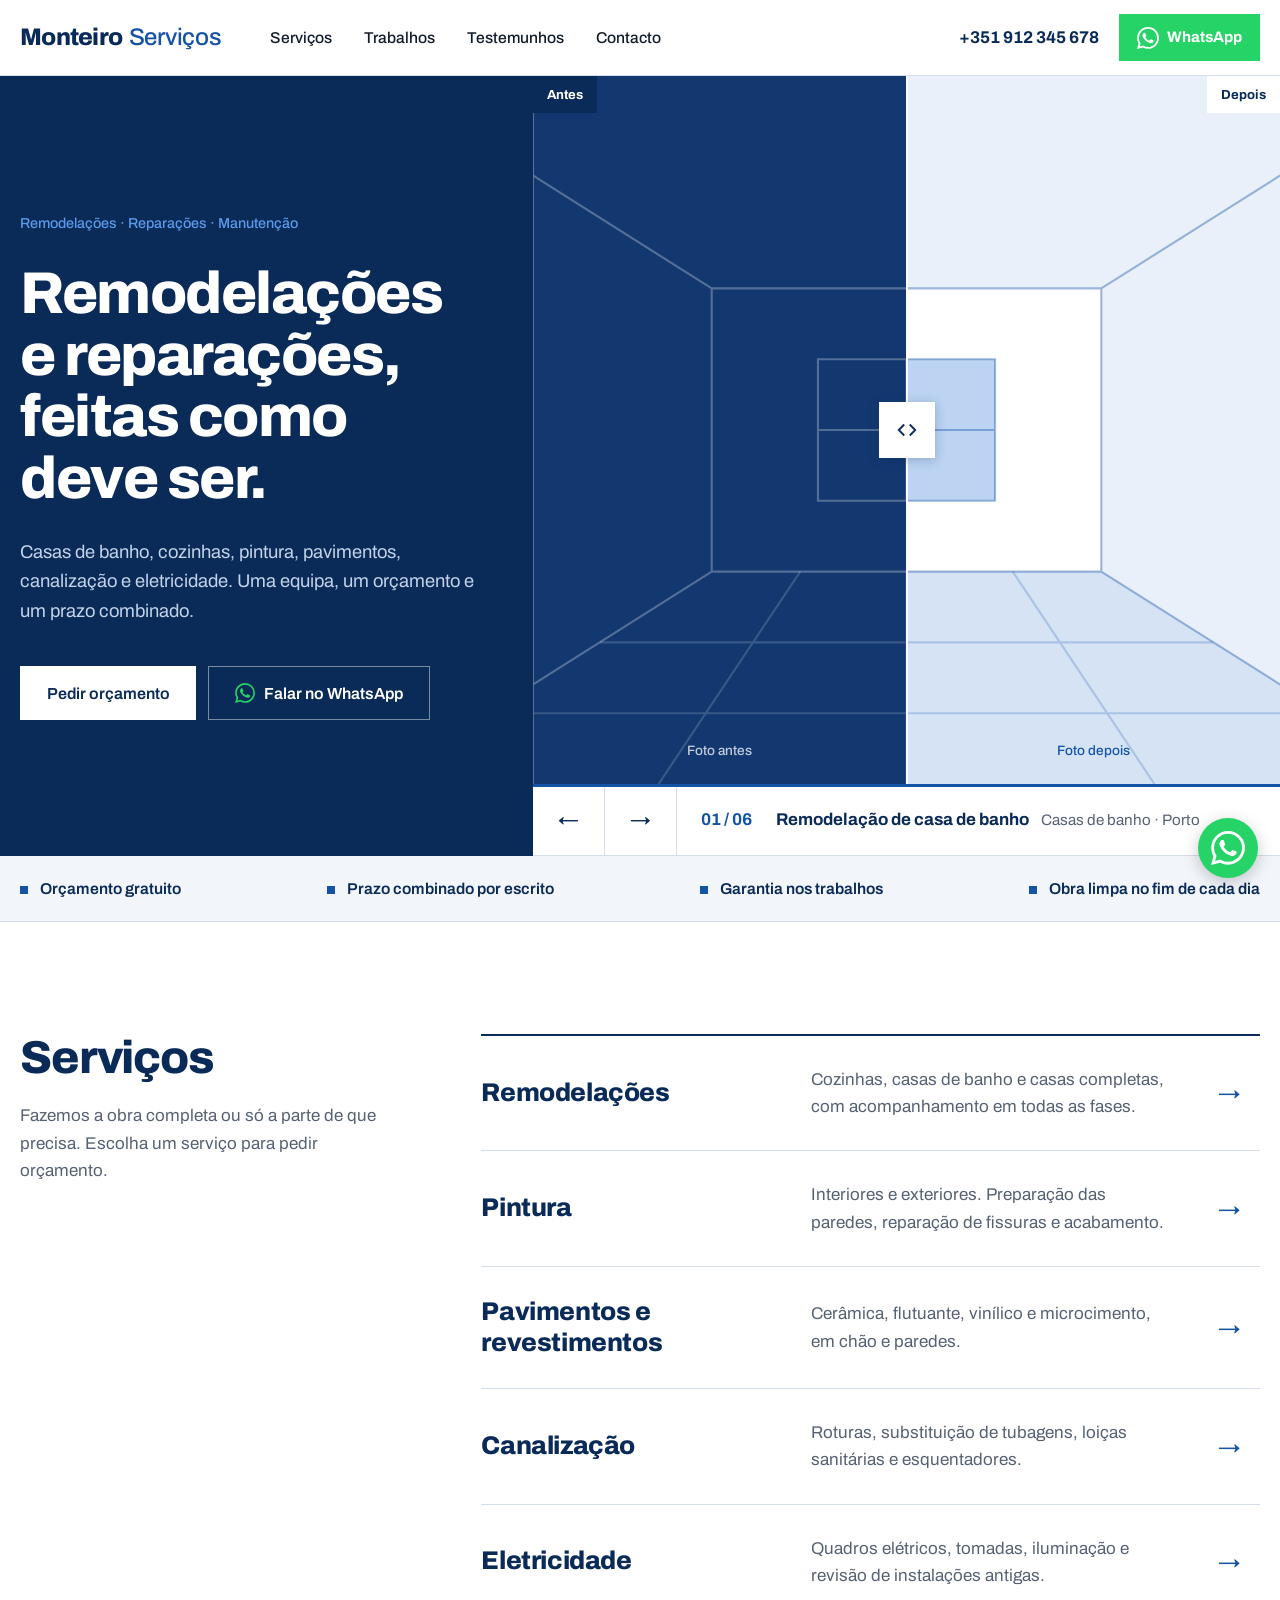
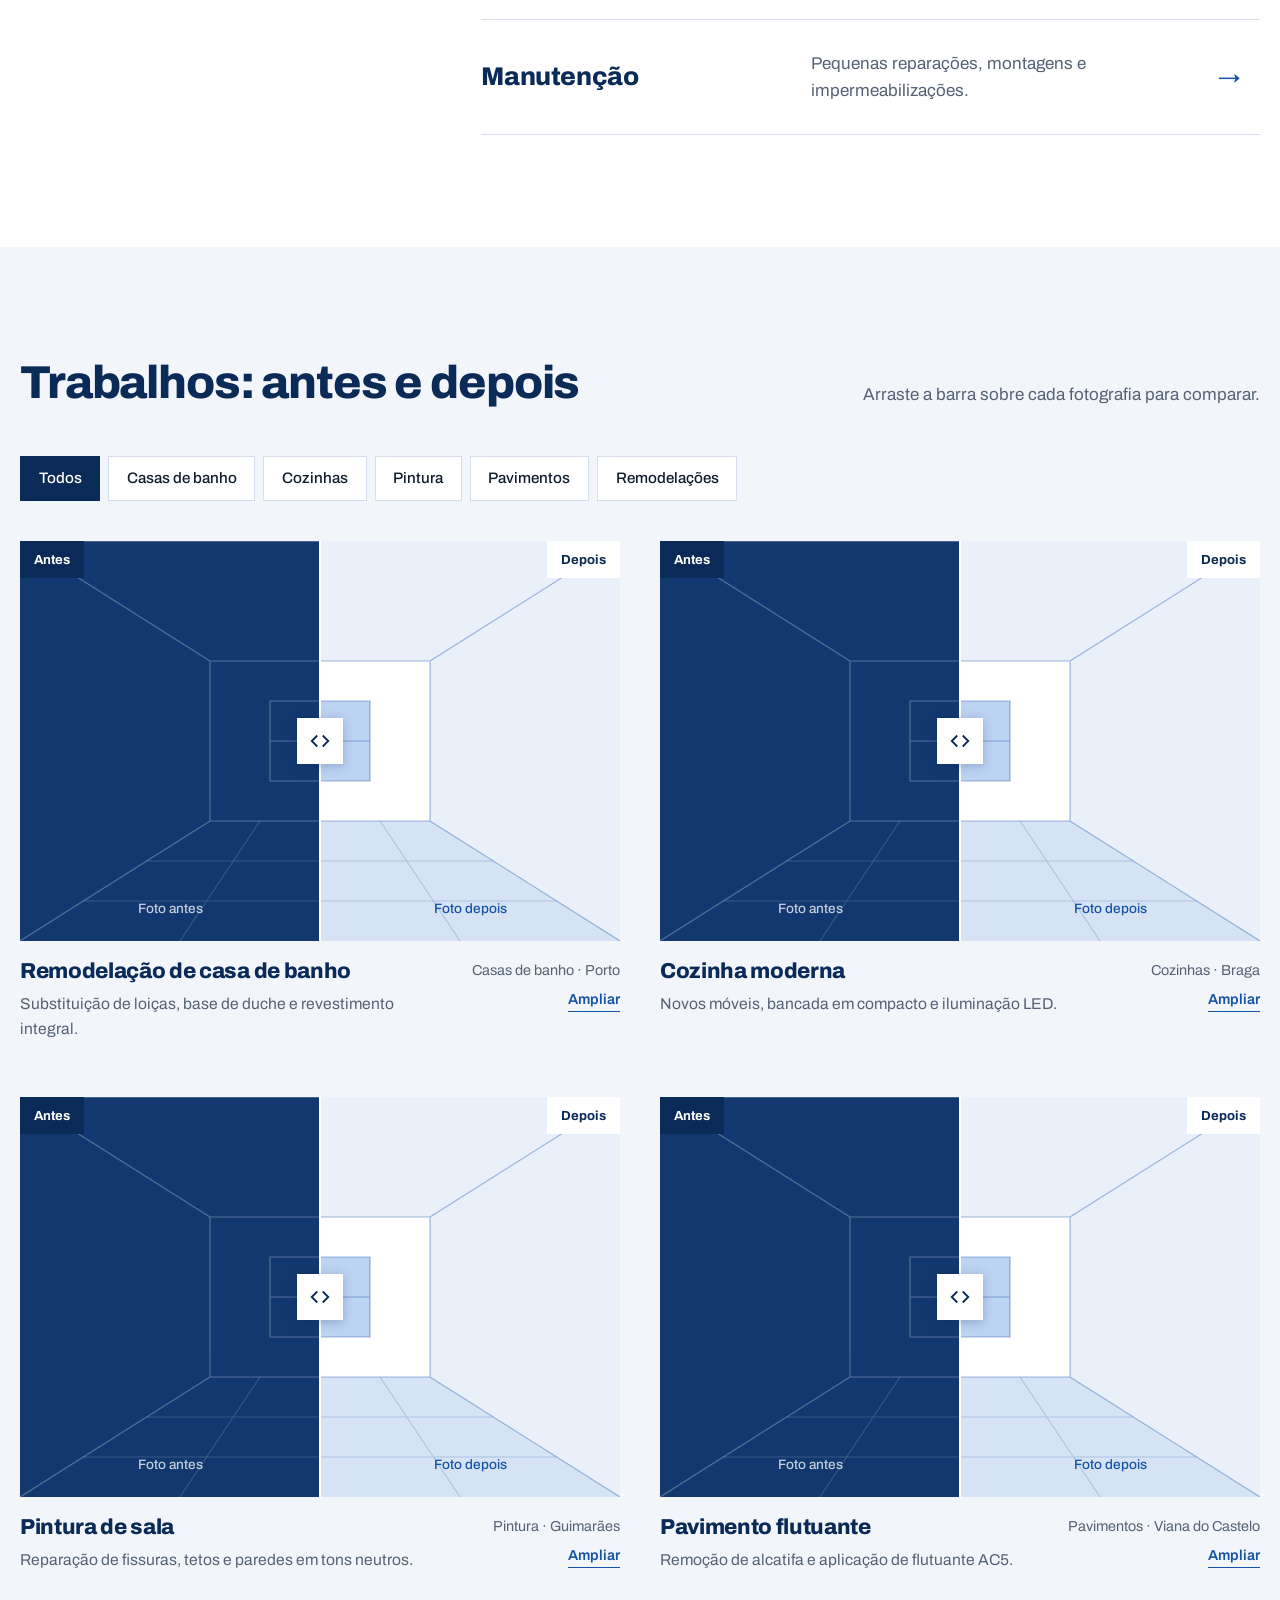
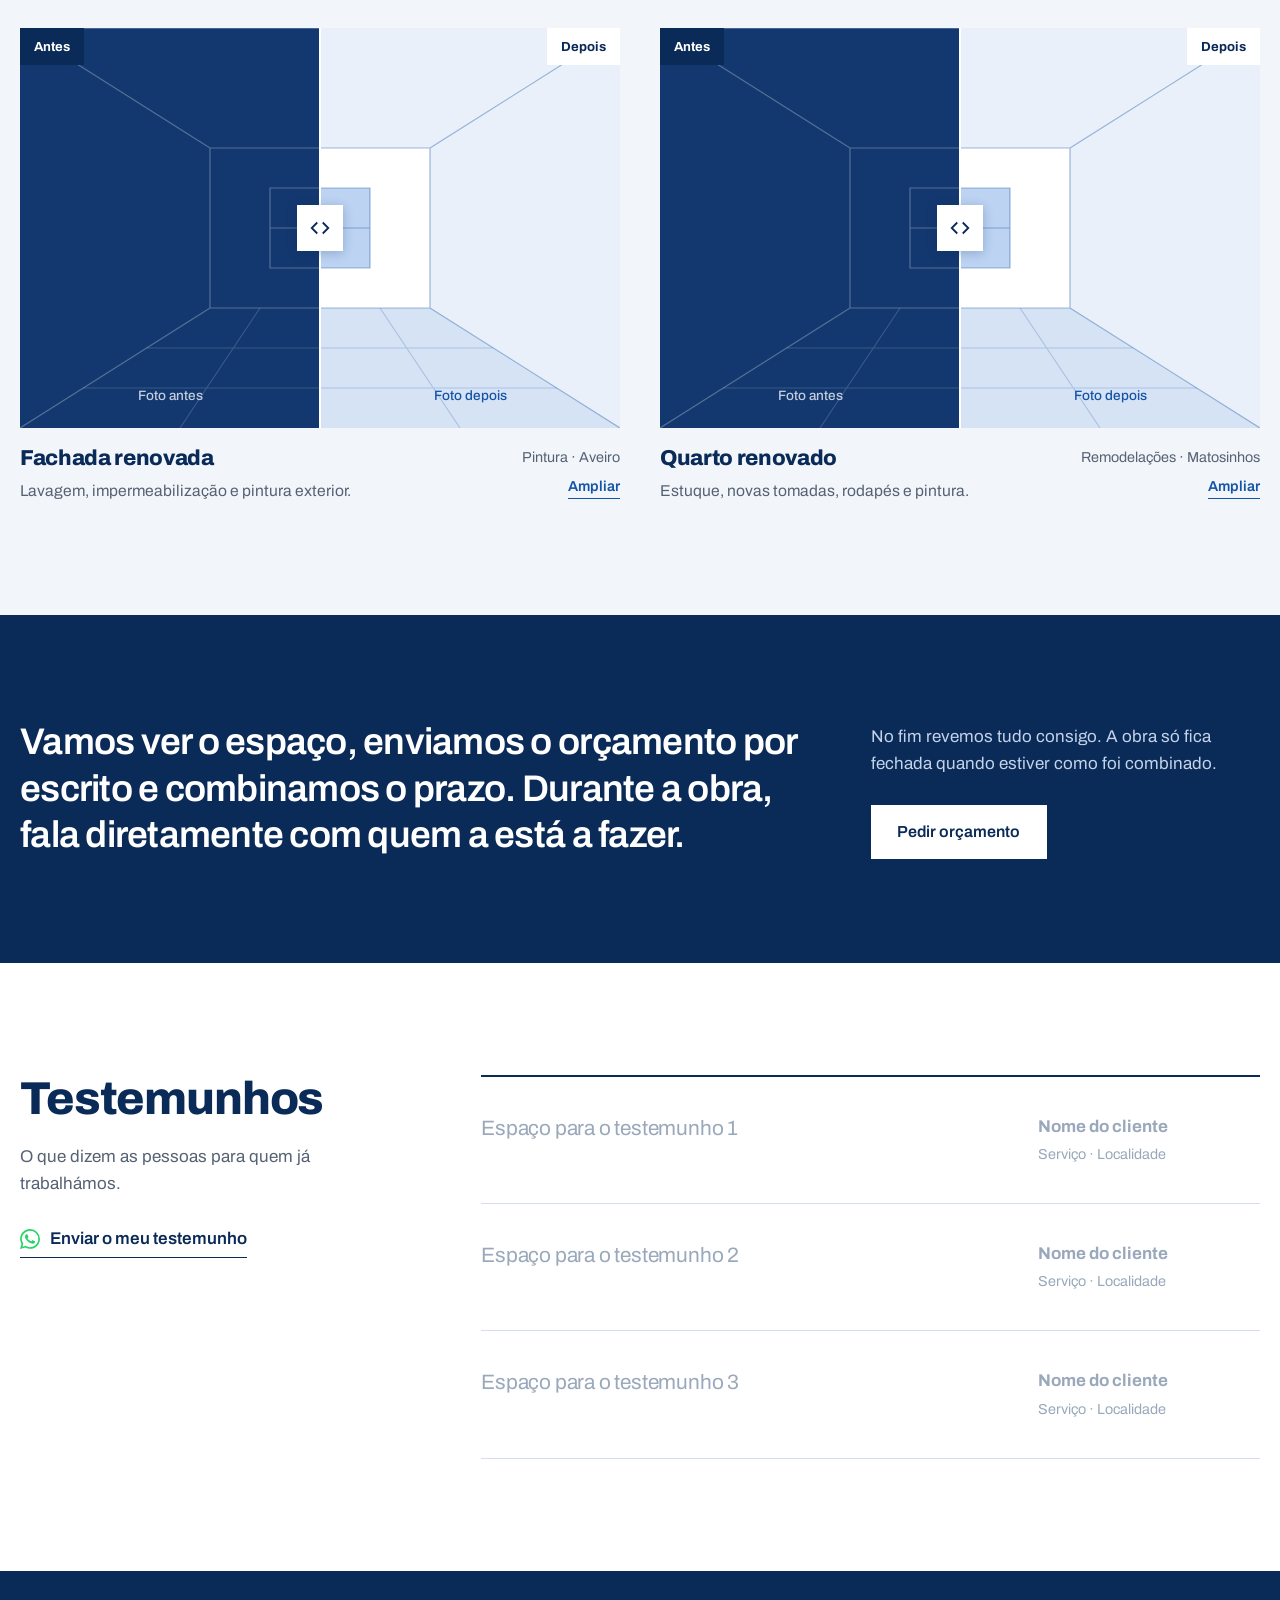
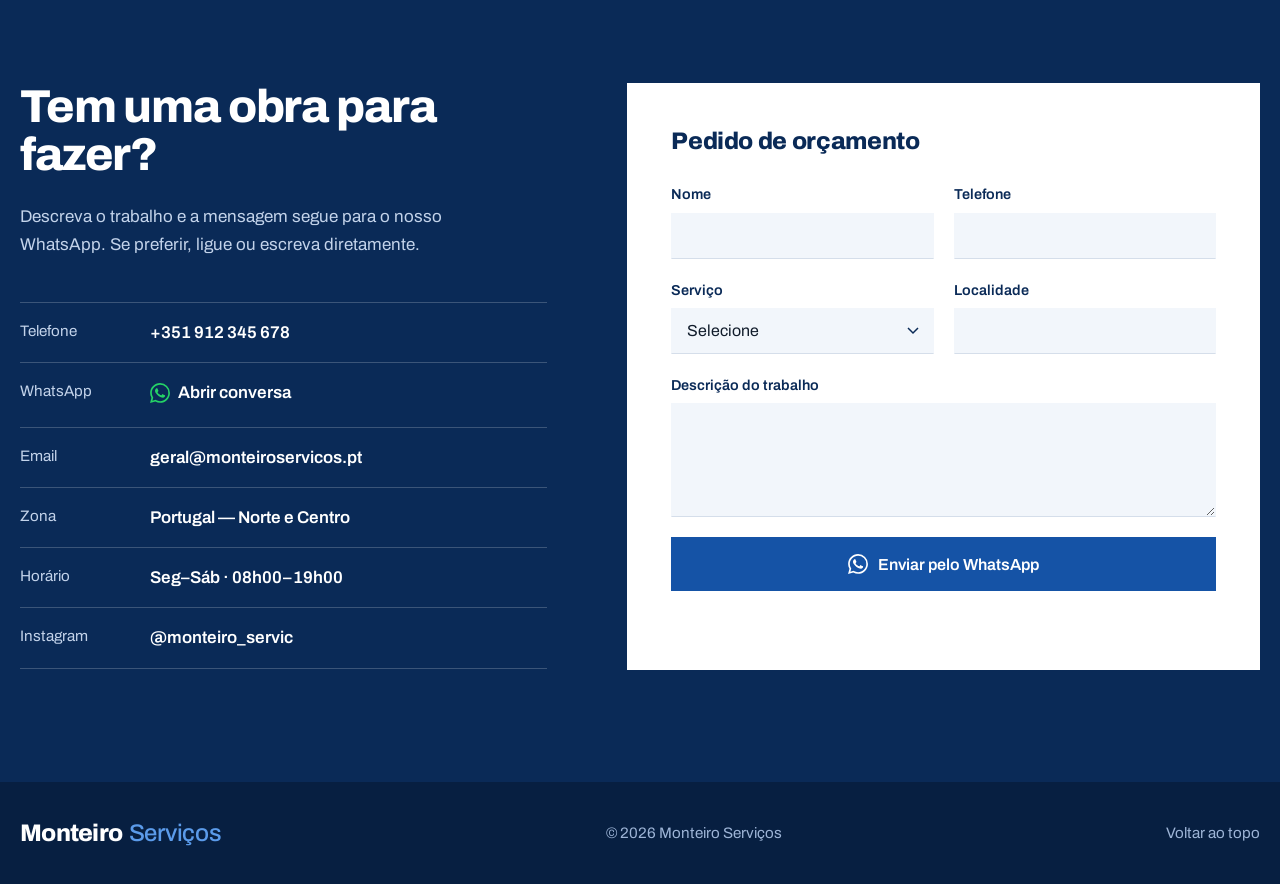
==== commit 43a0a0c0: "V2: substituir os quatro passos numerados por texto corrido Co-Authored-By: Claude Fable 5.2 <norepl" ====
--- a/index.html
+++ b/index.html
@@ -26,7 +26,6 @@
       <nav class="nav" id="nav" aria-label="Navegação principal">
         <a href="#servicos">Serviços</a>
         <a href="#trabalhos">Trabalhos</a>
-        <a href="#processo">Como funciona</a>
         <a href="#testemunhos">Testemunhos</a>
         <a href="#contacto">Contacto</a>
       </nav>
@@ -103,16 +102,14 @@
       </div>
     </section>
 
-    <!-- Como funciona -->
-    <section class="section section--dark" id="processo">
-      <div class="wrap">
-        <div class="head"><h2>Como funciona</h2></div>
-        <ol class="steps">
-          <li><span>1</span><h3>Contacto</h3><p>Por WhatsApp, telefone ou formulário. Pode enviar fotografias do espaço.</p></li>
-          <li><span>2</span><h3>Visita e orçamento</h3><p>Vemos o espaço e enviamos o orçamento detalhado por escrito.</p></li>
-          <li><span>3</span><h3>Obra</h3><p>Trabalho dentro do prazo combinado, com contacto direto durante a obra.</p></li>
-          <li><span>4</span><h3>Entrega</h3><p>Revemos tudo consigo. A obra só fecha quando estiver como combinado.</p></li>
-        </ol>
+    <!-- Como trabalhamos -->
+    <section class="statement" id="processo">
+      <div class="wrap statement__inner">
+        <p class="statement__text">Vamos ver o espaço, enviamos o orçamento por escrito e combinamos o prazo. Durante a obra, fala diretamente com quem a está a fazer.</p>
+        <div class="statement__side">
+          <p>No fim revemos tudo consigo. A obra só fica fechada quando estiver como foi combinado.</p>
+          <a href="#contacto" class="btn btn--white">Pedir orçamento</a>
+        </div>
       </div>
     </section>
 
--- a/css/style.css
+++ b/css/style.css
@@ -279,3 +279,13 @@
 .hero__bar { padding-left: 0; }
 .hero__arrows { order: -1; }
 .hero__arrows button { border-left: 0; border-right: 1px solid var(--line); }
+
+/* Como trabalhamos: texto corrido */
+.statement { background: var(--navy); color: #c3d3ea; padding-block: 104px; }
+.statement__inner { display: grid; grid-template-columns: minmax(0, 8fr) minmax(0, 4fr); gap: 72px; align-items: end; }
+.statement__text { font-size: clamp(1.6rem, 2.9vw, 2.5rem); line-height: 1.25; font-weight: 600; letter-spacing: -.02em; color: #fff; }
+.statement__side p { margin-bottom: 28px; }
+@media (max-width: 900px) {
+  .statement { padding-block: 72px; }
+  .statement__inner { grid-template-columns: 1fr; gap: 32px; }
+}
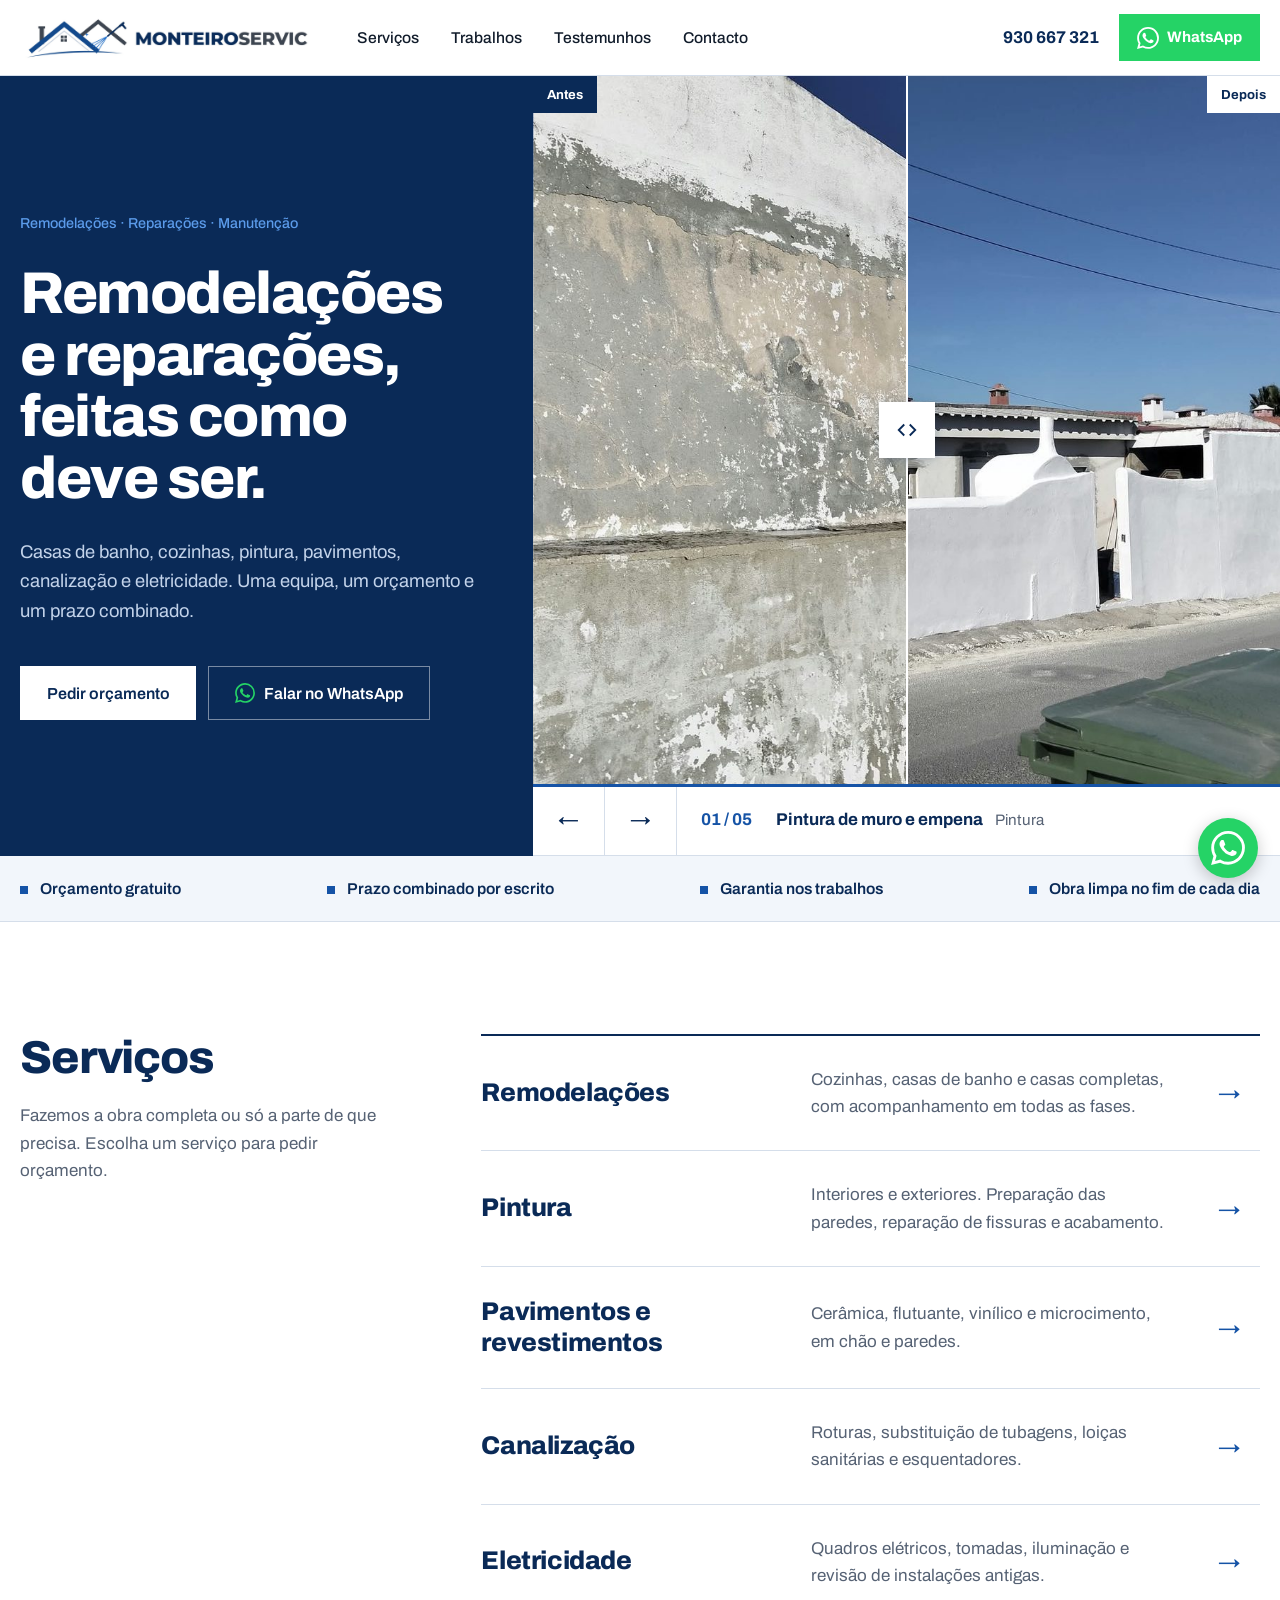
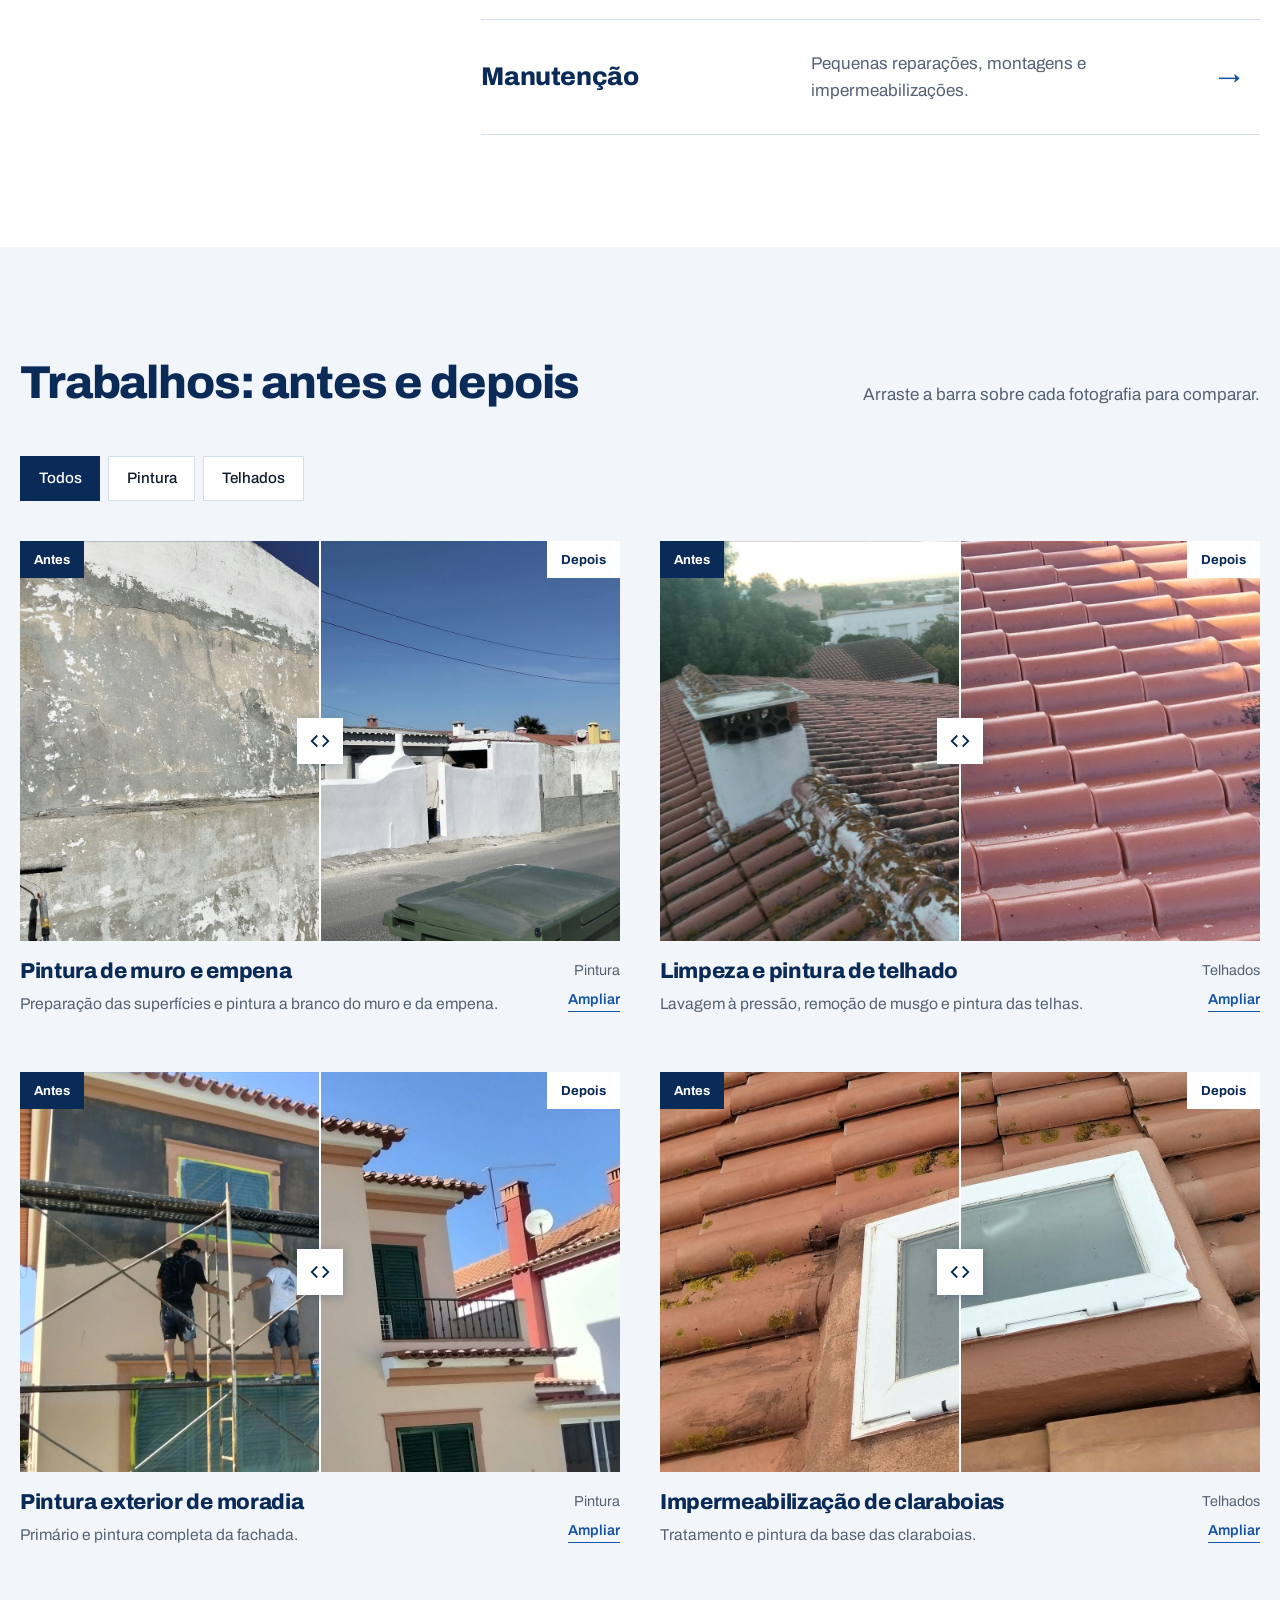
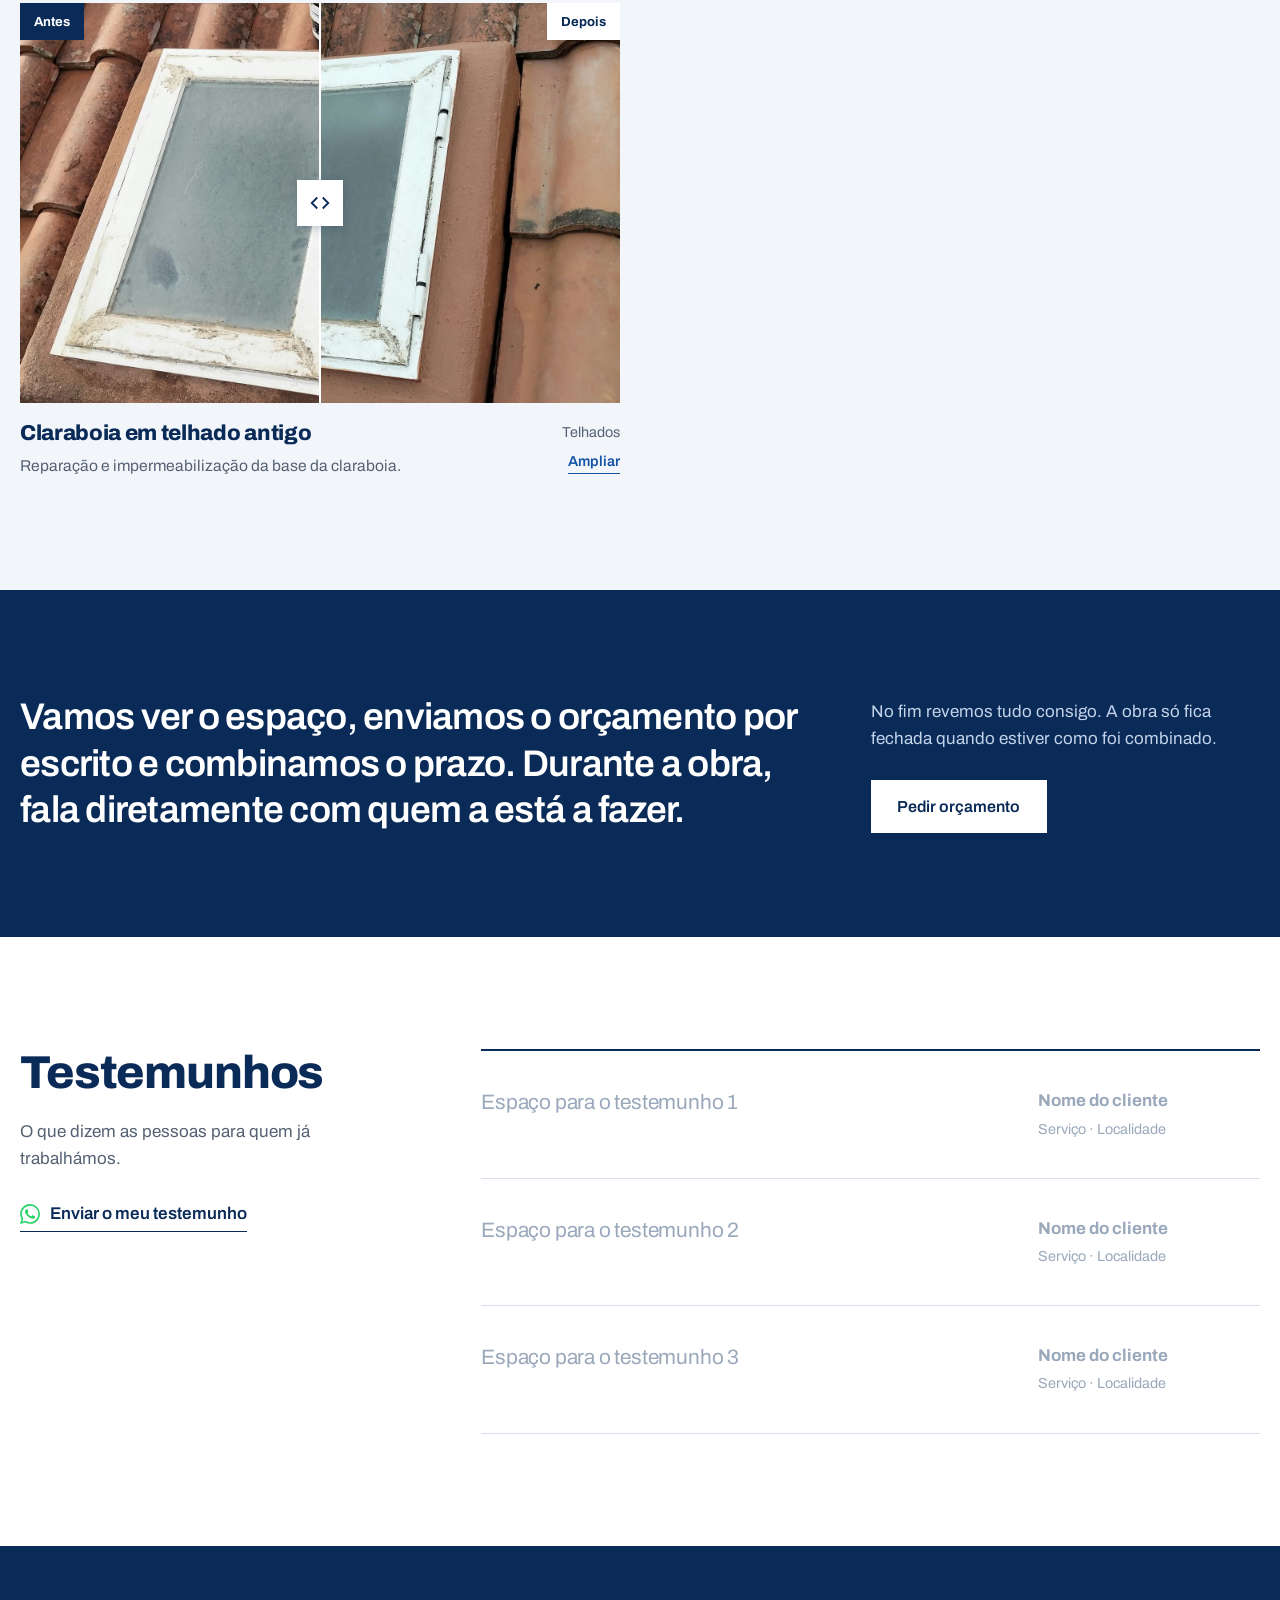
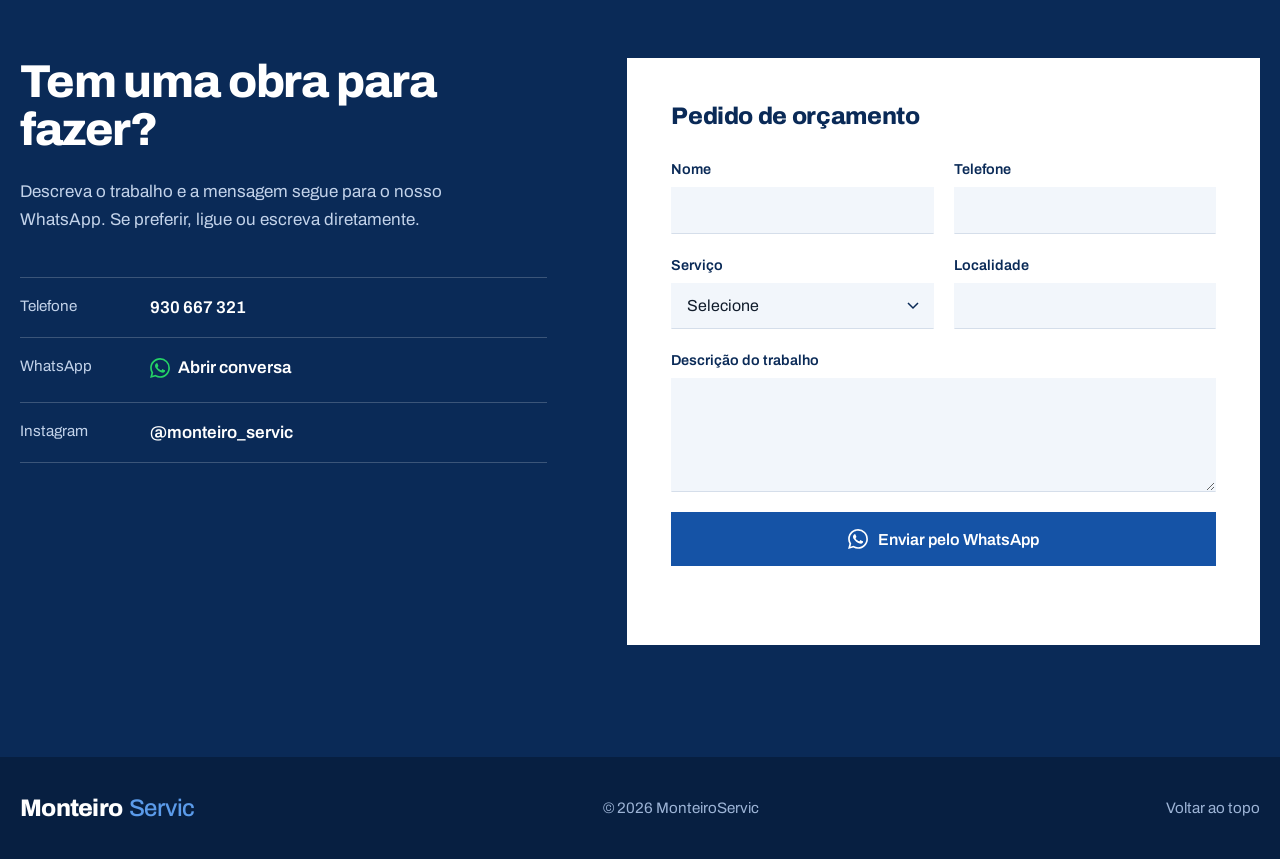
==== commit b6ba598b: "Logótipo MonteiroServic, favicon e contactos reais nas três versões Co-Authored-By: Claude Fable 5.2" ====
--- a/index.html
+++ b/index.html
@@ -3,12 +3,13 @@
 <head>
   <meta charset="utf-8">
   <meta name="viewport" content="width=device-width, initial-scale=1">
-  <title>Monteiro Serviços | Remodelações e Reparações</title>
-  <meta name="description" content="Monteiro Serviços: remodelações, pintura, pavimentos, canalização, eletricidade e manutenção. Veja trabalhos realizados e peça orçamento.">
-  <meta property="og:title" content="Monteiro Serviços | Remodelações e Reparações">
+  <title>MonteiroServic | Remodelações e Reparações</title>
+  <meta name="description" content="MonteiroServic: remodelações, pintura, pavimentos, canalização, eletricidade e manutenção. Veja trabalhos realizados e peça orçamento.">
+  <meta property="og:title" content="MonteiroServic | Remodelações e Reparações">
   <meta property="og:description" content="Trabalhos realizados, antes e depois. Peça orçamento sem compromisso.">
   <meta property="og:type" content="website">
   <meta name="theme-color" content="#0a2a57">
+  <link rel="icon" type="image/png" href="img/favicon.png">
   <link rel="preconnect" href="https://fonts.googleapis.com">
   <link rel="preconnect" href="https://fonts.gstatic.com" crossorigin>
   <link href="https://fonts.googleapis.com/css2?family=Archivo:wght@400;500;600;700;800&display=swap" rel="stylesheet">
@@ -22,7 +23,7 @@
 
   <header class="header" id="topo">
     <div class="wrap header__inner">
-      <a href="#topo" class="logo" aria-label="Monteiro Serviços, início">Monteiro<span>Serviços</span></a>
+      <a href="#topo" class="logo" aria-label="MonteiroServic, início"><img src="img/logo.png" alt="MonteiroServic" width="1380" height="220"></a>
       <nav class="nav" id="nav" aria-label="Navegação principal">
         <a href="#servicos">Serviços</a>
         <a href="#trabalhos">Trabalhos</a>
@@ -171,8 +172,8 @@
 
   <footer class="footer">
     <div class="wrap footer__inner">
-      <span class="logo logo--light">Monteiro<span>Serviços</span></span>
-      <p>© <span id="year"></span> Monteiro Serviços</p>
+      <span class="logo logo--light">Monteiro<span>Servic</span></span>
+      <p>© <span id="year"></span> MonteiroServic</p>
       <a href="#topo">Voltar ao topo</a>
     </div>
   </footer>
--- a/css/style.css
+++ b/css/style.css
@@ -1,4 +1,4 @@
-/* Monteiro Serviços */
+/* MonteiroServic */
 :root {
   --navy: #0a2a57;
   --blue: #1553a6;
@@ -289,3 +289,7 @@
   .statement { padding-block: 72px; }
   .statement__inner { grid-template-columns: 1fr; gap: 32px; }
 }
+
+/* Logótipo */
+.logo img { height: 46px; width: auto; display: block; }
+@media (max-width: 900px) { .logo img { height: 32px; } }
